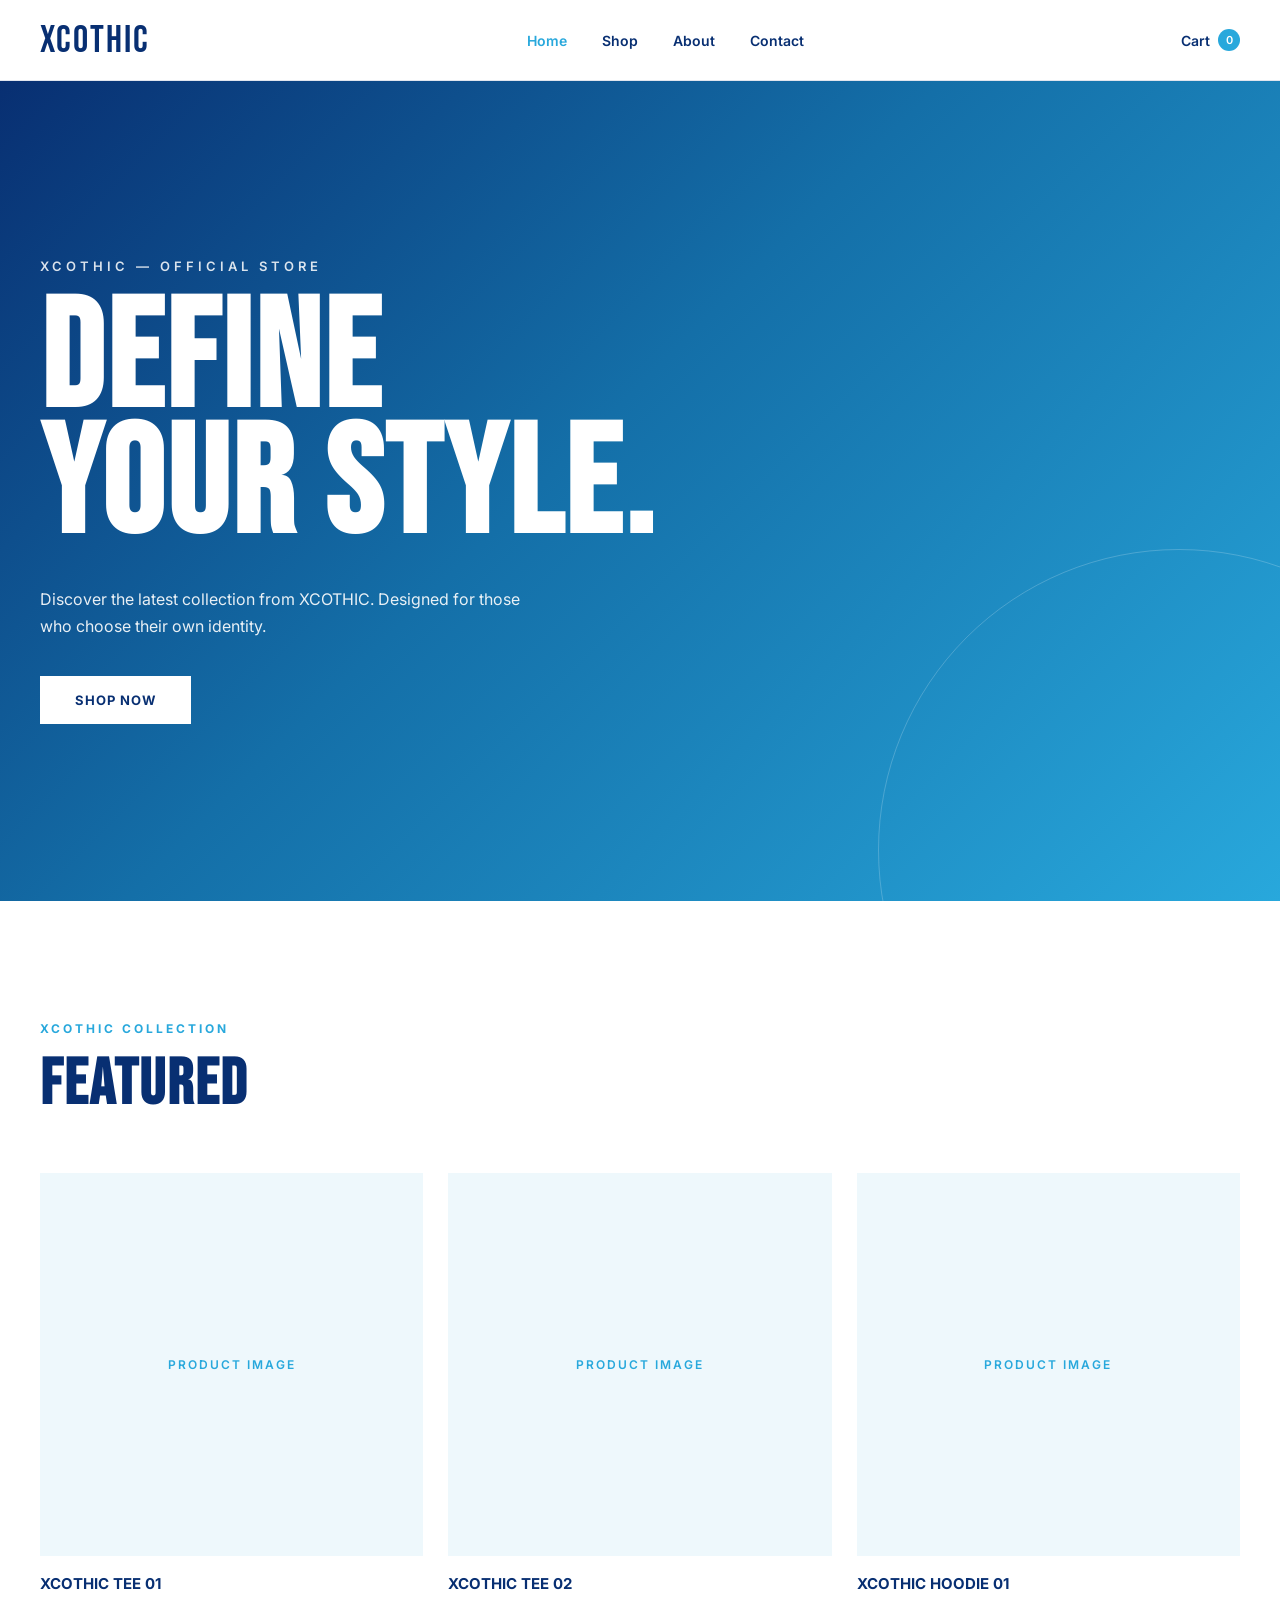
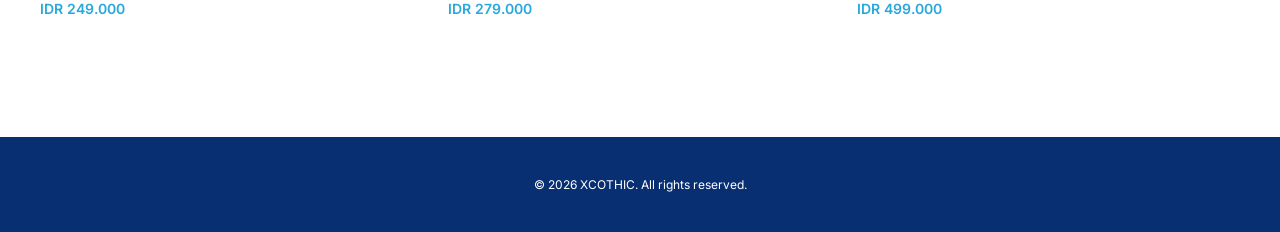
==== index.html @ a4dd4540 "[ADD] first of all" ====
<!DOCTYPE html>
<html lang="en">
<head>
    <meta charset="UTF-8">
    <meta name="viewport" content="width=device-width, initial-scale=1.0">

    <title>XCOTHIC — Official Store</title>

    <!-- Google Font -->
    <link rel="preconnect" href="https://fonts.googleapis.com">
    <link rel="preconnect" href="https://fonts.gstatic.com" crossorigin>

    <link href="https://fonts.googleapis.com/css2?family=Bebas+Neue&family=Inter:wght@400;500;600;700&display=swap" rel="stylesheet">

    <!-- CSS -->
    <link rel="stylesheet" href="css/style.css">
</head>

<body>

    <!-- ==================== NAVBAR ==================== -->
    <header class="navbar">

        <div class="navbar-container">

            <!-- Logo -->
            <a href="index.html" class="logo">
                XCOTHIC
            </a>

            <!-- Navigation -->
            <nav class="nav-menu">
                <a href="index.html" class="active">Home</a>
                <a href="shop.html">Shop</a>
                <a href="#">About</a>
                <a href="#">Contact</a>
            </nav>

            <!-- Cart -->
            <a href="cart.html" class="cart">
                Cart
                <span class="cart-count">0</span>
            </a>

        </div>

    </header>


    <!-- ==================== HERO ==================== -->
    <main>

        <section class="hero">

            <div class="hero-content">

                <p class="hero-small">
                    XCOTHIC — OFFICIAL STORE
                </p>

                <h1>
                    DEFINE<br>
                    YOUR STYLE.
                </h1>

                <p class="hero-description">
                    Discover the latest collection from XCOTHIC.
                    Designed for those who choose their own identity.
                </p>

                <a href="shop.html" class="hero-button">
                    SHOP NOW
                </a>

            </div>

        </section>


        <!-- ==================== FEATURED ==================== -->
        <section class="featured">

            <div class="section-header">

                <p class="section-label">
                    XCOTHIC COLLECTION
                </p>

                <h2>
                    FEATURED
                </h2>

            </div>


            <div class="product-grid">

                <!-- Product 1 -->
                <article class="product-card">

                    <div class="product-image">
                        <span>PRODUCT IMAGE</span>
                    </div>

                    <div class="product-info">

                        <h3>
                            XCOTHIC TEE 01
                        </h3>

                        <p>
                            IDR 249.000
                        </p>

                    </div>

                </article>


                <!-- Product 2 -->
                <article class="product-card">

                    <div class="product-image">
                        <span>PRODUCT IMAGE</span>
                    </div>

                    <div class="product-info">

                        <h3>
                            XCOTHIC TEE 02
                        </h3>

                        <p>
                            IDR 279.000
                        </p>

                    </div>

                </article>


                <!-- Product 3 -->
                <article class="product-card">

                    <div class="product-image">
                        <span>PRODUCT IMAGE</span>
                    </div>

                    <div class="product-info">

                        <h3>
                            XCOTHIC HOODIE 01
                        </h3>

                        <p>
                            IDR 499.000
                        </p>

                    </div>

                </article>

            </div>

        </section>

    </main>


    <!-- ==================== FOOTER ==================== -->
    <footer class="footer">

        <p>
            © 2026 XCOTHIC. All rights reserved.
        </p>

    </footer>


</body>
</html>
---- css/style.css ----
/* =========================
   RESET
========================= */

* {
    margin: 0;
    padding: 0;
    box-sizing: border-box;
}

html {
    scroll-behavior: smooth;
}

body {
    font-family: "Inter", sans-serif;
    background: #ffffff;
    color: #082f72;
}

a {
    text-decoration: none;
    color: inherit;
}


/* =========================
   NAVBAR
========================= */

.navbar {
    width: 100%;
    background: #ffffff;
    border-bottom: 1px solid rgba(8, 47, 114, 0.12);
    position: sticky;
    top: 0;
    z-index: 1000;
}

.navbar-container {
    max-width: 1400px;
    height: 80px;

    margin: 0 auto;
    padding: 0 40px;

    display: flex;
    align-items: center;
    justify-content: space-between;
}


/* Logo */

.logo {
    font-family: "Bebas Neue", sans-serif;
    font-size: 38px;
    letter-spacing: 2px;
    color: #082f72;
}


/* Navigation */

.nav-menu {
    display: flex;
    align-items: center;
    gap: 35px;
}

.nav-menu a {
    font-size: 14px;
    font-weight: 600;
    color: #082f72;

    transition: 0.3s ease;
}

.nav-menu a:hover,
.nav-menu a.active {
    color: #28a8dc;
}


/* Cart */

.cart {
    display: flex;
    align-items: center;
    gap: 8px;

    font-size: 14px;
    font-weight: 600;
}

.cart-count {
    width: 22px;
    height: 22px;

    display: flex;
    align-items: center;
    justify-content: center;

    border-radius: 50%;

    background: #28a8dc;
    color: #ffffff;

    font-size: 11px;
}


/* =========================
   HERO
========================= */

.hero {
    min-height: calc(100vh - 80px);

    display: flex;
    align-items: center;

    background:
        linear-gradient(
            135deg,
            #082f72 0%,
            #146fa8 45%,
            #28a8dc 100%
        );

    color: #ffffff;

    position: relative;
    overflow: hidden;
}


/* Decorative circle */

.hero::after {
    content: "";

    position: absolute;

    width: 600px;
    height: 600px;

    right: -200px;
    bottom: -250px;

    border: 1px solid rgba(255, 255, 255, 0.2);

    border-radius: 50%;
}


/* Hero content */

.hero-content {
    max-width: 1400px;
    width: 100%;

    margin: 0 auto;
    padding: 80px 40px;

    position: relative;
    z-index: 2;
}


.hero-small {
    font-size: 13px;
    font-weight: 600;

    letter-spacing: 4px;

    margin-bottom: 25px;

    opacity: 0.85;
}


.hero h1 {
    font-family: "Bebas Neue", sans-serif;

    font-size: clamp(80px, 12vw, 180px);

    line-height: 0.82;

    letter-spacing: 3px;

    margin-bottom: 35px;
}


.hero-description {
    max-width: 500px;

    font-size: 16px;
    line-height: 1.7;

    opacity: 0.9;

    margin-bottom: 35px;
}


/* Hero button */

.hero-button {
    display: inline-flex;

    padding: 16px 35px;

    background: #ffffff;
    color: #082f72;

    font-size: 13px;
    font-weight: 700;

    letter-spacing: 1px;

    transition: 0.3s ease;
}

.hero-button:hover {
    background: #082f72;
    color: #ffffff;

    transform: translateY(-3px);
}


/* =========================
   FEATURED
========================= */

.featured {
    max-width: 1400px;

    margin: 0 auto;

    padding: 120px 40px;
}


.section-header {
    margin-bottom: 50px;
}


.section-label {
    font-size: 12px;
    font-weight: 700;

    letter-spacing: 3px;

    color: #28a8dc;

    margin-bottom: 10px;
}


.section-header h2 {
    font-family: "Bebas Neue", sans-serif;

    font-size: 64px;

    letter-spacing: 2px;

    color: #082f72;
}


/* =========================
   PRODUCT GRID
========================= */

.product-grid {
    display: grid;

    grid-template-columns: repeat(3, 1fr);

    gap: 25px;
}


/* Product card */

.product-card {
    cursor: pointer;
}


/* Product image */

.product-image {
    width: 100%;
    aspect-ratio: 1 / 1;

    background: #eef8fc;

    display: flex;
    align-items: center;
    justify-content: center;

    color: #28a8dc;

    font-size: 12px;
    font-weight: 600;

    letter-spacing: 2px;

    transition: 0.3s ease;
}

.product-card:hover .product-image {
    background: #dff3fa;
}


/* Product info */

.product-info {
    padding-top: 18px;
}

.product-info h3 {
    font-size: 15px;

    font-weight: 700;

    color: #082f72;

    margin-bottom: 7px;
}

.product-info p {
    font-size: 14px;

    color: #28a8dc;

    font-weight: 600;
}


/* =========================
   FOOTER
========================= */

.footer {
    padding: 40px;

    text-align: center;

    background: #082f72;

    color: #ffffff;

    font-size: 12px;
}


/* =========================
   RESPONSIVE
========================= */

@media (max-width: 768px) {

    .navbar-container {
        height: 70px;

        padding: 0 20px;
    }

    .logo {
        font-size: 32px;
    }

    .nav-menu {
        display: none;
    }

    .hero {
        min-height: calc(100vh - 70px);
    }

    .hero-content {
        padding: 60px 25px;
    }

    .hero h1 {
        font-size: 90px;
    }

    .featured {
        padding: 80px 20px;
    }

    .product-grid {
        grid-template-columns: 1fr;
    }

    .section-header h2 {
        font-size: 52px;
    }

}
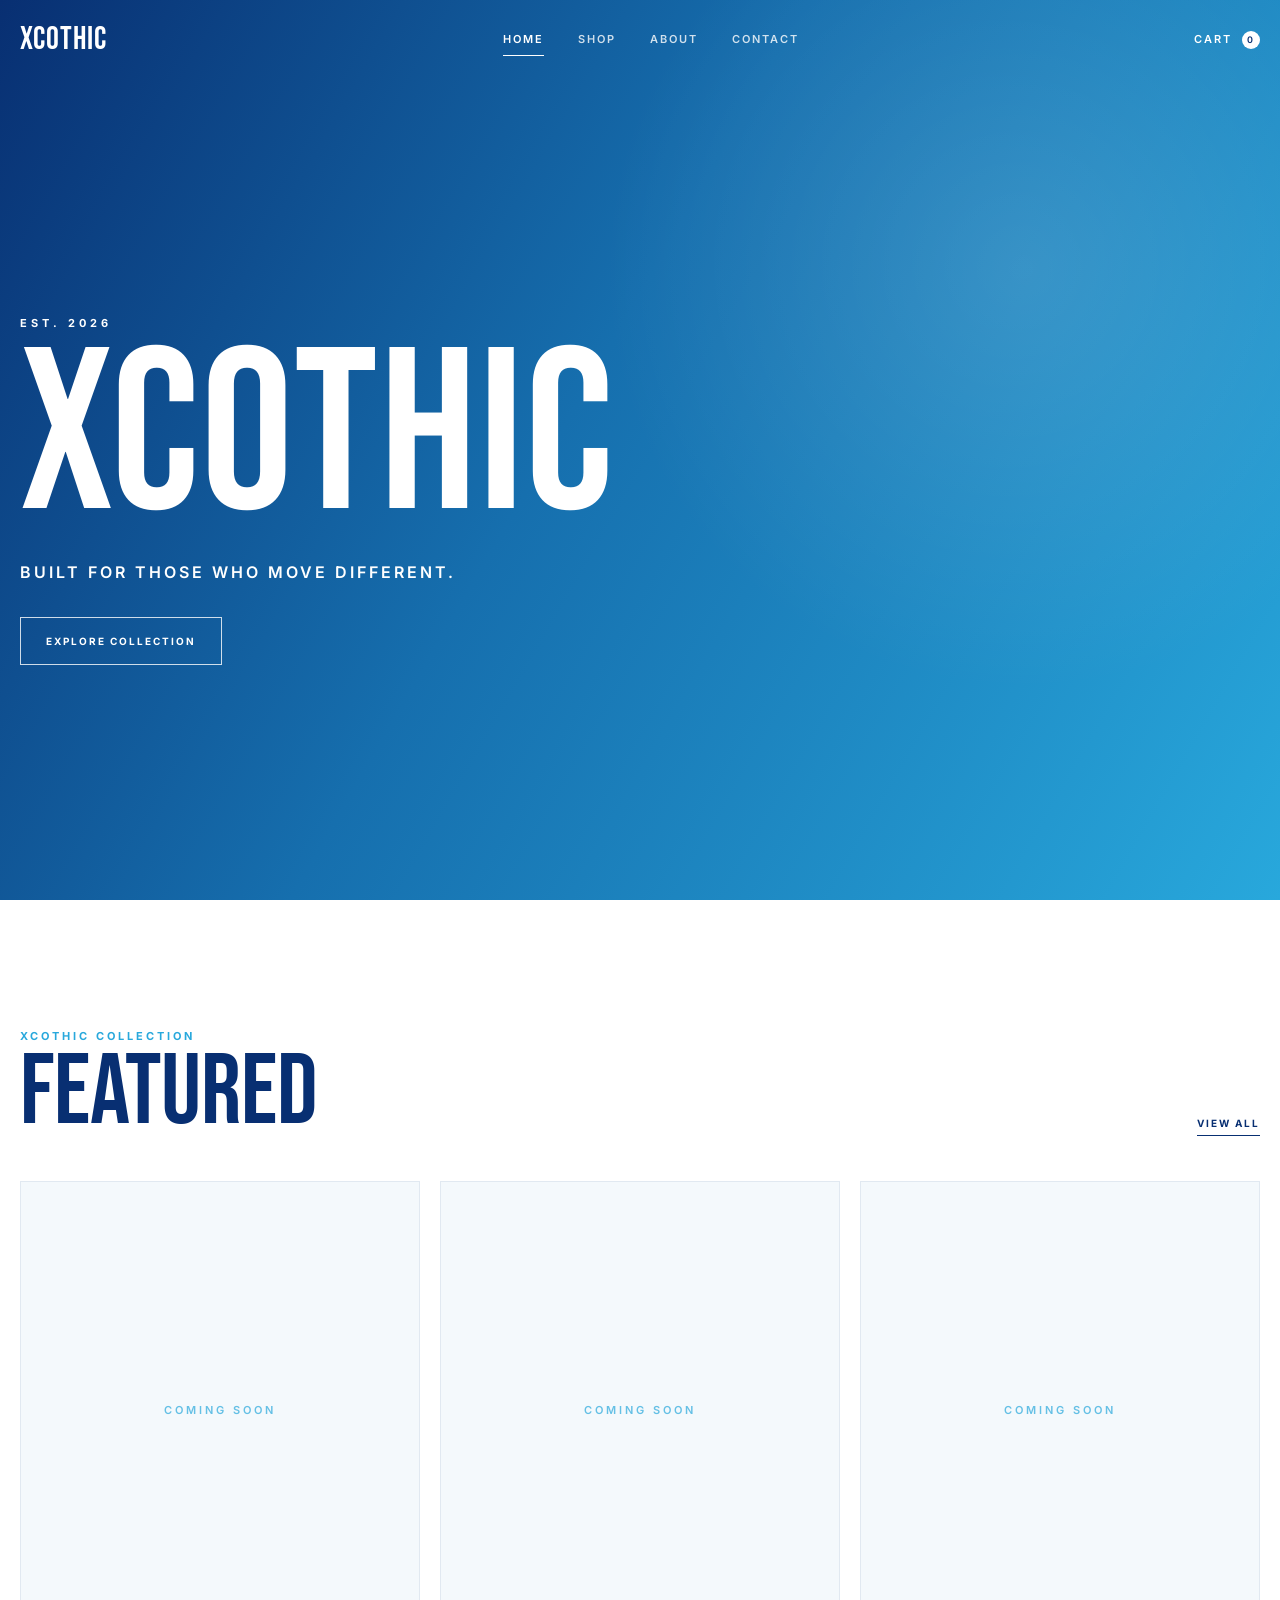
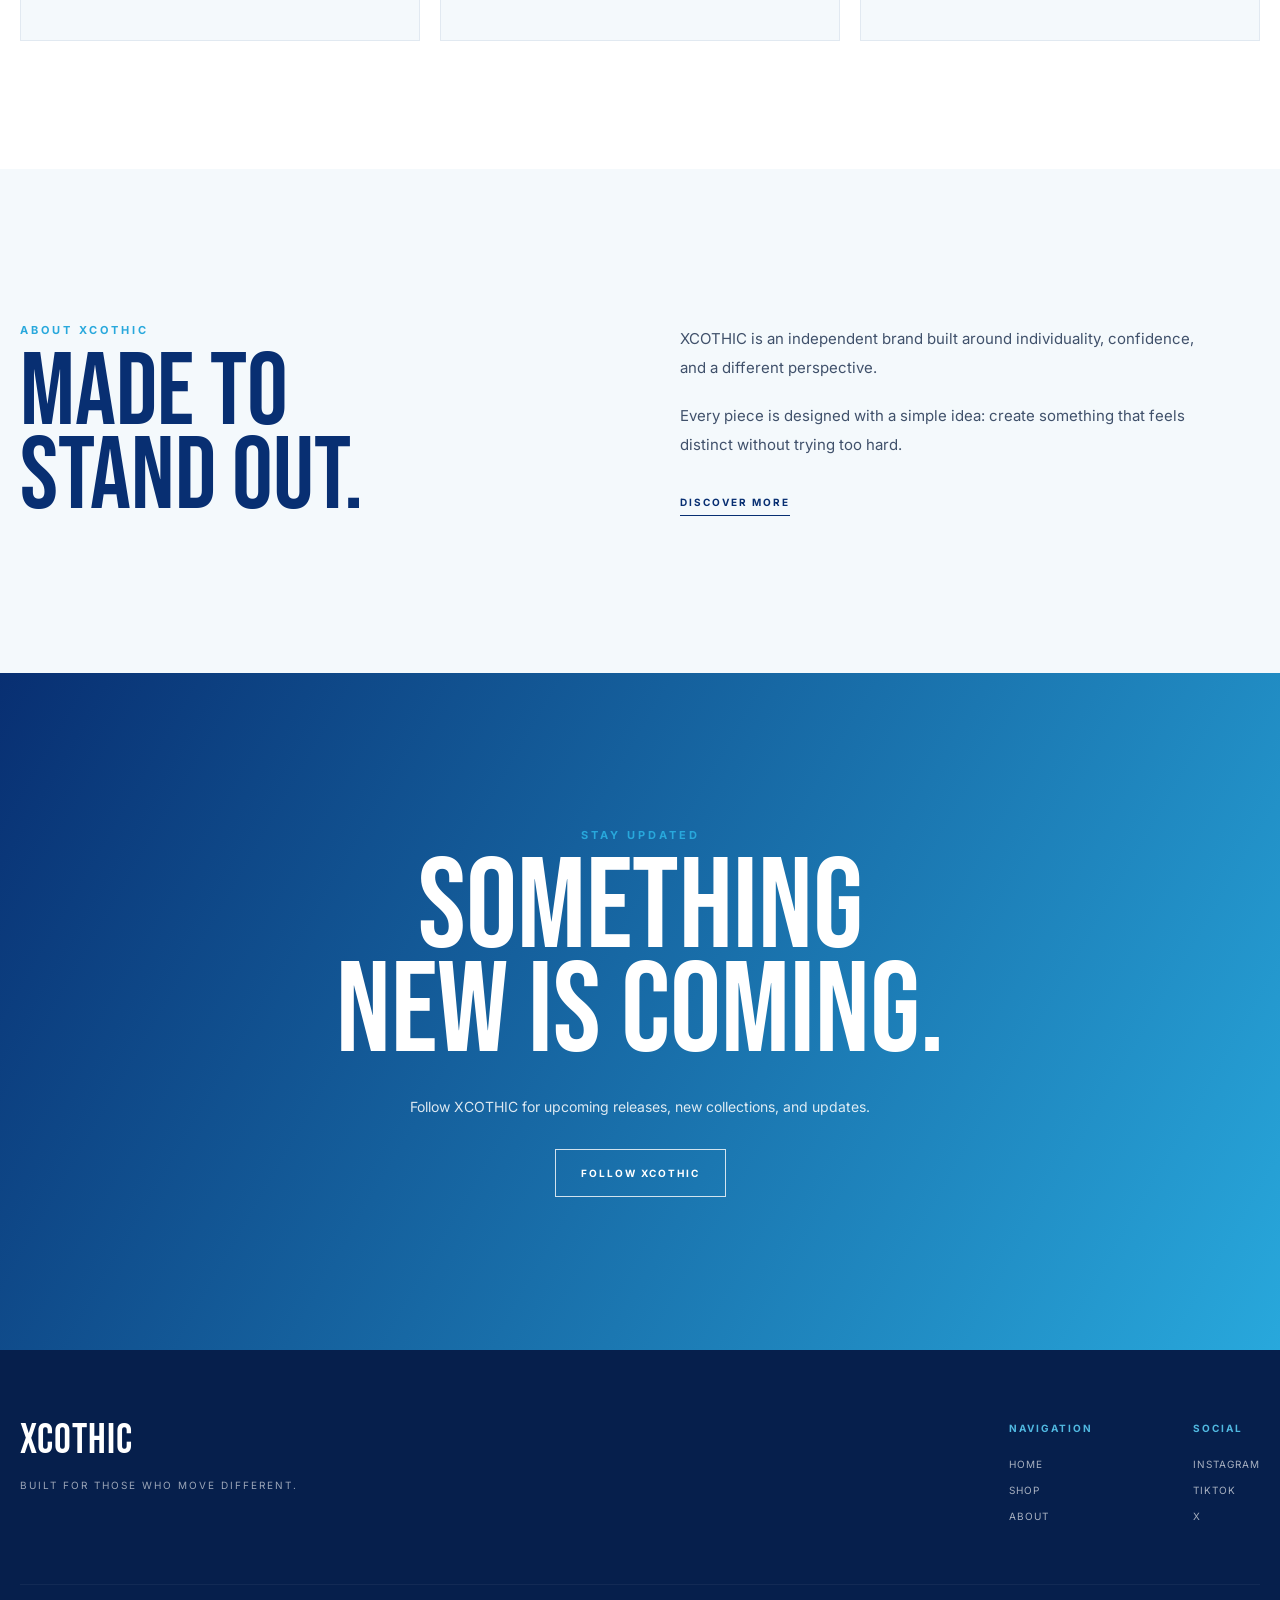
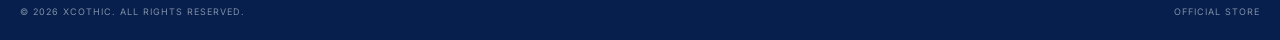
==== commit 644bb1c4: "[EDIT] memperbaiki sedikit" ====
--- a/index.html
+++ b/index.html
@@ -2,15 +2,27 @@
 <html lang="en">
 <head>
     <meta charset="UTF-8">
-    <meta name="viewport" content="width=device-width, initial-scale=1.0">
+
+    <meta
+        name="viewport"
+        content="width=device-width, initial-scale=1.0"
+    >
+
+    <meta
+        name="description"
+        content="XCOTHIC — Official Store"
+    >
 
     <title>XCOTHIC — Official Store</title>
 
-    <!-- Google Font -->
+    <!-- Google Fonts -->
     <link rel="preconnect" href="https://fonts.googleapis.com">
     <link rel="preconnect" href="https://fonts.gstatic.com" crossorigin>
 
-    <link href="https://fonts.googleapis.com/css2?family=Bebas+Neue&family=Inter:wght@400;500;600;700&display=swap" rel="stylesheet">
+    <link
+        href="https://fonts.googleapis.com/css2?family=Bebas+Neue&family=Inter:wght@400;500;600;700&display=swap"
+        rel="stylesheet"
+    >
 
     <!-- CSS -->
     <link rel="stylesheet" href="css/style.css">
@@ -18,58 +30,89 @@
 
 <body>
 
-    <!-- ==================== NAVBAR ==================== -->
+    <!-- =========================
+         NAVBAR
+    ========================== -->
+
     <header class="navbar">
 
-        <div class="navbar-container">
-
-            <!-- Logo -->
+        <div class="nav-container">
+
             <a href="index.html" class="logo">
                 XCOTHIC
             </a>
 
-            <!-- Navigation -->
-            <nav class="nav-menu">
-                <a href="index.html" class="active">Home</a>
-                <a href="shop.html">Shop</a>
-                <a href="#">About</a>
-                <a href="#">Contact</a>
+            <nav class="nav-menu" id="navMenu">
+
+                <a href="index.html" class="nav-link active">
+                    HOME
+                </a>
+
+                <a href="shop.html" class="nav-link">
+                    SHOP
+                </a>
+
+                <a href="#about" class="nav-link">
+                    ABOUT
+                </a>
+
+                <a href="#contact" class="nav-link">
+                    CONTACT
+                </a>
+
             </nav>
 
-            <!-- Cart -->
-            <a href="cart.html" class="cart">
-                Cart
-                <span class="cart-count">0</span>
-            </a>
+            <div class="nav-actions">
+
+                <a href="#" class="cart">
+                    CART
+                    <span class="cart-count">0</span>
+                </a>
+
+                <button
+                    class="menu-toggle"
+                    id="menuToggle"
+                    aria-label="Open navigation menu"
+                    aria-expanded="false"
+                >
+                    <span></span>
+                    <span></span>
+                    <span></span>
+                </button>
+
+            </div>
 
         </div>
 
     </header>
 
 
-    <!-- ==================== HERO ==================== -->
     <main>
 
+        <!-- =========================
+             HERO
+        ========================== -->
+
         <section class="hero">
 
+            <div class="hero-overlay"></div>
+
             <div class="hero-content">
 
-                <p class="hero-small">
-                    XCOTHIC — OFFICIAL STORE
+                <p class="hero-label">
+                    EST. 2026
                 </p>
 
                 <h1>
-                    DEFINE<br>
-                    YOUR STYLE.
+                    XCOTHIC
                 </h1>
 
                 <p class="hero-description">
-                    Discover the latest collection from XCOTHIC.
-                    Designed for those who choose their own identity.
-                </p>
-
-                <a href="shop.html" class="hero-button">
-                    SHOP NOW
+                    BUILT FOR THOSE WHO MOVE DIFFERENT.
+                </p>
+
+                <a href="#featured" class="hero-button">
+                    EXPLORE COLLECTION
                 </a>
 
             </div>
@@ -77,105 +120,250 @@
         </section>
 
 
-        <!-- ==================== FEATURED ==================== -->
-        <section class="featured">
-
-            <div class="section-header">
+        <!-- =========================
+             FEATURED PRODUCTS
+        ========================== -->
+
+        <section class="featured" id="featured">
+
+            <div class="section-container">
+
+                <div class="section-header">
+
+                    <div>
+                        <p class="section-label">
+                            XCOTHIC COLLECTION
+                        </p>
+
+                        <h2>
+                            FEATURED
+                        </h2>
+                    </div>
+
+                    <a href="shop.html" class="view-all">
+                        VIEW ALL
+                    </a>
+
+                </div>
+
+
+                <div class="product-grid">
+
+                    <!-- Product placeholder -->
+
+                    <article class="product-card product-empty">
+
+                        <div class="product-image">
+                            <span>
+                                COMING SOON
+                            </span>
+                        </div>
+
+                    </article>
+
+
+                    <article class="product-card product-empty">
+
+                        <div class="product-image">
+                            <span>
+                                COMING SOON
+                            </span>
+                        </div>
+
+                    </article>
+
+
+                    <article class="product-card product-empty">
+
+                        <div class="product-image">
+                            <span>
+                                COMING SOON
+                            </span>
+                        </div>
+
+                    </article>
+
+                </div>
+
+            </div>
+
+        </section>
+
+
+        <!-- =========================
+             ABOUT
+        ========================== -->
+
+        <section class="about" id="about">
+
+            <div class="section-container">
+
+                <div class="about-grid">
+
+                    <div class="about-heading">
+
+                        <p class="section-label">
+                            ABOUT XCOTHIC
+                        </p>
+
+                        <h2>
+                            MADE TO<br>
+                            STAND OUT.
+                        </h2>
+
+                    </div>
+
+
+                    <div class="about-content">
+
+                        <p>
+                            XCOTHIC is an independent brand built around
+                            individuality, confidence, and a different
+                            perspective.
+                        </p>
+
+                        <p>
+                            Every piece is designed with a simple idea:
+                            create something that feels distinct without
+                            trying too hard.
+                        </p>
+
+                        <a href="#contact" class="text-link">
+                            DISCOVER MORE
+                        </a>
+
+                    </div>
+
+                </div>
+
+            </div>
+
+        </section>
+
+
+        <!-- =========================
+             CTA
+        ========================== -->
+
+        <section class="cta">
+
+            <div class="cta-content">
 
                 <p class="section-label">
-                    XCOTHIC COLLECTION
+                    STAY UPDATED
                 </p>
 
                 <h2>
-                    FEATURED
+                    SOMETHING<br>
+                    NEW IS COMING.
                 </h2>
 
-            </div>
-
-
-            <div class="product-grid">
-
-                <!-- Product 1 -->
-                <article class="product-card">
-
-                    <div class="product-image">
-                        <span>PRODUCT IMAGE</span>
-                    </div>
-
-                    <div class="product-info">
+                <p>
+                    Follow XCOTHIC for upcoming releases,
+                    new collections, and updates.
+                </p>
+
+                <a href="#contact" class="cta-button">
+                    FOLLOW XCOTHIC
+                </a>
+
+            </div>
+
+        </section>
+
+    </main>
+
+
+    <!-- =========================
+         FOOTER
+    ========================== -->
+
+    <footer class="footer" id="contact">
+
+        <div class="section-container">
+
+            <div class="footer-top">
+
+                <div class="footer-brand">
+
+                    <a href="index.html" class="logo">
+                        XCOTHIC
+                    </a>
+
+                    <p>
+                        BUILT FOR THOSE WHO MOVE DIFFERENT.
+                    </p>
+
+                </div>
+
+
+                <div class="footer-links">
+
+                    <div class="footer-column">
 
                         <h3>
-                            XCOTHIC TEE 01
+                            NAVIGATION
                         </h3>
 
-                        <p>
-                            IDR 249.000
-                        </p>
-
-                    </div>
-
-                </article>
-
-
-                <!-- Product 2 -->
-                <article class="product-card">
-
-                    <div class="product-image">
-                        <span>PRODUCT IMAGE</span>
-                    </div>
-
-                    <div class="product-info">
+                        <a href="index.html">
+                            HOME
+                        </a>
+
+                        <a href="shop.html">
+                            SHOP
+                        </a>
+
+                        <a href="#about">
+                            ABOUT
+                        </a>
+
+                    </div>
+
+
+                    <div class="footer-column">
 
                         <h3>
-                            XCOTHIC TEE 02
+                            SOCIAL
                         </h3>
 
-                        <p>
-                            IDR 279.000
-                        </p>
-
-                    </div>
-
-                </article>
-
-
-                <!-- Product 3 -->
-                <article class="product-card">
-
-                    <div class="product-image">
-                        <span>PRODUCT IMAGE</span>
-                    </div>
-
-                    <div class="product-info">
-
-                        <h3>
-                            XCOTHIC HOODIE 01
-                        </h3>
-
-                        <p>
-                            IDR 499.000
-                        </p>
-
-                    </div>
-
-                </article>
-
-            </div>
-
-        </section>
-
-    </main>
-
-
-    <!-- ==================== FOOTER ==================== -->
-    <footer class="footer">
-
-        <p>
-            © 2026 XCOTHIC. All rights reserved.
-        </p>
+                        <a href="#">
+                            INSTAGRAM
+                        </a>
+
+                        <a href="#">
+                            TIKTOK
+                        </a>
+
+                        <a href="#">
+                            X
+                        </a>
+
+                    </div>
+
+                </div>
+
+            </div>
+
+
+            <div class="footer-bottom">
+
+                <p>
+                    © 2026 XCOTHIC. ALL RIGHTS RESERVED.
+                </p>
+
+                <p>
+                    OFFICIAL STORE
+                </p>
+
+            </div>
+
+        </div>
 
     </footer>
 
+
+    <!-- JavaScript -->
+    <script src="js/script.js"></script>
 
 </body>
 </html>
--- a/css/style.css
+++ b/css/style.css
@@ -1,6 +1,6 @@
-/* =========================
+/* ========================================
    RESET
-========================= */
+======================================== */
 
 * {
     margin: 0;
@@ -14,395 +14,833 @@
 
 body {
     font-family: "Inter", sans-serif;
+    color: #082f72;
     background: #ffffff;
-    color: #082f72;
+    line-height: 1.6;
+    overflow-x: hidden;
 }
 
 a {
+    color: inherit;
     text-decoration: none;
-    color: inherit;
-}
-
-
-/* =========================
+}
+
+button {
+    font-family: inherit;
+}
+
+
+/* ========================================
+   VARIABLES
+======================================== */
+
+:root {
+    --deep-blue: #082f72;
+    --blue: #28a8dc;
+    --light-blue: #50b8e0;
+    --soft-blue: #f4f9fc;
+    --white: #ffffff;
+    --black: #0b0b0b;
+
+    --container: 1280px;
+}
+
+
+/* ========================================
+   GLOBAL
+======================================== */
+
+.section-container {
+    width: min(100% - 40px, var(--container));
+    margin-inline: auto;
+}
+
+.section-label {
+    font-size: 11px;
+    font-weight: 700;
+    letter-spacing: 3px;
+    color: var(--blue);
+}
+
+h1,
+h2,
+.logo {
+    font-family: "Bebas Neue", sans-serif;
+    font-weight: 400;
+}
+
+
+/* ========================================
    NAVBAR
-========================= */
+======================================== */
 
 .navbar {
+    position: absolute;
+    top: 0;
+    left: 0;
+
     width: 100%;
-    background: #ffffff;
-    border-bottom: 1px solid rgba(8, 47, 114, 0.12);
-    position: sticky;
-    top: 0;
-    z-index: 1000;
-}
-
-.navbar-container {
-    max-width: 1400px;
-    height: 80px;
-
-    margin: 0 auto;
-    padding: 0 40px;
+    z-index: 100;
+
+    color: var(--white);
+}
+
+.nav-container {
+    width: min(100% - 40px, var(--container));
+    min-height: 80px;
+
+    margin-inline: auto;
 
     display: flex;
     align-items: center;
     justify-content: space-between;
 }
 
-
-/* Logo */
-
 .logo {
-    font-family: "Bebas Neue", sans-serif;
-    font-size: 38px;
+    font-size: 32px;
+    line-height: 1;
+    letter-spacing: 1px;
+}
+
+.nav-menu {
+    display: flex;
+    align-items: center;
+    gap: 34px;
+}
+
+.nav-link {
+    position: relative;
+
+    font-size: 11px;
+    font-weight: 600;
     letter-spacing: 2px;
-    color: #082f72;
-}
-
-
-/* Navigation */
-
-.nav-menu {
+
+    opacity: 0.8;
+    transition: opacity 0.25s ease;
+}
+
+.nav-link:hover,
+.nav-link.active {
+    opacity: 1;
+}
+
+.nav-link::after {
+    content: "";
+
+    position: absolute;
+    left: 0;
+    bottom: -7px;
+
+    width: 0;
+    height: 1px;
+
+    background: var(--white);
+
+    transition: width 0.25s ease;
+}
+
+.nav-link:hover::after,
+.nav-link.active::after {
+    width: 100%;
+}
+
+.nav-actions {
     display: flex;
     align-items: center;
-    gap: 35px;
-}
-
-.nav-menu a {
-    font-size: 14px;
+    gap: 22px;
+}
+
+.cart {
+    font-size: 11px;
     font-weight: 600;
-    color: #082f72;
-
-    transition: 0.3s ease;
-}
-
-.nav-menu a:hover,
-.nav-menu a.active {
-    color: #28a8dc;
-}
-
-
-/* Cart */
-
-.cart {
-    display: flex;
+    letter-spacing: 2px;
+}
+
+.cart-count {
+    display: inline-flex;
+
+    justify-content: center;
     align-items: center;
-    gap: 8px;
-
-    font-size: 14px;
+
+    width: 18px;
+    height: 18px;
+
+    margin-left: 5px;
+
+    border-radius: 50%;
+
+    background: var(--white);
+    color: var(--deep-blue);
+
+    font-size: 9px;
+}
+
+.menu-toggle {
+    display: none;
+
+    width: 34px;
+    height: 34px;
+
+    padding: 5px;
+
+    border: 0;
+    background: transparent;
+
+    cursor: pointer;
+}
+
+.menu-toggle span {
+    display: block;
+
+    width: 100%;
+    height: 2px;
+
+    margin: 5px 0;
+
+    background: var(--white);
+
+    transition: 0.25s ease;
+}
+
+
+/* ========================================
+   HERO
+======================================== */
+
+.hero {
+    position: relative;
+
+    min-height: 100svh;
+
+    display: flex;
+    align-items: center;
+
+    background:
+        linear-gradient(
+            120deg,
+            #082f72 0%,
+            #166fae 45%,
+            #28a8dc 100%
+        );
+
+    color: var(--white);
+}
+
+.hero-overlay {
+    position: absolute;
+    inset: 0;
+
+    background:
+        radial-gradient(
+            circle at 80% 30%,
+            rgba(255,255,255,0.12),
+            transparent 35%
+        );
+}
+
+.hero-content {
+    position: relative;
+    z-index: 2;
+
+    width: min(100% - 40px, var(--container));
+
+    margin-inline: auto;
+
+    padding-top: 80px;
+}
+
+.hero-label {
+    margin-bottom: 15px;
+
+    font-size: 11px;
+    font-weight: 700;
+    letter-spacing: 4px;
+}
+
+.hero h1 {
+    font-size: clamp(90px, 18vw, 240px);
+    line-height: 0.8;
+    letter-spacing: 2px;
+}
+
+.hero-description {
+    margin-top: 28px;
+
+    font-size: clamp(12px, 1.5vw, 16px);
     font-weight: 600;
-}
-
-.cart-count {
-    width: 22px;
-    height: 22px;
-
-    display: flex;
+    letter-spacing: 3px;
+}
+
+.hero-button,
+.cta-button {
+    display: inline-flex;
+
     align-items: center;
     justify-content: center;
 
-    border-radius: 50%;
-
-    background: #28a8dc;
-    color: #ffffff;
-
+    margin-top: 32px;
+    padding: 15px 25px;
+
+    border: 1px solid rgba(255,255,255,0.8);
+
+    font-size: 10px;
+    font-weight: 700;
+    letter-spacing: 2px;
+
+    transition:
+        background 0.25s ease,
+        color 0.25s ease;
+}
+
+.hero-button:hover,
+.cta-button:hover {
+    background: var(--white);
+    color: var(--deep-blue);
+}
+
+
+/* ========================================
+   FEATURED
+======================================== */
+
+.featured {
+    padding: clamp(70px, 10vw, 130px) 0;
+    background: var(--white);
+}
+
+.section-header {
+    display: flex;
+    align-items: end;
+    justify-content: space-between;
+
+    margin-bottom: 45px;
+}
+
+.section-header h2 {
+    margin-top: 5px;
+
+    font-size: clamp(55px, 8vw, 100px);
+    line-height: 0.85;
+}
+
+.view-all {
+    position: relative;
+
+    padding-bottom: 5px;
+
+    font-size: 10px;
+    font-weight: 700;
+    letter-spacing: 2px;
+}
+
+.view-all::after {
+    content: "";
+
+    position: absolute;
+    left: 0;
+    bottom: 0;
+
+    width: 100%;
+    height: 1px;
+
+    background: var(--deep-blue);
+}
+
+
+/* ========================================
+   PRODUCT GRID
+======================================== */
+
+.product-grid {
+    display: grid;
+
+    grid-template-columns:
+        repeat(auto-fit, minmax(240px, 1fr));
+
+    gap: 20px;
+}
+
+.product-card {
+    min-width: 0;
+}
+
+.product-image {
+    position: relative;
+
+    aspect-ratio: 1 / 1.15;
+
+    display: flex;
+    align-items: center;
+    justify-content: center;
+
+    overflow: hidden;
+
+    background: var(--soft-blue);
+
+    transition:
+        transform 0.3s ease,
+        background 0.3s ease;
+}
+
+.product-empty {
+    cursor: default;
+}
+
+.product-empty .product-image {
+    border: 1px solid rgba(8, 47, 114, 0.08);
+
+    background: #f4f9fc;
+
+    color: var(--blue);
+
+    cursor: default;
+}
+
+.product-empty .product-image:hover {
+    transform: none;
+    background: #f4f9fc;
+}
+
+.product-empty .product-image span {
     font-size: 11px;
-}
-
-
-/* =========================
-   HERO
-========================= */
-
-.hero {
-    min-height: calc(100vh - 80px);
-
-    display: flex;
-    align-items: center;
+    font-weight: 600;
+
+    letter-spacing: 3px;
+
+    opacity: 0.7;
+}
+
+
+/* ========================================
+   ABOUT
+======================================== */
+
+.about {
+    padding: clamp(80px, 12vw, 160px) 0;
+
+    background: var(--soft-blue);
+}
+
+.about-grid {
+    display: grid;
+
+    grid-template-columns: 1fr 1fr;
+
+    gap: 80px;
+}
+
+.about-heading h2 {
+    margin-top: 12px;
+
+    font-size: clamp(60px, 8vw, 110px);
+    line-height: 0.82;
+}
+
+.about-content {
+    max-width: 520px;
+
+    align-self: center;
+}
+
+.about-content p {
+    margin-bottom: 20px;
+
+    font-size: 15px;
+    line-height: 1.9;
+
+    color: #40516b;
+}
+
+.text-link {
+    display: inline-block;
+
+    margin-top: 15px;
+
+    padding-bottom: 5px;
+
+    border-bottom: 1px solid var(--deep-blue);
+
+    font-size: 10px;
+    font-weight: 700;
+    letter-spacing: 2px;
+}
+
+
+/* ========================================
+   CTA
+======================================== */
+
+.cta {
+    padding: clamp(90px, 12vw, 160px) 20px;
 
     background:
         linear-gradient(
-            135deg,
-            #082f72 0%,
-            #146fa8 45%,
-            #28a8dc 100%
+            120deg,
+            #082f72,
+            #28a8dc
         );
 
-    color: #ffffff;
-
-    position: relative;
-    overflow: hidden;
-}
-
-
-/* Decorative circle */
-
-.hero::after {
-    content: "";
-
-    position: absolute;
-
-    width: 600px;
-    height: 600px;
-
-    right: -200px;
-    bottom: -250px;
-
-    border: 1px solid rgba(255, 255, 255, 0.2);
-
-    border-radius: 50%;
-}
-
-
-/* Hero content */
-
-.hero-content {
-    max-width: 1400px;
-    width: 100%;
-
-    margin: 0 auto;
-    padding: 80px 40px;
-
-    position: relative;
-    z-index: 2;
-}
-
-
-.hero-small {
-    font-size: 13px;
-    font-weight: 600;
-
-    letter-spacing: 4px;
-
-    margin-bottom: 25px;
+    color: var(--white);
+
+    text-align: center;
+}
+
+.cta-content {
+    max-width: 700px;
+    margin-inline: auto;
+}
+
+.cta h2 {
+    margin-top: 12px;
+
+    font-size: clamp(65px, 10vw, 130px);
+    line-height: 0.82;
+}
+
+.cta p:not(.section-label) {
+    max-width: 480px;
+
+    margin: 30px auto 0;
+
+    font-size: 14px;
 
     opacity: 0.85;
 }
 
-
-.hero h1 {
-    font-family: "Bebas Neue", sans-serif;
-
-    font-size: clamp(80px, 12vw, 180px);
-
-    line-height: 0.82;
-
-    letter-spacing: 3px;
-
-    margin-bottom: 35px;
-}
-
-
-.hero-description {
-    max-width: 500px;
-
-    font-size: 16px;
-    line-height: 1.7;
-
-    opacity: 0.9;
-
-    margin-bottom: 35px;
-}
-
-
-/* Hero button */
-
-.hero-button {
-    display: inline-flex;
-
-    padding: 16px 35px;
-
-    background: #ffffff;
-    color: #082f72;
-
-    font-size: 13px;
-    font-weight: 700;
-
+.cta-button {
+    margin-top: 30px;
+}
+
+
+/* ========================================
+   FOOTER
+======================================== */
+
+.footer {
+    background: #061f4c;
+    color: var(--white);
+
+    padding-top: 70px;
+}
+
+.footer-top {
+    display: flex;
+
+    justify-content: space-between;
+
+    gap: 60px;
+
+    padding-bottom: 60px;
+}
+
+.footer-brand {
+    max-width: 300px;
+}
+
+.footer-brand .logo {
+    font-size: 42px;
+}
+
+.footer-brand p {
+    margin-top: 15px;
+
+    font-size: 10px;
+    letter-spacing: 2px;
+
+    opacity: 0.6;
+}
+
+.footer-links {
+    display: flex;
+    gap: 100px;
+}
+
+.footer-column {
+    display: flex;
+    flex-direction: column;
+
+    gap: 10px;
+}
+
+.footer-column h3 {
+    margin-bottom: 10px;
+
+    font-size: 10px;
+    letter-spacing: 2px;
+
+    color: var(--light-blue);
+}
+
+.footer-column a {
+    font-size: 10px;
     letter-spacing: 1px;
 
-    transition: 0.3s ease;
-}
-
-.hero-button:hover {
-    background: #082f72;
-    color: #ffffff;
-
-    transform: translateY(-3px);
-}
-
-
-/* =========================
-   FEATURED
-========================= */
-
-.featured {
-    max-width: 1400px;
-
-    margin: 0 auto;
-
-    padding: 120px 40px;
-}
-
-
-.section-header {
-    margin-bottom: 50px;
-}
-
-
-.section-label {
-    font-size: 12px;
-    font-weight: 700;
-
-    letter-spacing: 3px;
-
-    color: #28a8dc;
-
-    margin-bottom: 10px;
-}
-
-
-.section-header h2 {
-    font-family: "Bebas Neue", sans-serif;
-
-    font-size: 64px;
-
-    letter-spacing: 2px;
-
-    color: #082f72;
-}
-
-
-/* =========================
-   PRODUCT GRID
-========================= */
-
-.product-grid {
-    display: grid;
-
-    grid-template-columns: repeat(3, 1fr);
-
-    gap: 25px;
-}
-
-
-/* Product card */
-
-.product-card {
-    cursor: pointer;
-}
-
-
-/* Product image */
-
-.product-image {
-    width: 100%;
-    aspect-ratio: 1 / 1;
-
-    background: #eef8fc;
-
-    display: flex;
-    align-items: center;
-    justify-content: center;
-
-    color: #28a8dc;
-
-    font-size: 12px;
-    font-weight: 600;
-
-    letter-spacing: 2px;
-
-    transition: 0.3s ease;
-}
-
-.product-card:hover .product-image {
-    background: #dff3fa;
-}
-
-
-/* Product info */
-
-.product-info {
-    padding-top: 18px;
-}
-
-.product-info h3 {
-    font-size: 15px;
-
-    font-weight: 700;
-
-    color: #082f72;
-
-    margin-bottom: 7px;
-}
-
-.product-info p {
-    font-size: 14px;
-
-    color: #28a8dc;
-
-    font-weight: 600;
-}
-
-
-/* =========================
-   FOOTER
-========================= */
-
-.footer {
-    padding: 40px;
-
-    text-align: center;
-
-    background: #082f72;
-
-    color: #ffffff;
-
-    font-size: 12px;
-}
-
-
-/* =========================
-   RESPONSIVE
-========================= */
-
-@media (max-width: 768px) {
-
-    .navbar-container {
-        height: 70px;
-
-        padding: 0 20px;
-    }
-
-    .logo {
-        font-size: 32px;
-    }
+    opacity: 0.65;
+
+    transition: opacity 0.2s ease;
+}
+
+.footer-column a:hover {
+    opacity: 1;
+}
+
+.footer-bottom {
+    display: flex;
+
+    justify-content: space-between;
+
+    padding: 20px 0;
+
+    border-top: 1px solid rgba(255,255,255,0.1);
+
+    font-size: 9px;
+    letter-spacing: 1px;
+
+    opacity: 0.5;
+}
+
+
+/* ========================================
+   TABLET
+======================================== */
+
+@media (max-width: 900px) {
 
     .nav-menu {
+        gap: 20px;
+    }
+
+    .about-grid {
+        gap: 50px;
+    }
+
+    .footer-links {
+        gap: 60px;
+    }
+
+}
+
+
+/* ========================================
+   MOBILE
+======================================== */
+
+@media (max-width: 700px) {
+
+    .section-container,
+    .nav-container,
+    .hero-content {
+        width: min(100% - 30px, var(--container));
+    }
+
+
+    /* NAV */
+
+    .nav-container {
+        min-height: 70px;
+    }
+
+    .nav-menu {
+        position: fixed;
+
+        top: 70px;
+        left: 0;
+
+        width: 100%;
+
+        padding: 25px 20px;
+
+        display: flex;
+        flex-direction: column;
+        align-items: flex-start;
+
+        gap: 20px;
+
+        background: #061f4c;
+
+        transform: translateY(-150%);
+
+        transition: transform 0.3s ease;
+    }
+
+    .nav-menu.open {
+        transform: translateY(0);
+    }
+
+    .menu-toggle {
+        display: block;
+    }
+
+    .cart {
         display: none;
     }
 
-    .hero {
-        min-height: calc(100vh - 70px);
-    }
+
+    /* HERO */
 
     .hero-content {
-        padding: 60px 25px;
+        padding-top: 70px;
     }
 
     .hero h1 {
-        font-size: 90px;
-    }
-
-    .featured {
-        padding: 80px 20px;
+        font-size: clamp(75px, 23vw, 150px);
+    }
+
+    .hero-description {
+        max-width: 300px;
+
+        line-height: 1.5;
+    }
+
+
+    /* FEATURED */
+
+    .section-header {
+        align-items: end;
+
+        margin-bottom: 30px;
+    }
+
+    .section-header h2 {
+        font-size: 65px;
+    }
+
+    .view-all {
+        font-size: 9px;
     }
 
     .product-grid {
         grid-template-columns: 1fr;
     }
 
+
+    /* ABOUT */
+
+    .about-grid {
+        grid-template-columns: 1fr;
+
+        gap: 45px;
+    }
+
+    .about-heading h2 {
+        font-size: 75px;
+    }
+
+
+    /* FOOTER */
+
+    .footer-top {
+        flex-direction: column;
+
+        gap: 45px;
+    }
+
+    .footer-links {
+        gap: 70px;
+    }
+
+    .footer-bottom {
+        flex-direction: column;
+
+        gap: 8px;
+    }
+
+}
+
+
+/* ========================================
+   SMALL PHONE
+======================================== */
+
+@media (max-width: 480px) {
+
+    .logo {
+        font-size: 28px;
+    }
+
+    .hero h1 {
+        font-size: 22vw;
+    }
+
+    .hero-button {
+        width: 100%;
+    }
+
+    .section-header {
+        align-items: flex-start;
+        flex-direction: column;
+
+        gap: 15px;
+    }
+
     .section-header h2 {
-        font-size: 52px;
+        font-size: 60px;
+    }
+
+    .about-heading h2 {
+        font-size: 65px;
+    }
+
+    .cta h2 {
+        font-size: 65px;
+    }
+
+    .footer-links {
+        width: 100%;
+
+        justify-content: space-between;
+
+        gap: 20px;
+    }
+
+}
+
+
+/* ========================================
+   VERY SMALL PHONE
+======================================== */
+
+@media (max-width: 360px) {
+
+    .hero h1 {
+        font-size: 21vw;
+    }
+
+    .about-heading h2,
+    .cta h2 {
+        font-size: 58px;
+    }
+
+}
+
+
+/* ========================================
+   LANDSCAPE PHONE
+======================================== */
+
+@media (max-height: 500px) and (orientation: landscape) {
+
+    .hero {
+        min-height: 600px;
+    }
+
+}
+
+
+/* ========================================
+   REDUCED MOTION
+======================================== */
+
+@media (prefers-reduced-motion: reduce) {
+
+    html {
+        scroll-behavior: auto;
+    }
+
+    *,
+    *::before,
+    *::after {
+        transition: none !important;
     }
 
 }
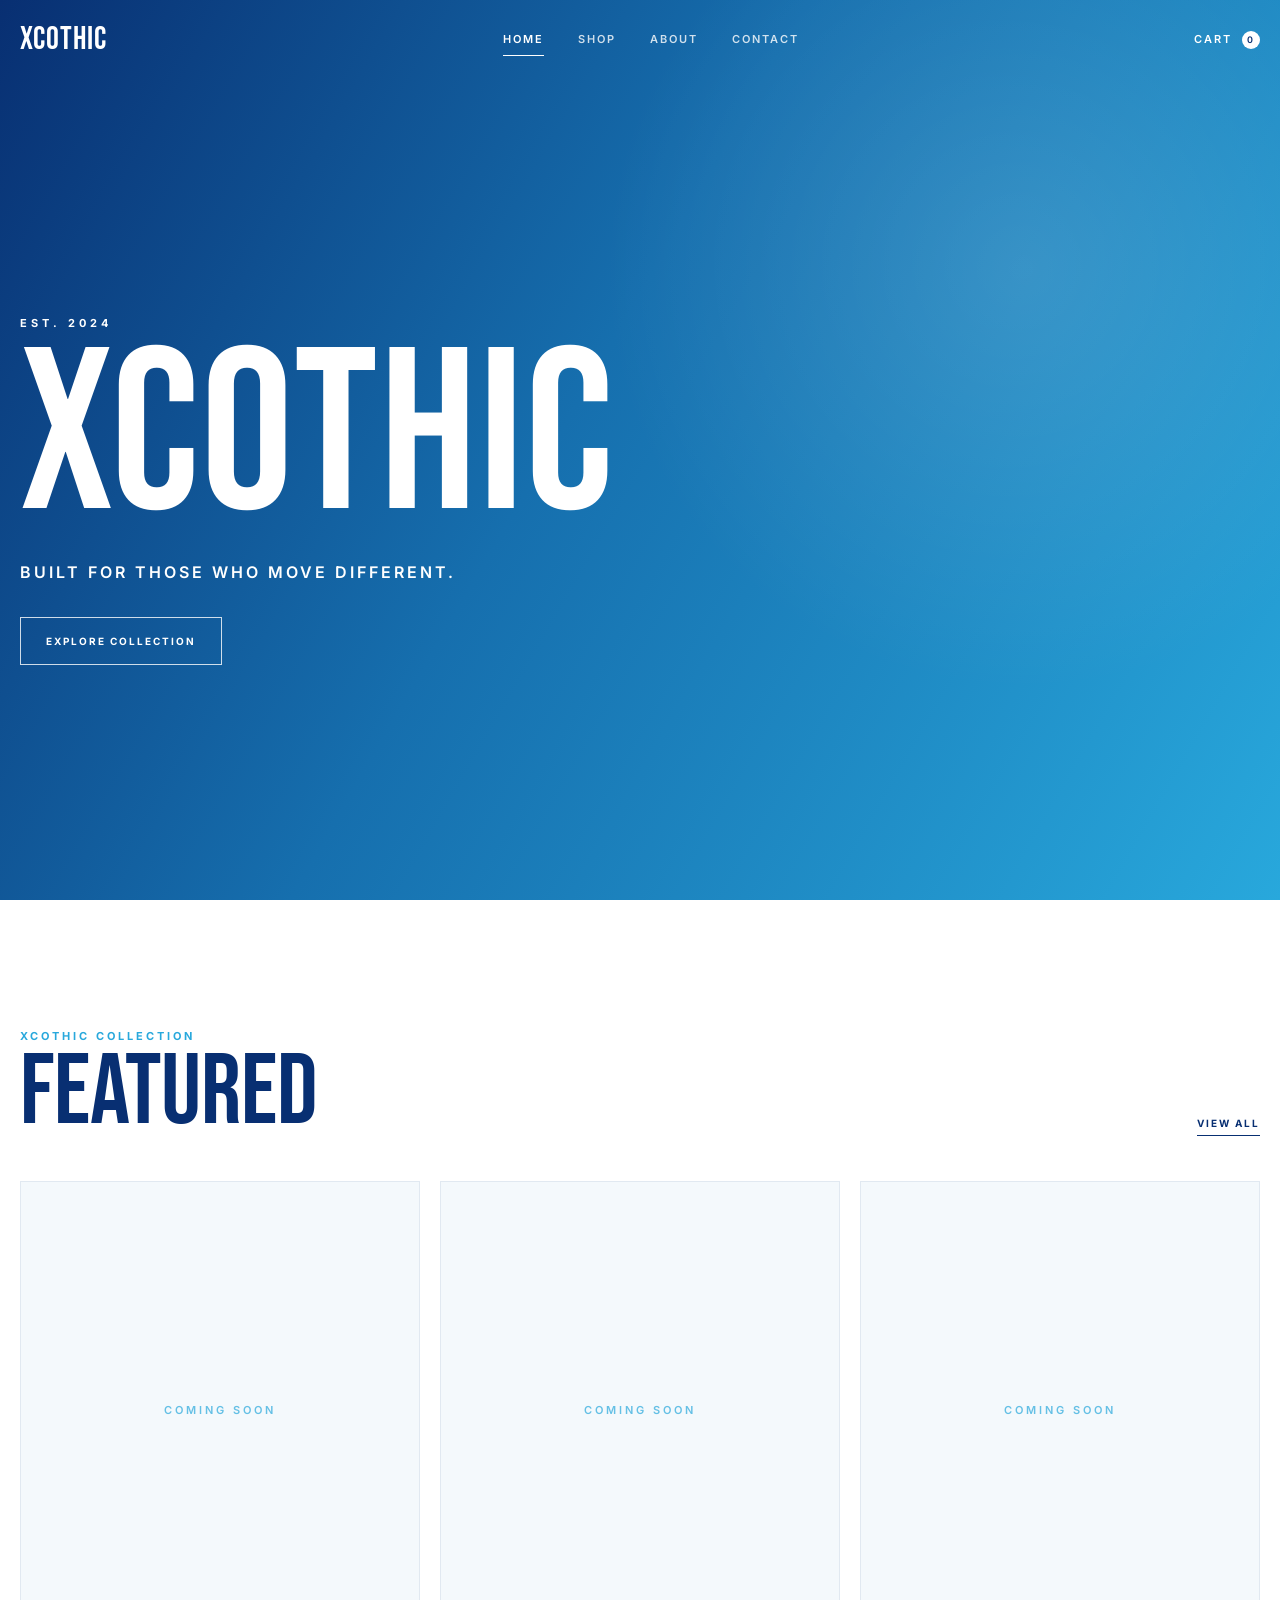
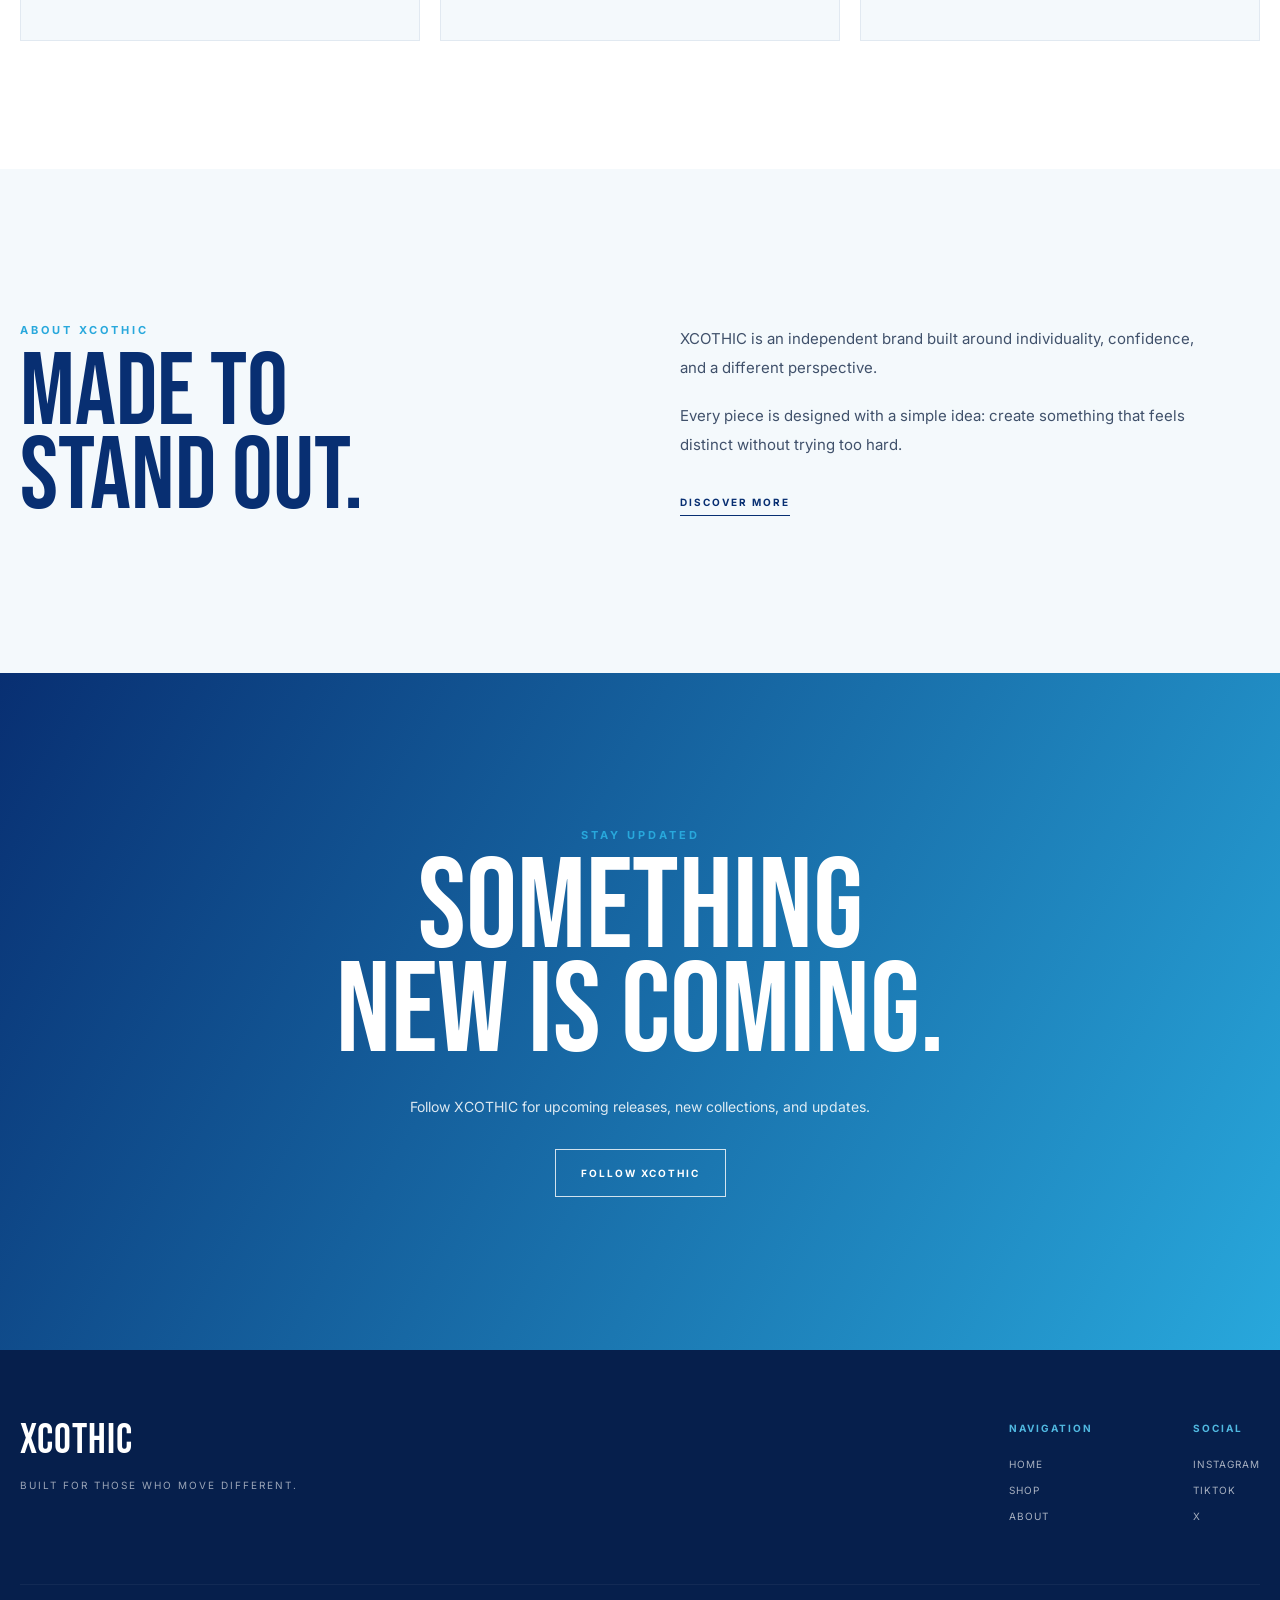
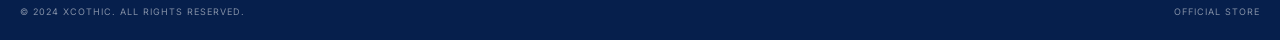
==== commit ca0ee97a: "[EDIT] menambahkan beberapa fitur" ====
--- a/index.html
+++ b/index.html
@@ -100,7 +100,7 @@
             <div class="hero-content">
 
                 <p class="hero-label">
-                    EST. 2026
+                    EST. 2024
                 </p>
 
                 <h1>
@@ -348,7 +348,7 @@
             <div class="footer-bottom">
 
                 <p>
-                    © 2026 XCOTHIC. ALL RIGHTS RESERVED.
+                    © 2024 XCOTHIC. ALL RIGHTS RESERVED.
                 </p>
 
                 <p>
--- a/css/style.css
+++ b/css/style.css
@@ -843,4 +843,162 @@
         transition: none !important;
     }
 
+}
+/* ========================================
+   SHOP PAGE
+======================================== */
+
+.shop-navbar {
+    position: relative;
+
+    background: var(--deep-blue);
+}
+
+
+/* ========================================
+   SHOP HERO
+======================================== */
+
+.shop-hero {
+    padding:
+        clamp(90px, 12vw, 150px)
+        0
+        clamp(60px, 8vw, 100px);
+
+    background: var(--soft-blue);
+
+    color: var(--deep-blue);
+}
+
+.shop-hero h1 {
+    margin-top: 8px;
+
+    font-size: clamp(90px, 15vw, 180px);
+
+    line-height: 0.8;
+}
+
+.shop-intro {
+    max-width: 450px;
+
+    margin-top: 25px;
+
+    font-size: 14px;
+
+    color: #53647c;
+}
+
+
+/* ========================================
+   SHOP PRODUCTS
+======================================== */
+
+.shop-products {
+    padding:
+        clamp(60px, 8vw, 110px)
+        0
+        clamp(80px, 10vw, 140px);
+
+    background: #ffffff;
+}
+
+.shop-toolbar {
+    display: flex;
+
+    align-items: center;
+    justify-content: space-between;
+
+    padding-bottom: 20px;
+
+    border-bottom: 1px solid rgba(8, 47, 114, 0.12);
+
+    font-size: 10px;
+    font-weight: 700;
+
+    letter-spacing: 2px;
+}
+
+.shop-toolbar span {
+    color: #718096;
+}
+
+
+/* ========================================
+   EMPTY SHOP
+======================================== */
+
+.shop-product-grid {
+    min-height: 420px;
+
+    display: flex;
+
+    align-items: center;
+    justify-content: center;
+}
+
+.shop-empty {
+    max-width: 400px;
+
+    padding: 60px 30px;
+
+    text-align: center;
+}
+
+.shop-empty span {
+    display: block;
+
+    font-family: "Bebas Neue", sans-serif;
+
+    font-size: clamp(55px, 8vw, 85px);
+
+    line-height: 0.9;
+
+    color: var(--deep-blue);
+}
+
+.shop-empty p {
+    margin-top: 20px;
+
+    font-size: 12px;
+
+    line-height: 1.8;
+
+    color: #718096;
+}
+
+
+/* ========================================
+   SHOP MOBILE
+======================================== */
+
+@media (max-width: 700px) {
+
+    .shop-hero {
+        padding-top: 90px;
+    }
+
+    .shop-hero h1 {
+        font-size: 95px;
+    }
+
+    .shop-toolbar {
+        font-size: 9px;
+    }
+
+    .shop-product-grid {
+        min-height: 350px;
+    }
+
+}
+
+@media (max-width: 480px) {
+
+    .shop-hero h1 {
+        font-size: 80px;
+    }
+
+    .shop-empty span {
+        font-size: 60px;
+    }
+
 }
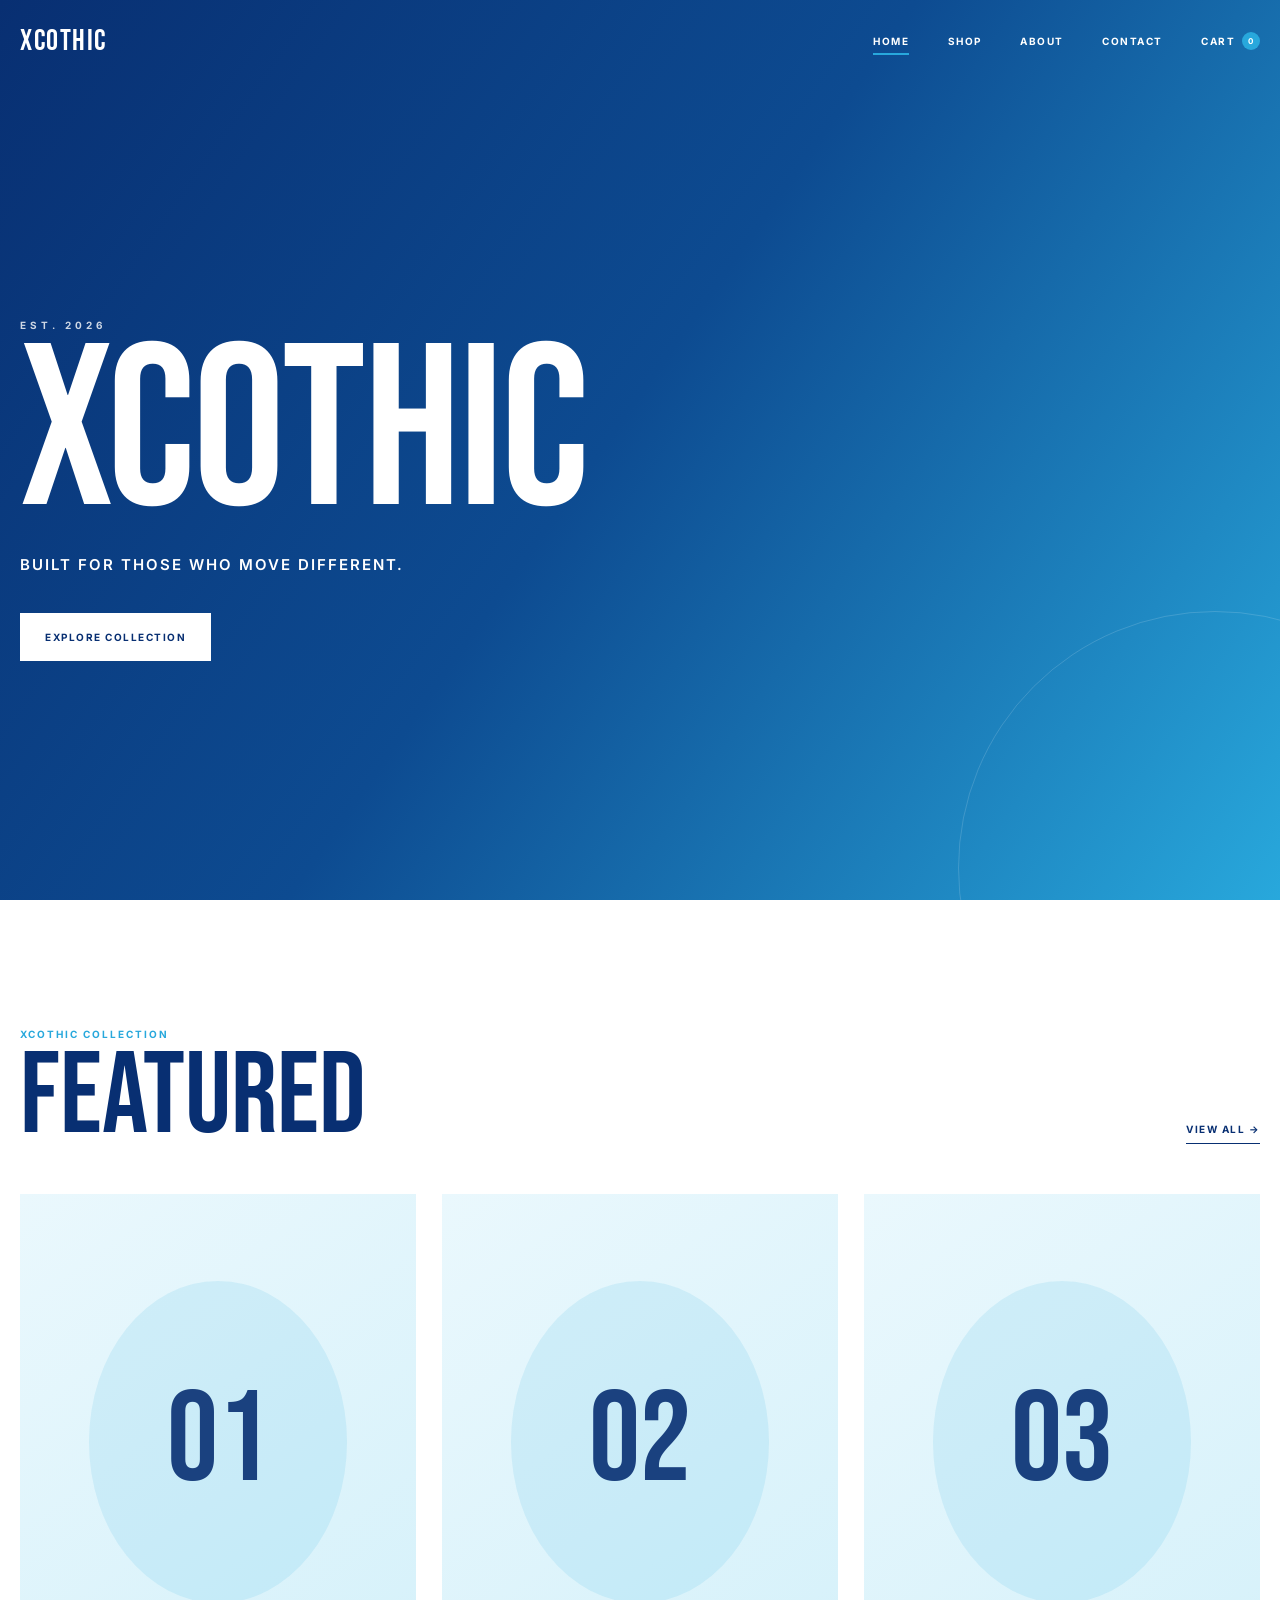
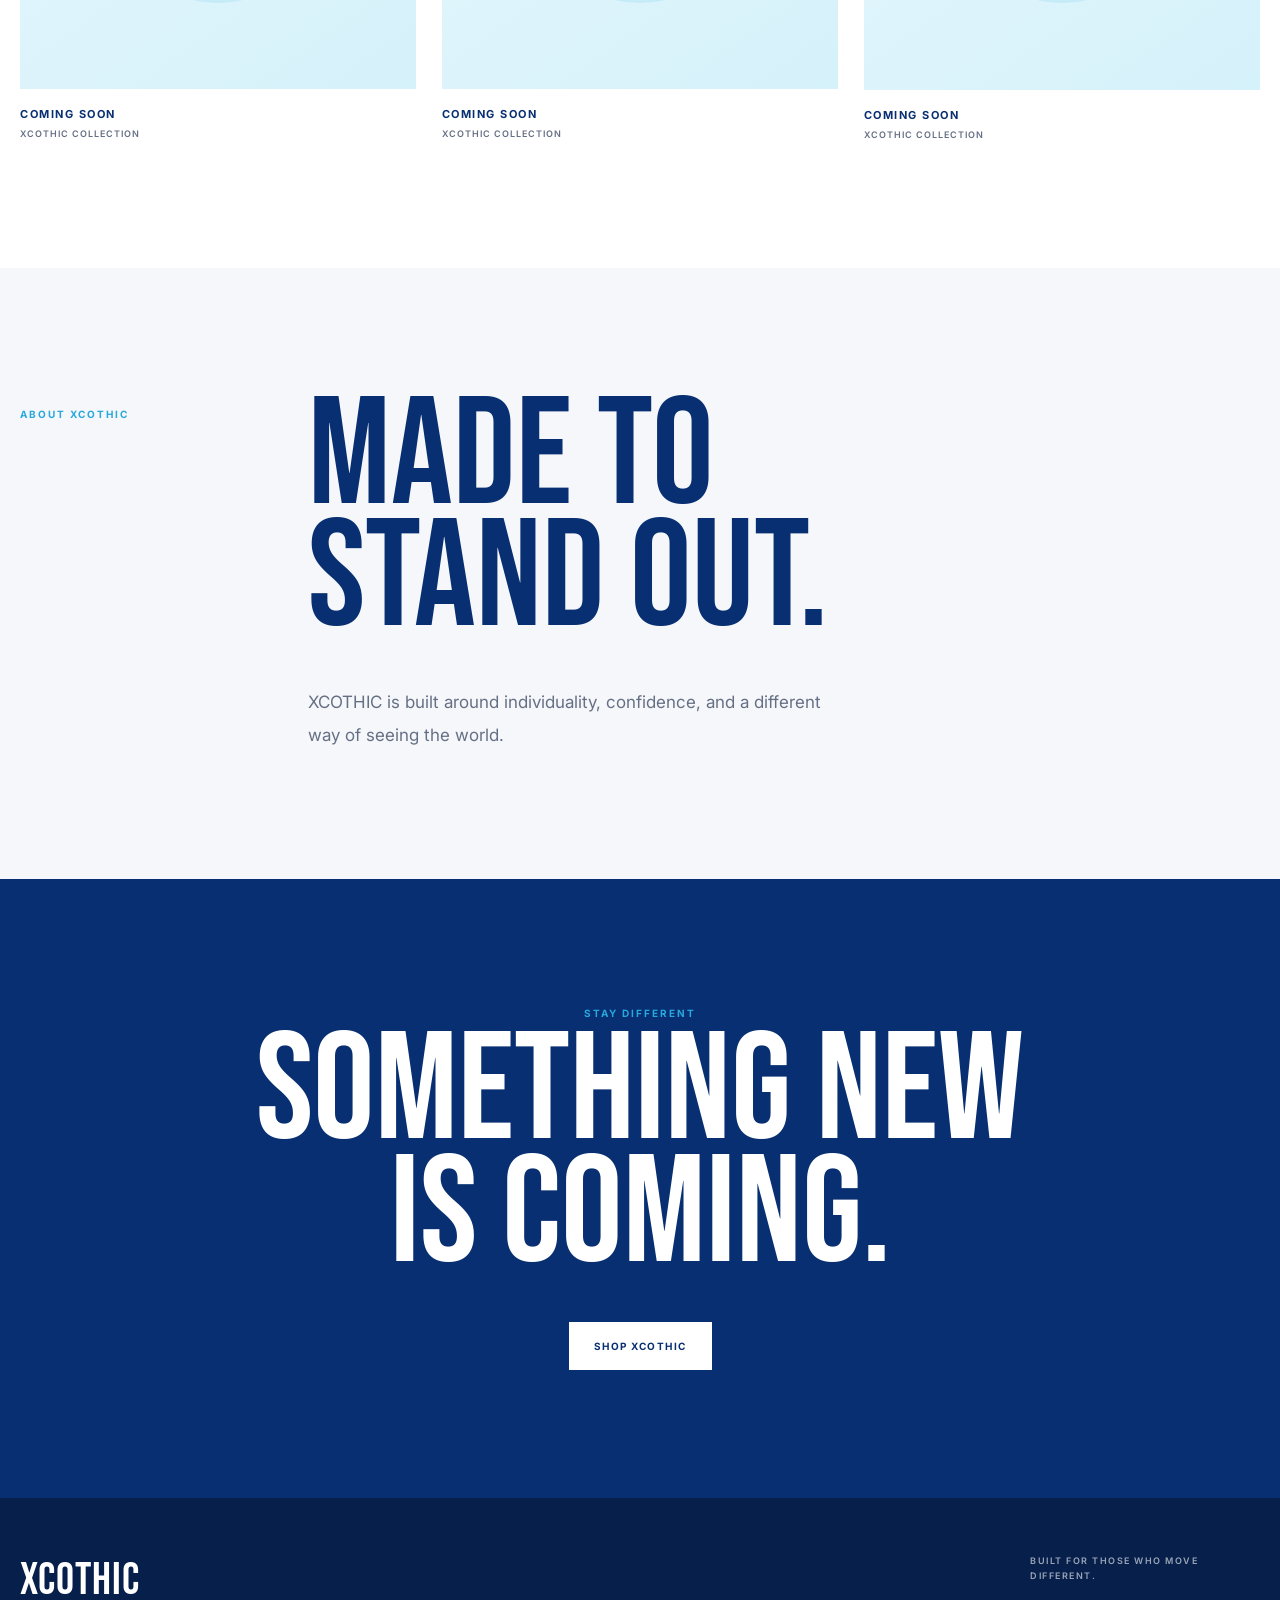
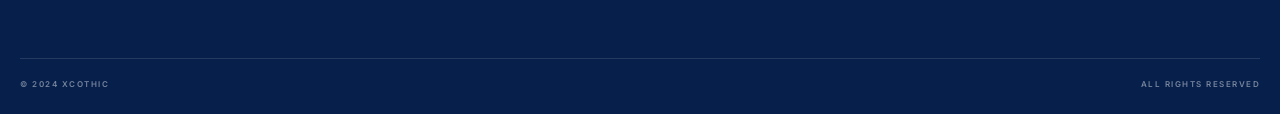
==== commit 59f31eaf: "[EDIT] membenahi beberapa dan menggantinya" ====
--- a/index.html
+++ b/index.html
@@ -1,5 +1,6 @@
 <!DOCTYPE html>
 <html lang="en">
+
 <head>
     <meta charset="UTF-8">
 
@@ -8,16 +9,15 @@
         content="width=device-width, initial-scale=1.0"
     >
 
-    <meta
-        name="description"
-        content="XCOTHIC — Official Store"
+    <title>XCOTHIC — Official Store</title>
+
+    <!-- GOOGLE FONT -->
+    <link rel="preconnect" href="https://fonts.googleapis.com">
+    <link
+        rel="preconnect"
+        href="https://fonts.gstatic.com"
+        crossorigin
     >
-
-    <title>XCOTHIC — Official Store</title>
-
-    <!-- Google Fonts -->
-    <link rel="preconnect" href="https://fonts.googleapis.com">
-    <link rel="preconnect" href="https://fonts.gstatic.com" crossorigin>
 
     <link
         href="https://fonts.googleapis.com/css2?family=Bebas+Neue&family=Inter:wght@400;500;600;700&display=swap"
@@ -25,10 +25,15 @@
     >
 
     <!-- CSS -->
-    <link rel="stylesheet" href="css/style.css">
+    <link
+        rel="stylesheet"
+        href="css/style.css"
+    >
 </head>
 
+
 <body>
+
 
     <!-- =========================
          NAVBAR
@@ -36,82 +41,100 @@
 
     <header class="navbar">
 
-        <div class="nav-container">
-
-            <a href="index.html" class="logo">
+        <div class="container nav-container">
+
+            <a
+                href="index.html"
+                class="logo"
+            >
                 XCOTHIC
             </a>
 
-            <nav class="nav-menu" id="navMenu">
-
-                <a href="index.html" class="nav-link active">
+
+            <nav class="nav-menu">
+
+                <a
+                    href="index.html"
+                    class="nav-link active"
+                >
                     HOME
                 </a>
 
-                <a href="shop.html" class="nav-link">
+                <a
+                    href="shop.html"
+                    class="nav-link"
+                >
                     SHOP
                 </a>
 
-                <a href="#about" class="nav-link">
+                <a
+                    href="#about"
+                    class="nav-link"
+                >
                     ABOUT
                 </a>
 
-                <a href="#contact" class="nav-link">
+                <a
+                    href="#contact"
+                    class="nav-link"
+                >
                     CONTACT
                 </a>
 
+                <a
+                    href="cart.html"
+                    class="nav-cart"
+                >
+                    CART <span>0</span>
+                </a>
+
             </nav>
 
-            <div class="nav-actions">
-
-                <a href="#" class="cart">
-                    CART
-                    <span class="cart-count">0</span>
-                </a>
-
-                <button
-                    class="menu-toggle"
-                    id="menuToggle"
-                    aria-label="Open navigation menu"
-                    aria-expanded="false"
-                >
-                    <span></span>
-                    <span></span>
-                    <span></span>
-                </button>
-
-            </div>
+
+            <button
+                class="menu-toggle"
+                type="button"
+                aria-label="Open menu"
+            >
+                ☰
+            </button>
 
         </div>
 
     </header>
 
 
+
+    <!-- =========================
+         HERO
+    ========================== -->
+
     <main>
 
-        <!-- =========================
-             HERO
-        ========================== -->
-
         <section class="hero">
 
-            <div class="hero-overlay"></div>
-
-            <div class="hero-content">
+            <div class="container hero-container">
 
                 <p class="hero-label">
-                    EST. 2024
-                </p>
-
-                <h1>
+                    EST. 2026
+                </p>
+
+
+                <h1 class="hero-title">
                     XCOTHIC
                 </h1>
 
+
                 <p class="hero-description">
-                    BUILT FOR THOSE WHO MOVE DIFFERENT.
-                </p>
-
-                <a href="#featured" class="hero-button">
+                    BUILT FOR THOSE
+                    WHO MOVE DIFFERENT.
+                </p>
+
+
+                <a
+                    href="shop.html"
+                    class="hero-button"
+                >
                     EXPLORE COLLECTION
                 </a>
 
@@ -120,17 +143,19 @@
         </section>
 
 
+
         <!-- =========================
-             FEATURED PRODUCTS
+             FEATURED
         ========================== -->
 
-        <section class="featured" id="featured">
-
-            <div class="section-container">
-
-                <div class="section-header">
+        <section class="featured">
+
+            <div class="container">
+
+                <div class="section-heading">
 
                     <div>
+
                         <p class="section-label">
                             XCOTHIC COLLECTION
                         </p>
@@ -138,133 +163,176 @@
                         <h2>
                             FEATURED
                         </h2>
+
                     </div>
 
-                    <a href="shop.html" class="view-all">
-                        VIEW ALL
+
+                    <a
+                        href="shop.html"
+                        class="view-all"
+                    >
+                        VIEW ALL →
                     </a>
 
                 </div>
 
 
-                <div class="product-grid">
-
-                    <!-- Product placeholder -->
-
-                    <article class="product-card product-empty">
+                <div class="featured-grid">
+
+
+                    <!-- PRODUCT 01 -->
+
+                    <a
+                        href="product.html"
+                        class="product-card"
+                    >
 
                         <div class="product-image">
                             <span>
+                                01
+                            </span>
+                        </div>
+
+                        <div class="product-info">
+
+                            <h3>
                                 COMING SOON
-                            </span>
-                        </div>
-
-                    </article>
-
-
-                    <article class="product-card product-empty">
+                            </h3>
+
+                            <p>
+                                XCOTHIC COLLECTION
+                            </p>
+
+                        </div>
+
+                    </a>
+
+
+
+                    <!-- PRODUCT 02 -->
+
+                    <a
+                        href="product.html"
+                        class="product-card"
+                    >
 
                         <div class="product-image">
                             <span>
+                                02
+                            </span>
+                        </div>
+
+                        <div class="product-info">
+
+                            <h3>
                                 COMING SOON
-                            </span>
-                        </div>
-
-                    </article>
-
-
-                    <article class="product-card product-empty">
+                            </h3>
+
+                            <p>
+                                XCOTHIC COLLECTION
+                            </p>
+
+                        </div>
+
+                    </a>
+
+
+
+                    <!-- PRODUCT 03 -->
+
+                    <a
+                        href="product.html"
+                        class="product-card"
+                    >
 
                         <div class="product-image">
                             <span>
+                                03
+                            </span>
+                        </div>
+
+                        <div class="product-info">
+
+                            <h3>
                                 COMING SOON
-                            </span>
-                        </div>
-
-                    </article>
+                            </h3>
+
+                            <p>
+                                XCOTHIC COLLECTION
+                            </p>
+
+                        </div>
+
+                    </a>
 
                 </div>
 
             </div>
 
         </section>
+
 
 
         <!-- =========================
              ABOUT
         ========================== -->
 
-        <section class="about" id="about">
-
-            <div class="section-container">
-
-                <div class="about-grid">
-
-                    <div class="about-heading">
-
-                        <p class="section-label">
-                            ABOUT XCOTHIC
-                        </p>
-
-                        <h2>
-                            MADE TO<br>
-                            STAND OUT.
-                        </h2>
-
-                    </div>
-
-
-                    <div class="about-content">
-
-                        <p>
-                            XCOTHIC is an independent brand built around
-                            individuality, confidence, and a different
-                            perspective.
-                        </p>
-
-                        <p>
-                            Every piece is designed with a simple idea:
-                            create something that feels distinct without
-                            trying too hard.
-                        </p>
-
-                        <a href="#contact" class="text-link">
-                            DISCOVER MORE
-                        </a>
-
-                    </div>
-
-                </div>
+        <section
+            class="about"
+            id="about"
+        >
+
+            <div class="container about-container">
+
+                <p class="section-label">
+                    ABOUT XCOTHIC
+                </p>
+
+                <h2>
+                    MADE TO
+                    <br>
+                    STAND OUT.
+                </h2>
+
+                <p class="about-text">
+                    XCOTHIC is built around
+                    individuality, confidence,
+                    and a different way of seeing
+                    the world.
+                </p>
 
             </div>
 
         </section>
 
 
+
         <!-- =========================
-             CTA
+             CONTACT / CTA
         ========================== -->
 
-        <section class="cta">
-
-            <div class="cta-content">
+        <section
+            class="cta"
+            id="contact"
+        >
+
+            <div class="container cta-container">
 
                 <p class="section-label">
-                    STAY UPDATED
+                    STAY DIFFERENT
                 </p>
 
                 <h2>
-                    SOMETHING<br>
-                    NEW IS COMING.
+                    SOMETHING NEW
+                    <br>
+                    IS COMING.
                 </h2>
 
-                <p>
-                    Follow XCOTHIC for upcoming releases,
-                    new collections, and updates.
-                </p>
-
-                <a href="#contact" class="cta-button">
-                    FOLLOW XCOTHIC
+                <a
+                    href="shop.html"
+                    class="hero-button"
+                >
+                    SHOP XCOTHIC
                 </a>
 
             </div>
@@ -272,88 +340,40 @@
         </section>
 
     </main>
+
 
 
     <!-- =========================
          FOOTER
     ========================== -->
 
-    <footer class="footer" id="contact">
-
-        <div class="section-container">
-
-            <div class="footer-top">
-
-                <div class="footer-brand">
-
-                    <a href="index.html" class="logo">
-                        XCOTHIC
-                    </a>
-
-                    <p>
-                        BUILT FOR THOSE WHO MOVE DIFFERENT.
-                    </p>
-
-                </div>
-
-
-                <div class="footer-links">
-
-                    <div class="footer-column">
-
-                        <h3>
-                            NAVIGATION
-                        </h3>
-
-                        <a href="index.html">
-                            HOME
-                        </a>
-
-                        <a href="shop.html">
-                            SHOP
-                        </a>
-
-                        <a href="#about">
-                            ABOUT
-                        </a>
-
-                    </div>
-
-
-                    <div class="footer-column">
-
-                        <h3>
-                            SOCIAL
-                        </h3>
-
-                        <a href="#">
-                            INSTAGRAM
-                        </a>
-
-                        <a href="#">
-                            TIKTOK
-                        </a>
-
-                        <a href="#">
-                            X
-                        </a>
-
-                    </div>
-
-                </div>
+    <footer class="footer">
+
+        <div class="container footer-container">
+
+            <div class="footer-brand">
+
+                <span>
+                    XCOTHIC
+                </span>
+
+                <p>
+                    BUILT FOR THOSE
+                    WHO MOVE DIFFERENT.
+                </p>
 
             </div>
 
 
             <div class="footer-bottom">
 
-                <p>
-                    © 2024 XCOTHIC. ALL RIGHTS RESERVED.
-                </p>
-
-                <p>
-                    OFFICIAL STORE
-                </p>
+                <span>
+                    © 2024 XCOTHIC
+                </span>
+
+                <span>
+                    ALL RIGHTS RESERVED
+                </span>
 
             </div>
 
@@ -362,8 +382,11 @@
     </footer>
 
 
-    <!-- JavaScript -->
+
+    <!-- JAVASCRIPT -->
+
     <script src="js/script.js"></script>
 
 </body>
+
 </html>
--- a/css/style.css
+++ b/css/style.css
@@ -1,6 +1,36 @@
-/* ========================================
+/* =====================================================
+   XCOTHIC
+   MAIN STYLE
+===================================================== */
+
+
+/* =====================================================
+   VARIABLES
+===================================================== */
+
+:root {
+    --deep-blue: #082f72;
+    --blue: #28a8dc;
+    --light-blue: #eaf8fd;
+
+    --white: #ffffff;
+    --black: #111111;
+    --gray: #667085;
+    --light-gray: #f5f7fa;
+
+    --border: rgba(8, 47, 114, 0.12);
+
+    --container: 1240px;
+
+    --radius: 2px;
+
+    --transition: 0.25s ease;
+}
+
+
+/* =====================================================
    RESET
-======================================== */
+===================================================== */
 
 * {
     margin: 0;
@@ -8,204 +38,208 @@
     box-sizing: border-box;
 }
 
+
 html {
     scroll-behavior: smooth;
 }
 
+
 body {
+    min-height: 100vh;
+
+    background: var(--white);
+
+    color: var(--black);
+
     font-family: "Inter", sans-serif;
-    color: #082f72;
-    background: #ffffff;
-    line-height: 1.6;
+
     overflow-x: hidden;
-}
+
+    -webkit-font-smoothing: antialiased;
+}
+
+
+img {
+    display: block;
+    max-width: 100%;
+}
+
 
 a {
     color: inherit;
     text-decoration: none;
 }
 
-button {
-    font-family: inherit;
-}
-
-
-/* ========================================
-   VARIABLES
-======================================== */
-
-:root {
-    --deep-blue: #082f72;
-    --blue: #28a8dc;
-    --light-blue: #50b8e0;
-    --soft-blue: #f4f9fc;
-    --white: #ffffff;
-    --black: #0b0b0b;
-
-    --container: 1280px;
-}
-
-
-/* ========================================
-   GLOBAL
-======================================== */
-
-.section-container {
-    width: min(100% - 40px, var(--container));
+
+button,
+input,
+select,
+textarea {
+    font: inherit;
+}
+
+
+/* =====================================================
+   CONTAINER
+===================================================== */
+
+.container {
+    width: min(
+        calc(100% - 40px),
+        var(--container)
+    );
+
     margin-inline: auto;
 }
 
-.section-label {
-    font-size: 11px;
-    font-weight: 700;
-    letter-spacing: 3px;
-    color: var(--blue);
-}
-
-h1,
-h2,
-.logo {
-    font-family: "Bebas Neue", sans-serif;
-    font-weight: 400;
-}
-
-
-/* ========================================
+
+/* =====================================================
    NAVBAR
-======================================== */
+===================================================== */
 
 .navbar {
     position: absolute;
+
     top: 0;
     left: 0;
 
     width: 100%;
+
     z-index: 100;
 
+    background: transparent;
+
     color: var(--white);
 }
 
+
 .nav-container {
-    width: min(100% - 40px, var(--container));
-    min-height: 80px;
-
-    margin-inline: auto;
+    min-height: 82px;
 
     display: flex;
     align-items: center;
     justify-content: space-between;
-}
+
+    gap: 30px;
+}
+
+
+/* LOGO */
 
 .logo {
-    font-size: 32px;
+    flex-shrink: 0;
+
+    font-family: "Bebas Neue", sans-serif;
+
+    font-size: 30px;
+
     line-height: 1;
-    letter-spacing: 1px;
-}
+
+    letter-spacing: 1.5px;
+
+    color: var(--white);
+}
+
+
+/* NAV MENU */
 
 .nav-menu {
     display: flex;
     align-items: center;
-    gap: 34px;
-}
-
-.nav-link {
+
+    gap: clamp(18px, 3vw, 42px);
+}
+
+
+.nav-link,
+.nav-cart {
     position: relative;
 
-    font-size: 11px;
-    font-weight: 600;
-    letter-spacing: 2px;
-
-    opacity: 0.8;
-    transition: opacity 0.25s ease;
-}
+    font-size: 10px;
+
+    font-weight: 700;
+
+    letter-spacing: 1.5px;
+
+    color: var(--white);
+
+    transition: opacity var(--transition);
+}
+
 
 .nav-link:hover,
-.nav-link.active {
-    opacity: 1;
-}
-
-.nav-link::after {
+.nav-cart:hover {
+    opacity: 0.65;
+}
+
+
+.nav-link.active::after {
     content: "";
 
     position: absolute;
+
     left: 0;
-    bottom: -7px;
-
-    width: 0;
-    height: 1px;
-
-    background: var(--white);
-
-    transition: width 0.25s ease;
-}
-
-.nav-link:hover::after,
-.nav-link.active::after {
+    bottom: -8px;
+
     width: 100%;
-}
-
-.nav-actions {
+    height: 2px;
+
+    background: var(--blue);
+}
+
+
+/* CART */
+
+.nav-cart {
     display: flex;
     align-items: center;
-    gap: 22px;
-}
-
-.cart {
-    font-size: 11px;
-    font-weight: 600;
-    letter-spacing: 2px;
-}
-
-.cart-count {
+
+    gap: 7px;
+}
+
+
+.nav-cart span {
+    min-width: 18px;
+    height: 18px;
+
     display: inline-flex;
-
+    align-items: center;
     justify-content: center;
-    align-items: center;
-
-    width: 18px;
-    height: 18px;
-
-    margin-left: 5px;
 
     border-radius: 50%;
 
-    background: var(--white);
-    color: var(--deep-blue);
-
-    font-size: 9px;
-}
+    background: var(--blue);
+
+    color: var(--white);
+
+    font-size: 8px;
+}
+
+
+/* MOBILE MENU BUTTON */
 
 .menu-toggle {
     display: none;
 
-    width: 34px;
-    height: 34px;
-
-    padding: 5px;
-
-    border: 0;
+    width: 42px;
+    height: 42px;
+
+    border: 1px solid
+        rgba(255, 255, 255, 0.3);
+
     background: transparent;
 
+    color: var(--white);
+
     cursor: pointer;
-}
-
-.menu-toggle span {
-    display: block;
-
-    width: 100%;
-    height: 2px;
-
-    margin: 5px 0;
-
-    background: var(--white);
-
-    transition: 0.25s ease;
-}
-
-
-/* ========================================
+
+    font-size: 20px;
+}
+
+
+/* =====================================================
    HERO
-======================================== */
+===================================================== */
 
 .hero {
     position: relative;
@@ -215,159 +249,270 @@
     display: flex;
     align-items: center;
 
+    overflow: hidden;
+
     background:
         linear-gradient(
-            120deg,
-            #082f72 0%,
-            #166fae 45%,
-            #28a8dc 100%
+            125deg,
+            var(--deep-blue) 0%,
+            #0d4b91 48%,
+            var(--blue) 100%
         );
 
     color: var(--white);
 }
 
-.hero-overlay {
+
+/* DECORATIVE SHAPE */
+
+.hero::after {
+    content: "";
+
     position: absolute;
-    inset: 0;
-
-    background:
-        radial-gradient(
-            circle at 80% 30%,
-            rgba(255,255,255,0.12),
-            transparent 35%
-        );
-}
-
-.hero-content {
+
+    width: clamp(280px, 40vw, 650px);
+    height: clamp(280px, 40vw, 650px);
+
+    right: -15%;
+    bottom: -25%;
+
+    border: 1px solid
+        rgba(255, 255, 255, 0.15);
+
+    border-radius: 50%;
+
+    pointer-events: none;
+}
+
+
+.hero-container {
     position: relative;
-    z-index: 2;
-
-    width: min(100% - 40px, var(--container));
-
-    margin-inline: auto;
+
+    z-index: 1;
 
     padding-top: 80px;
 }
 
+
 .hero-label {
-    margin-bottom: 15px;
-
-    font-size: 11px;
+    margin-bottom: 18px;
+
+    font-size: 10px;
+
     font-weight: 700;
+
     letter-spacing: 4px;
-}
-
-.hero h1 {
-    font-size: clamp(90px, 18vw, 240px);
-    line-height: 0.8;
+
+    opacity: 0.8;
+}
+
+
+.hero-title {
+    max-width: 100%;
+
+    font-family: "Bebas Neue", sans-serif;
+
+    font-size: clamp(
+        90px,
+        18vw,
+        240px
+    );
+
+    font-weight: 400;
+
+    line-height: 0.75;
+
+    letter-spacing: -2px;
+
+    word-break: break-word;
+}
+
+
+.hero-description {
+    max-width: 430px;
+
+    margin-top: 30px;
+
+    font-size: clamp(
+        12px,
+        1.4vw,
+        15px
+    );
+
+    font-weight: 600;
+
+    line-height: 1.7;
+
     letter-spacing: 2px;
 }
 
-.hero-description {
-    margin-top: 28px;
-
-    font-size: clamp(12px, 1.5vw, 16px);
-    font-weight: 600;
-    letter-spacing: 3px;
-}
-
-.hero-button,
-.cta-button {
+
+.hero-button {
     display: inline-flex;
-
     align-items: center;
     justify-content: center;
 
-    margin-top: 32px;
-    padding: 15px 25px;
-
-    border: 1px solid rgba(255,255,255,0.8);
+    min-height: 48px;
+
+    margin-top: 35px;
+
+    padding: 0 25px;
+
+    background: var(--white);
+
+    color: var(--deep-blue);
 
     font-size: 10px;
+
     font-weight: 700;
+
+    letter-spacing: 1.5px;
+
+    transition:
+        background var(--transition),
+        color var(--transition),
+        transform var(--transition);
+}
+
+
+.hero-button:hover {
+    background: var(--blue);
+
+    color: var(--white);
+
+    transform: translateY(-2px);
+}
+
+
+.hero-button:active {
+    transform: translateY(0);
+}
+
+
+/* =====================================================
+   SECTION COMMON
+===================================================== */
+
+.featured,
+.about,
+.cta {
+    padding: clamp(75px, 10vw, 140px) 0;
+}
+
+
+.section-heading {
+    display: flex;
+    align-items: flex-end;
+    justify-content: space-between;
+
+    gap: 30px;
+
+    margin-bottom: 50px;
+}
+
+
+.section-label {
+    margin-bottom: 12px;
+
+    font-size: 10px;
+
+    font-weight: 700;
+
     letter-spacing: 2px;
 
+    color: var(--blue);
+}
+
+
+.section-heading h2 {
+    font-family: "Bebas Neue", sans-serif;
+
+    font-size: clamp(
+        60px,
+        9vw,
+        120px
+    );
+
+    font-weight: 400;
+
+    line-height: 0.8;
+
+    color: var(--deep-blue);
+}
+
+
+.view-all {
+    padding-bottom: 8px;
+
+    border-bottom: 1px solid
+        var(--deep-blue);
+
+    font-size: 10px;
+
+    font-weight: 700;
+
+    letter-spacing: 1.5px;
+
+    color: var(--deep-blue);
+
     transition:
-        background 0.25s ease,
-        color 0.25s ease;
-}
-
-.hero-button:hover,
-.cta-button:hover {
+        color var(--transition),
+        border-color var(--transition);
+}
+
+
+.view-all:hover {
+    color: var(--blue);
+
+    border-color: var(--blue);
+}
+
+
+/* =====================================================
+   FEATURED PRODUCTS
+===================================================== */
+
+.featured {
     background: var(--white);
-    color: var(--deep-blue);
-}
-
-
-/* ========================================
-   FEATURED
-======================================== */
-
-.featured {
-    padding: clamp(70px, 10vw, 130px) 0;
-    background: var(--white);
-}
-
-.section-header {
-    display: flex;
-    align-items: end;
-    justify-content: space-between;
-
-    margin-bottom: 45px;
-}
-
-.section-header h2 {
-    margin-top: 5px;
-
-    font-size: clamp(55px, 8vw, 100px);
-    line-height: 0.85;
-}
-
-.view-all {
-    position: relative;
-
-    padding-bottom: 5px;
-
-    font-size: 10px;
-    font-weight: 700;
-    letter-spacing: 2px;
-}
-
-.view-all::after {
-    content: "";
-
-    position: absolute;
-    left: 0;
-    bottom: 0;
-
-    width: 100%;
-    height: 1px;
-
-    background: var(--deep-blue);
-}
-
-
-/* ========================================
-   PRODUCT GRID
-======================================== */
-
-.product-grid {
+}
+
+
+.featured-grid {
     display: grid;
 
     grid-template-columns:
-        repeat(auto-fit, minmax(240px, 1fr));
-
-    gap: 20px;
-}
+        repeat(
+            3,
+            minmax(0, 1fr)
+        );
+
+    gap: clamp(15px, 2vw, 28px);
+}
+
+
+/* PRODUCT CARD */
 
 .product-card {
     min-width: 0;
-}
+
+    display: block;
+
+    transition:
+        transform var(--transition);
+}
+
+
+.product-card:hover {
+    transform: translateY(-5px);
+}
+
+
+/* PRODUCT IMAGE */
 
 .product-image {
     position: relative;
 
-    aspect-ratio: 1 / 1.15;
+    aspect-ratio: 4 / 5;
 
     display: flex;
     align-items: center;
@@ -375,630 +520,610 @@
 
     overflow: hidden;
 
-    background: var(--soft-blue);
-
-    transition:
-        transform 0.3s ease,
-        background 0.3s ease;
-}
-
-.product-empty {
-    cursor: default;
-}
-
-.product-empty .product-image {
-    border: 1px solid rgba(8, 47, 114, 0.08);
-
-    background: #f4f9fc;
-
-    color: var(--blue);
-
-    cursor: default;
-}
-
-.product-empty .product-image:hover {
-    transform: none;
-    background: #f4f9fc;
-}
-
-.product-empty .product-image span {
-    font-size: 11px;
-    font-weight: 600;
-
-    letter-spacing: 3px;
-
-    opacity: 0.7;
-}
-
-
-/* ========================================
-   ABOUT
-======================================== */
-
-.about {
-    padding: clamp(80px, 12vw, 160px) 0;
-
-    background: var(--soft-blue);
-}
-
-.about-grid {
-    display: grid;
-
-    grid-template-columns: 1fr 1fr;
-
-    gap: 80px;
-}
-
-.about-heading h2 {
-    margin-top: 12px;
-
-    font-size: clamp(60px, 8vw, 110px);
-    line-height: 0.82;
-}
-
-.about-content {
-    max-width: 520px;
-
-    align-self: center;
-}
-
-.about-content p {
-    margin-bottom: 20px;
-
-    font-size: 15px;
-    line-height: 1.9;
-
-    color: #40516b;
-}
-
-.text-link {
-    display: inline-block;
-
-    margin-top: 15px;
-
-    padding-bottom: 5px;
-
-    border-bottom: 1px solid var(--deep-blue);
-
-    font-size: 10px;
-    font-weight: 700;
-    letter-spacing: 2px;
-}
-
-
-/* ========================================
-   CTA
-======================================== */
-
-.cta {
-    padding: clamp(90px, 12vw, 160px) 20px;
-
     background:
         linear-gradient(
-            120deg,
-            #082f72,
-            #28a8dc
+            145deg,
+            var(--light-blue),
+            #d5f1fa
         );
+}
+
+
+.product-image::before {
+    content: "";
+
+    position: absolute;
+
+    width: 65%;
+    height: 65%;
+
+    border-radius: 50%;
+
+    background:
+        rgba(40, 168, 220, 0.12);
+}
+
+
+.product-image span {
+    position: relative;
+
+    z-index: 1;
+
+    font-family: "Bebas Neue", sans-serif;
+
+    font-size: clamp(
+        70px,
+        10vw,
+        130px
+    );
+
+    line-height: 1;
+
+    color: var(--deep-blue);
+
+    opacity: 0.9;
+}
+
+
+/* PRODUCT INFO */
+
+.product-info {
+    padding: 18px 0 0;
+}
+
+
+.product-info h3 {
+    font-size: 11px;
+
+    font-weight: 700;
+
+    letter-spacing: 1.5px;
+
+    color: var(--deep-blue);
+}
+
+
+.product-info p {
+    margin-top: 7px;
+
+    font-size: 9px;
+
+    font-weight: 600;
+
+    letter-spacing: 1px;
+
+    color: var(--gray);
+}
+
+
+/* =====================================================
+   ABOUT
+===================================================== */
+
+.about {
+    background: var(--light-gray);
+}
+
+
+.about-container {
+    display: grid;
+
+    grid-template-columns:
+        minmax(150px, 0.4fr)
+        minmax(0, 1.6fr);
+
+    column-gap: 50px;
+
+    row-gap: 30px;
+}
+
+
+.about .section-label {
+    margin-top: 12px;
+}
+
+
+.about h2 {
+    font-family: "Bebas Neue", sans-serif;
+
+    font-size: clamp(
+        75px,
+        12vw,
+        170px
+    );
+
+    font-weight: 400;
+
+    line-height: 0.8;
+
+    color: var(--deep-blue);
+}
+
+
+.about-text {
+    grid-column: 2;
+
+    max-width: 540px;
+
+    margin-top: 15px;
+
+    font-size: clamp(
+        14px,
+        1.5vw,
+        17px
+    );
+
+    line-height: 1.9;
+
+    color: var(--gray);
+}
+
+
+/* =====================================================
+   CTA
+===================================================== */
+
+.cta {
+    background: var(--deep-blue);
 
     color: var(--white);
-
+}
+
+
+.cta-container {
     text-align: center;
 }
 
-.cta-content {
-    max-width: 700px;
-    margin-inline: auto;
-}
+
+.cta .section-label {
+    color: var(--blue);
+}
+
 
 .cta h2 {
-    margin-top: 12px;
-
-    font-size: clamp(65px, 10vw, 130px);
-    line-height: 0.82;
-}
-
-.cta p:not(.section-label) {
-    max-width: 480px;
-
-    margin: 30px auto 0;
-
-    font-size: 14px;
-
-    opacity: 0.85;
-}
-
-.cta-button {
-    margin-top: 30px;
-}
-
-
-/* ========================================
+    font-family: "Bebas Neue", sans-serif;
+
+    font-size: clamp(
+        70px,
+        12vw,
+        170px
+    );
+
+    font-weight: 400;
+
+    line-height: 0.8;
+
+    color: var(--white);
+}
+
+
+.cta .hero-button {
+    margin-top: 45px;
+}
+
+
+/* =====================================================
    FOOTER
-======================================== */
+===================================================== */
 
 .footer {
-    background: #061f4c;
+    background: #061f4b;
+
     color: var(--white);
-
-    padding-top: 70px;
-}
-
-.footer-top {
+}
+
+
+.footer-container {
+    padding: 55px 0 25px;
+}
+
+
+.footer-brand {
     display: flex;
-
+    align-items: flex-start;
     justify-content: space-between;
 
-    gap: 60px;
-
-    padding-bottom: 60px;
-}
-
-.footer-brand {
-    max-width: 300px;
-}
-
-.footer-brand .logo {
-    font-size: 42px;
-}
+    gap: 30px;
+
+    padding-bottom: 50px;
+
+    border-bottom: 1px solid
+        rgba(255, 255, 255, 0.12);
+}
+
+
+.footer-brand > span {
+    font-family: "Bebas Neue", sans-serif;
+
+    font-size: 45px;
+
+    letter-spacing: 1px;
+}
+
 
 .footer-brand p {
-    margin-top: 15px;
-
-    font-size: 10px;
-    letter-spacing: 2px;
-
-    opacity: 0.6;
-}
-
-.footer-links {
-    display: flex;
-    gap: 100px;
-}
-
-.footer-column {
-    display: flex;
-    flex-direction: column;
-
-    gap: 10px;
-}
-
-.footer-column h3 {
-    margin-bottom: 10px;
-
-    font-size: 10px;
-    letter-spacing: 2px;
-
-    color: var(--light-blue);
-}
-
-.footer-column a {
-    font-size: 10px;
-    letter-spacing: 1px;
-
-    opacity: 0.65;
-
-    transition: opacity 0.2s ease;
-}
-
-.footer-column a:hover {
-    opacity: 1;
-}
+    max-width: 230px;
+
+    font-size: 9px;
+
+    font-weight: 600;
+
+    line-height: 1.7;
+
+    letter-spacing: 1.5px;
+
+    color: rgba(255, 255, 255, 0.6);
+}
+
 
 .footer-bottom {
     display: flex;
-
     justify-content: space-between;
 
-    padding: 20px 0;
-
-    border-top: 1px solid rgba(255,255,255,0.1);
-
-    font-size: 9px;
-    letter-spacing: 1px;
-
-    opacity: 0.5;
-}
-
-
-/* ========================================
+    gap: 20px;
+
+    padding-top: 20px;
+
+    font-size: 8px;
+
+    font-weight: 600;
+
+    letter-spacing: 1.5px;
+
+    color: rgba(255, 255, 255, 0.45);
+}
+
+
+/* =====================================================
    TABLET
-======================================== */
+===================================================== */
 
 @media (max-width: 900px) {
 
+    .container {
+        width: min(
+            calc(100% - 32px),
+            var(--container)
+        );
+    }
+
+
     .nav-menu {
-        gap: 20px;
-    }
-
-    .about-grid {
-        gap: 50px;
-    }
-
-    .footer-links {
-        gap: 60px;
-    }
-
-}
-
-
-/* ========================================
+        gap: 22px;
+    }
+
+
+    .featured-grid {
+        grid-template-columns:
+            repeat(2, minmax(0, 1fr));
+    }
+
+
+    .about-container {
+        grid-template-columns: 1fr;
+    }
+
+
+    .about .section-label {
+        margin-top: 0;
+    }
+
+
+    .about h2 {
+        grid-column: 1;
+    }
+
+
+    .about-text {
+        grid-column: 1;
+
+        margin-top: 0;
+    }
+
+}
+
+
+/* =====================================================
    MOBILE
-======================================== */
+===================================================== */
 
 @media (max-width: 700px) {
 
-    .section-container,
-    .nav-container,
-    .hero-content {
-        width: min(100% - 30px, var(--container));
-    }
-
-
-    /* NAV */
-
     .nav-container {
-        min-height: 70px;
-    }
+        min-height: 72px;
+    }
+
+
+    .logo {
+        font-size: 27px;
+    }
+
+
+    /* MOBILE NAV */
+
+    .menu-toggle {
+        display: flex;
+
+        align-items: center;
+        justify-content: center;
+    }
+
 
     .nav-menu {
-        position: fixed;
-
-        top: 70px;
-        left: 0;
-
-        width: 100%;
-
-        padding: 25px 20px;
-
+        display: none;
+
+        position: absolute;
+
+        top: 72px;
+        left: 16px;
+        right: 16px;
+
+        flex-direction: column;
+        align-items: stretch;
+
+        gap: 0;
+
+        padding: 10px;
+
+        background: var(--deep-blue);
+
+        box-shadow:
+            0 15px 40px
+            rgba(0, 0, 0, 0.18);
+    }
+
+
+    .nav-menu.open {
         display: flex;
-        flex-direction: column;
-        align-items: flex-start;
-
-        gap: 20px;
-
-        background: #061f4c;
-
-        transform: translateY(-150%);
-
-        transition: transform 0.3s ease;
-    }
-
-    .nav-menu.open {
-        transform: translateY(0);
-    }
-
-    .menu-toggle {
-        display: block;
-    }
-
-    .cart {
+    }
+
+
+    .nav-link,
+    .nav-cart {
+        display: flex;
+
+        align-items: center;
+
+        min-height: 48px;
+
+        padding: 0 15px;
+
+        border-bottom: 1px solid
+            rgba(255, 255, 255, 0.08);
+    }
+
+
+    .nav-link.active::after {
         display: none;
     }
 
 
+    .nav-cart {
+        border-bottom: none;
+    }
+
+
     /* HERO */
 
-    .hero-content {
-        padding-top: 70px;
-    }
-
-    .hero h1 {
-        font-size: clamp(75px, 23vw, 150px);
-    }
+    .hero {
+        min-height: 100svh;
+    }
+
+
+    .hero-container {
+        padding-top: 100px;
+    }
+
+
+    .hero-title {
+        font-size: clamp(
+            82px,
+            23vw,
+            150px
+        );
+
+        letter-spacing: -1px;
+    }
+
 
     .hero-description {
         max-width: 300px;
 
-        line-height: 1.5;
-    }
-
-
-    /* FEATURED */
-
-    .section-header {
-        align-items: end;
-
-        margin-bottom: 30px;
-    }
-
-    .section-header h2 {
-        font-size: 65px;
-    }
+        margin-top: 25px;
+    }
+
+
+    .hero-button {
+        width: 100%;
+
+        max-width: 300px;
+
+        margin-top: 30px;
+    }
+
+
+    /* SECTIONS */
+
+    .section-heading {
+        align-items: flex-start;
+
+        flex-direction: column;
+
+        margin-bottom: 35px;
+    }
+
+
+    .section-heading h2 {
+        font-size: clamp(
+            65px,
+            18vw,
+            100px
+        );
+    }
+
 
     .view-all {
-        font-size: 9px;
-    }
-
-    .product-grid {
+        padding-bottom: 5px;
+    }
+
+
+    /* PRODUCTS */
+
+    .featured-grid {
         grid-template-columns: 1fr;
+
+        gap: 35px;
+    }
+
+
+    .product-image {
+        aspect-ratio: 1 / 1;
+    }
+
+
+    .product-image span {
+        font-size: 100px;
     }
 
 
     /* ABOUT */
 
-    .about-grid {
-        grid-template-columns: 1fr;
-
-        gap: 45px;
-    }
-
-    .about-heading h2 {
-        font-size: 75px;
+    .about h2 {
+        font-size: clamp(
+            75px,
+            21vw,
+            120px
+        );
+    }
+
+
+    .about-text {
+        font-size: 14px;
+
+        line-height: 1.8;
+    }
+
+
+    /* CTA */
+
+    .cta h2 {
+        font-size: clamp(
+            65px,
+            19vw,
+            110px
+        );
     }
 
 
     /* FOOTER */
 
-    .footer-top {
+    .footer-brand {
         flex-direction: column;
 
-        gap: 45px;
-    }
-
-    .footer-links {
-        gap: 70px;
-    }
+        padding-bottom: 35px;
+    }
+
+
+    .footer-brand p {
+        max-width: 280px;
+    }
+
 
     .footer-bottom {
         flex-direction: column;
 
-        gap: 8px;
-    }
-
-}
-
-
-/* ========================================
-   SMALL PHONE
-======================================== */
-
-@media (max-width: 480px) {
-
-    .logo {
-        font-size: 28px;
-    }
-
-    .hero h1 {
-        font-size: 22vw;
-    }
-
-    .hero-button {
-        width: 100%;
-    }
-
-    .section-header {
-        align-items: flex-start;
-        flex-direction: column;
-
-        gap: 15px;
-    }
-
-    .section-header h2 {
-        font-size: 60px;
-    }
-
-    .about-heading h2 {
+        gap: 10px;
+    }
+
+}
+
+
+/* =====================================================
+   SMALL MOBILE
+===================================================== */
+
+@media (max-width: 400px) {
+
+    .container {
+        width: calc(100% - 28px);
+    }
+
+
+    .hero-title {
+        font-size: 78px;
+    }
+
+
+    .hero-description {
+        font-size: 11px;
+
+        letter-spacing: 1.5px;
+    }
+
+
+    .section-heading h2 {
         font-size: 65px;
     }
+
+
+    .about h2 {
+        font-size: 70px;
+    }
+
 
     .cta h2 {
         font-size: 65px;
     }
 
-    .footer-links {
-        width: 100%;
-
-        justify-content: space-between;
-
-        gap: 20px;
-    }
-
-}
-
-
-/* ========================================
-   VERY SMALL PHONE
-======================================== */
-
-@media (max-width: 360px) {
-
-    .hero h1 {
-        font-size: 21vw;
-    }
-
-    .about-heading h2,
-    .cta h2 {
-        font-size: 58px;
-    }
-
-}
-
-
-/* ========================================
+
+    .footer-brand > span {
+        font-size: 38px;
+    }
+
+}
+
+
+/* =====================================================
    LANDSCAPE PHONE
-======================================== */
-
-@media (max-height: 500px) and (orientation: landscape) {
+===================================================== */
+
+@media (
+    max-height: 500px
+) and (
+    orientation: landscape
+) {
 
     .hero {
-        min-height: 600px;
-    }
-
-}
-
-
-/* ========================================
+        min-height: 650px;
+    }
+
+
+    .hero-container {
+        padding-top: 100px;
+        padding-bottom: 60px;
+    }
+
+}
+
+
+/* =====================================================
    REDUCED MOTION
-======================================== */
-
-@media (prefers-reduced-motion: reduce) {
+===================================================== */
+
+@media (
+    prefers-reduced-motion: reduce
+) {
 
     html {
         scroll-behavior: auto;
     }
+
 
     *,
     *::before,
     *::after {
-        transition: none !important;
-    }
-
-}
-/* ========================================
-   SHOP PAGE
-======================================== */
-
-.shop-navbar {
-    position: relative;
-
-    background: var(--deep-blue);
-}
-
-
-/* ========================================
-   SHOP HERO
-======================================== */
-
-.shop-hero {
-    padding:
-        clamp(90px, 12vw, 150px)
-        0
-        clamp(60px, 8vw, 100px);
-
-    background: var(--soft-blue);
-
-    color: var(--deep-blue);
-}
-
-.shop-hero h1 {
-    margin-top: 8px;
-
-    font-size: clamp(90px, 15vw, 180px);
-
-    line-height: 0.8;
-}
-
-.shop-intro {
-    max-width: 450px;
-
-    margin-top: 25px;
-
-    font-size: 14px;
-
-    color: #53647c;
-}
-
-
-/* ========================================
-   SHOP PRODUCTS
-======================================== */
-
-.shop-products {
-    padding:
-        clamp(60px, 8vw, 110px)
-        0
-        clamp(80px, 10vw, 140px);
-
-    background: #ffffff;
-}
-
-.shop-toolbar {
-    display: flex;
-
-    align-items: center;
-    justify-content: space-between;
-
-    padding-bottom: 20px;
-
-    border-bottom: 1px solid rgba(8, 47, 114, 0.12);
-
-    font-size: 10px;
-    font-weight: 700;
-
-    letter-spacing: 2px;
-}
-
-.shop-toolbar span {
-    color: #718096;
-}
-
-
-/* ========================================
-   EMPTY SHOP
-======================================== */
-
-.shop-product-grid {
-    min-height: 420px;
-
-    display: flex;
-
-    align-items: center;
-    justify-content: center;
-}
-
-.shop-empty {
-    max-width: 400px;
-
-    padding: 60px 30px;
-
-    text-align: center;
-}
-
-.shop-empty span {
-    display: block;
-
-    font-family: "Bebas Neue", sans-serif;
-
-    font-size: clamp(55px, 8vw, 85px);
-
-    line-height: 0.9;
-
-    color: var(--deep-blue);
-}
-
-.shop-empty p {
-    margin-top: 20px;
-
-    font-size: 12px;
-
-    line-height: 1.8;
-
-    color: #718096;
-}
-
-
-/* ========================================
-   SHOP MOBILE
-======================================== */
-
-@media (max-width: 700px) {
-
-    .shop-hero {
-        padding-top: 90px;
-    }
-
-    .shop-hero h1 {
-        font-size: 95px;
-    }
-
-    .shop-toolbar {
-        font-size: 9px;
-    }
-
-    .shop-product-grid {
-        min-height: 350px;
-    }
-
-}
-
-@media (max-width: 480px) {
-
-    .shop-hero h1 {
-        font-size: 80px;
-    }
-
-    .shop-empty span {
-        font-size: 60px;
+        transition-duration: 0.01ms !important;
+        animation-duration: 0.01ms !important;
     }
 
 }
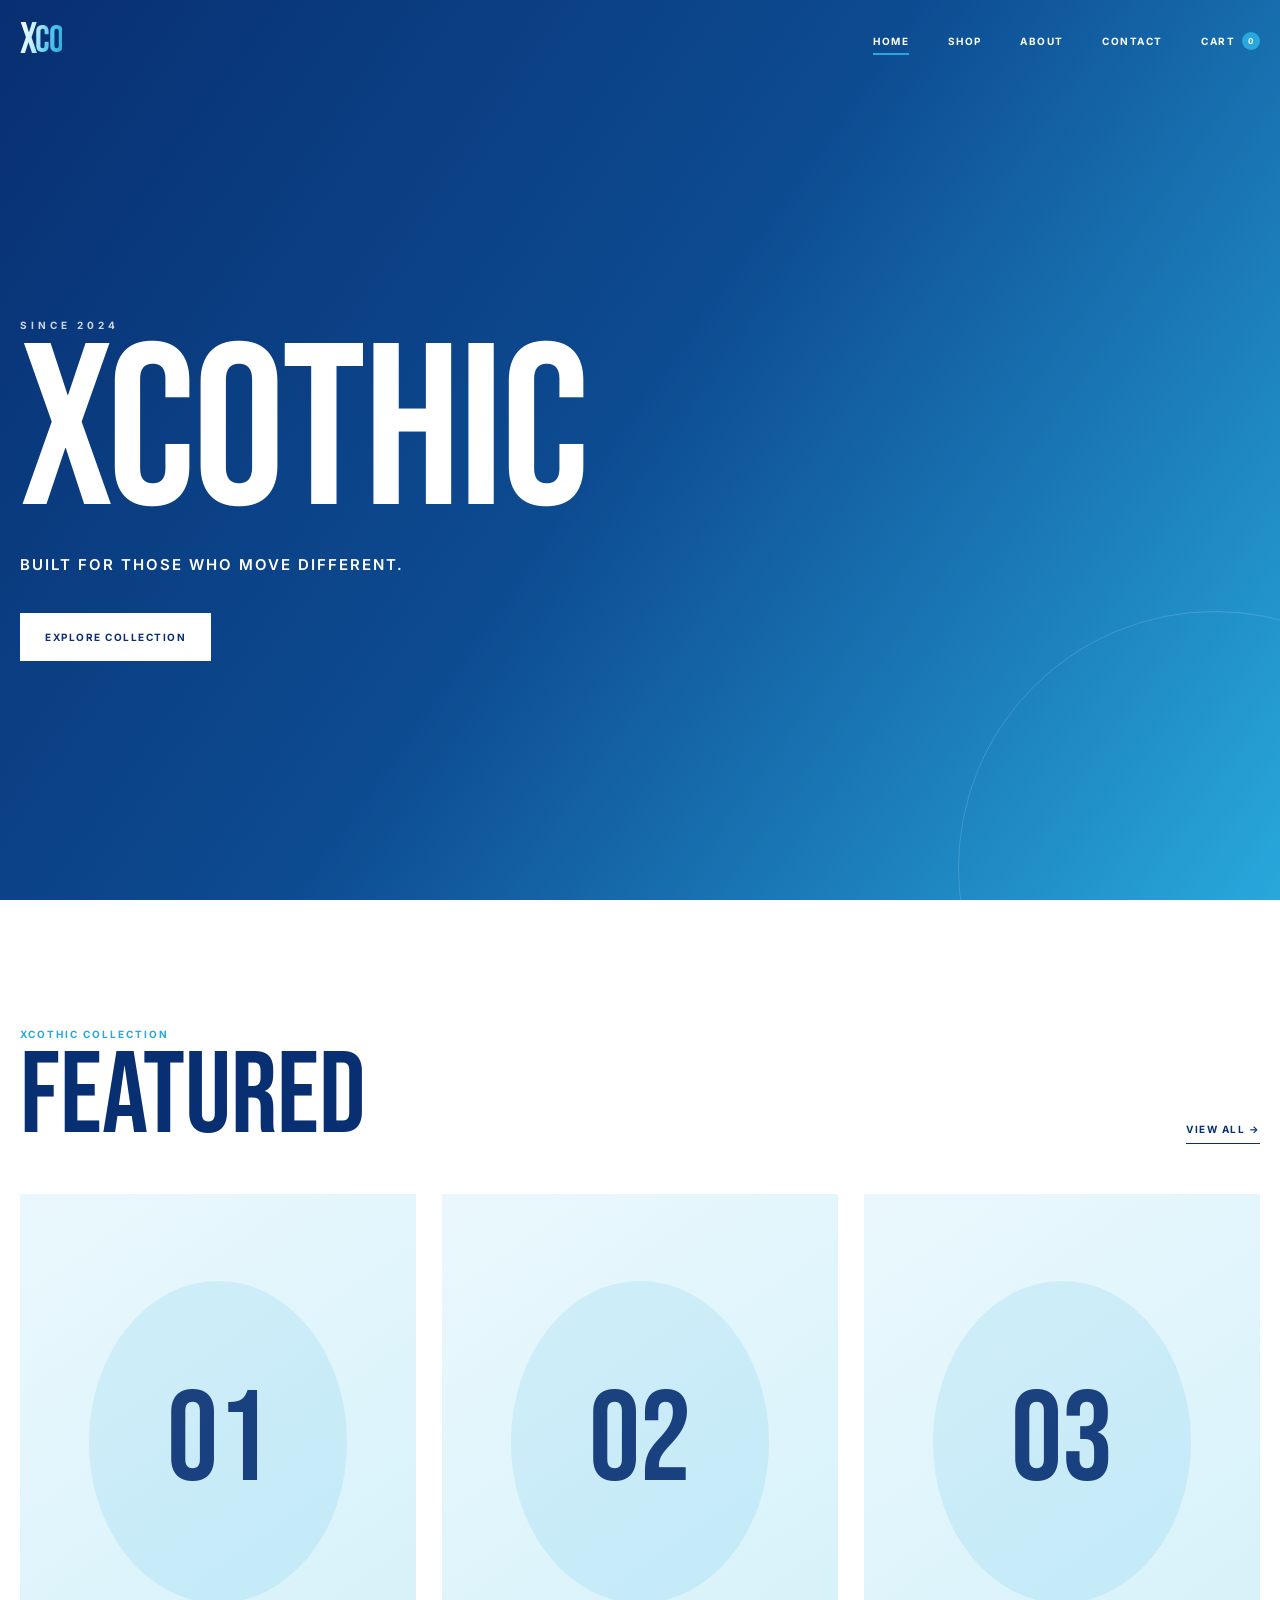
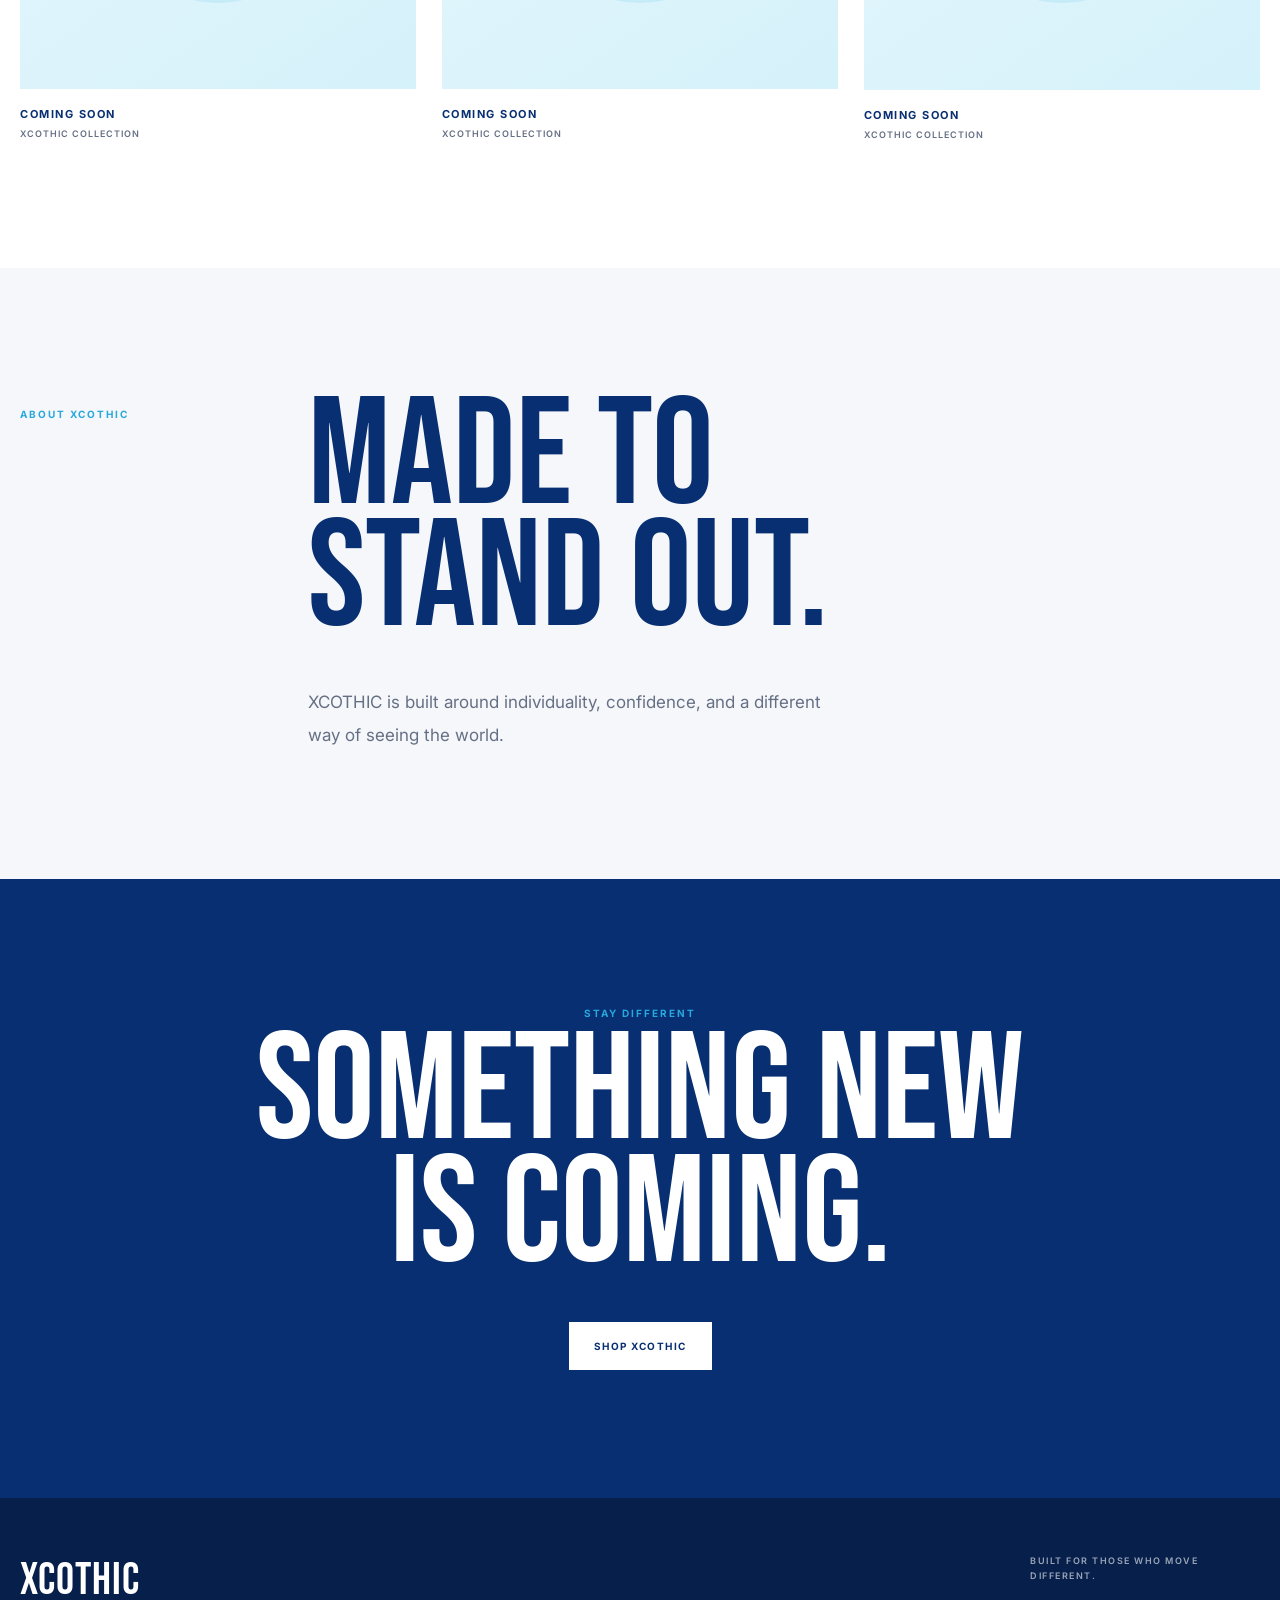
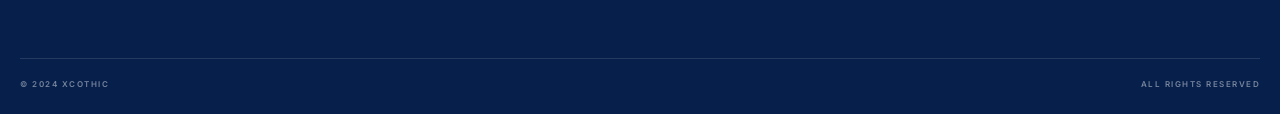
==== commit bdb0e100: "[EDIT] memperbaiki logo dan since serta copyright" ====
--- a/index.html
+++ b/index.html
@@ -11,7 +11,6 @@
 
     <title>XCOTHIC — Official Store</title>
 
-    <!-- GOOGLE FONT -->
     <link rel="preconnect" href="https://fonts.googleapis.com">
     <link
         rel="preconnect"
@@ -24,21 +23,15 @@
         rel="stylesheet"
     >
 
-    <!-- CSS -->
     <link
         rel="stylesheet"
         href="css/style.css"
     >
 </head>
 
-
 <body>
 
-
-    <!-- =========================
-         NAVBAR
-    ========================== -->
-
+    <!-- NAVBAR -->
     <header class="navbar">
 
         <div class="container nav-container">
@@ -46,10 +39,10 @@
             <a
                 href="index.html"
                 class="logo"
+                aria-label="XCOTHIC"
             >
-                XCOTHIC
+                <span class="logo-x">X</span><span class="logo-co">CO</span>
             </a>
-
 
             <nav class="nav-menu">
 
@@ -85,11 +78,11 @@
                     href="cart.html"
                     class="nav-cart"
                 >
-                    CART <span>0</span>
+                    CART
+                    <span>0</span>
                 </a>
 
             </nav>
-
 
             <button
                 class="menu-toggle"
@@ -104,33 +97,26 @@
     </header>
 
 
-
-    <!-- =========================
-         HERO
-    ========================== -->
-
     <main>
 
+        <!-- HERO -->
         <section class="hero">
 
             <div class="container hero-container">
 
                 <p class="hero-label">
-                    EST. 2026
-                </p>
-
+                    SINCE 2024
+                </p>
 
                 <h1 class="hero-title">
                     XCOTHIC
                 </h1>
 
-
                 <p class="hero-description">
                     BUILT FOR THOSE
                     WHO MOVE DIFFERENT.
                 </p>
 
-
                 <a
                     href="shop.html"
                     class="hero-button"
@@ -143,11 +129,7 @@
         </section>
 
 
-
-        <!-- =========================
-             FEATURED
-        ========================== -->
-
+        <!-- FEATURED -->
         <section class="featured">
 
             <div class="container">
@@ -165,7 +147,6 @@
                         </h2>
 
                     </div>
-
 
                     <a
                         href="shop.html"
@@ -179,18 +160,13 @@
 
                 <div class="featured-grid">
 
-
-                    <!-- PRODUCT 01 -->
-
                     <a
                         href="product.html"
                         class="product-card"
                     >
 
                         <div class="product-image">
-                            <span>
-                                01
-                            </span>
+                            <span>01</span>
                         </div>
 
                         <div class="product-info">
@@ -207,9 +183,6 @@
 
                     </a>
 
-
-
-                    <!-- PRODUCT 02 -->
 
                     <a
                         href="product.html"
@@ -217,9 +190,7 @@
                     >
 
                         <div class="product-image">
-                            <span>
-                                02
-                            </span>
+                            <span>02</span>
                         </div>
 
                         <div class="product-info">
@@ -236,9 +207,6 @@
 
                     </a>
 
-
-
-                    <!-- PRODUCT 03 -->
 
                     <a
                         href="product.html"
@@ -246,9 +214,7 @@
                     >
 
                         <div class="product-image">
-                            <span>
-                                03
-                            </span>
+                            <span>03</span>
                         </div>
 
                         <div class="product-info">
@@ -272,11 +238,7 @@
         </section>
 
 
-
-        <!-- =========================
-             ABOUT
-        ========================== -->
-
+        <!-- ABOUT -->
         <section
             class="about"
             id="about"
@@ -289,8 +251,7 @@
                 </p>
 
                 <h2>
-                    MADE TO
-                    <br>
+                    MADE TO<br>
                     STAND OUT.
                 </h2>
 
@@ -306,11 +267,7 @@
         </section>
 
 
-
-        <!-- =========================
-             CONTACT / CTA
-        ========================== -->
-
+        <!-- CTA -->
         <section
             class="cta"
             id="contact"
@@ -323,8 +280,7 @@
                 </p>
 
                 <h2>
-                    SOMETHING NEW
-                    <br>
+                    SOMETHING NEW<br>
                     IS COMING.
                 </h2>
 
@@ -342,11 +298,7 @@
     </main>
 
 
-
-    <!-- =========================
-         FOOTER
-    ========================== -->
-
+    <!-- FOOTER -->
     <footer class="footer">
 
         <div class="container footer-container">
@@ -364,7 +316,6 @@
 
             </div>
 
-
             <div class="footer-bottom">
 
                 <span>
@@ -382,9 +333,6 @@
     </footer>
 
 
-
-    <!-- JAVASCRIPT -->
-
     <script src="js/script.js"></script>
 
 </body>
--- a/css/style.css
+++ b/css/style.css
@@ -1,11 +1,6 @@
 /* =====================================================
    XCOTHIC
    MAIN STYLE
-===================================================== */
-
-
-/* =====================================================
-   VARIABLES
 ===================================================== */
 
 :root {
@@ -15,22 +10,17 @@
 
     --white: #ffffff;
     --black: #111111;
+
     --gray: #667085;
     --light-gray: #f5f7fa;
 
-    --border: rgba(8, 47, 114, 0.12);
-
     --container: 1240px;
 
-    --radius: 2px;
-
     --transition: 0.25s ease;
 }
 
 
-/* =====================================================
-   RESET
-===================================================== */
+/* RESET */
 
 * {
     margin: 0;
@@ -48,7 +38,6 @@
     min-height: 100vh;
 
     background: var(--white);
-
     color: var(--black);
 
     font-family: "Inter", sans-serif;
@@ -79,9 +68,7 @@
 }
 
 
-/* =====================================================
-   CONTAINER
-===================================================== */
+/* CONTAINER */
 
 .container {
     width: min(
@@ -117,37 +104,98 @@
     min-height: 82px;
 
     display: flex;
+
     align-items: center;
+
     justify-content: space-between;
 
     gap: 30px;
 }
 
 
-/* LOGO */
+/* =====================================================
+   XCO LOGO
+===================================================== */
 
 .logo {
+    position: relative;
+
+    display: inline-flex;
+
+    align-items: center;
+
     flex-shrink: 0;
 
     font-family: "Bebas Neue", sans-serif;
 
-    font-size: 30px;
-
-    line-height: 1;
-
-    letter-spacing: 1.5px;
-
-    color: var(--white);
-}
-
-
-/* NAV MENU */
+    font-size: 38px;
+
+    font-weight: 400;
+
+    line-height: 0.9;
+
+    letter-spacing: -1.5px;
+
+    /*
+       LIGHT / CYAN GRADIENT
+       AGAR TERLIHAT JELAS
+       DI ATAS HERO BIRU
+    */
+
+    background: linear-gradient(
+        100deg,
+        #ffffff 0%,
+        #bcefff 35%,
+        #58c9ee 65%,
+        #28a8dc 100%
+    );
+
+    -webkit-background-clip: text;
+    background-clip: text;
+
+    -webkit-text-fill-color: transparent;
+
+    transition:
+        transform var(--transition),
+        filter var(--transition);
+}
+
+
+.logo:hover {
+    transform: translateY(-1px);
+
+    filter: brightness(1.1);
+}
+
+
+.logo-x {
+    font-size: 1.12em;
+
+    letter-spacing: -2px;
+}
+
+
+.logo-co {
+    font-size: 1em;
+
+    letter-spacing: -1.5px;
+}
+
+
+/* =====================================================
+   NAVIGATION
+===================================================== */
 
 .nav-menu {
     display: flex;
+
     align-items: center;
 
-    gap: clamp(18px, 3vw, 42px);
+    gap: clamp(
+        18px,
+        3vw,
+        42px
+    );
 }
 
 
@@ -163,7 +211,8 @@
 
     color: var(--white);
 
-    transition: opacity var(--transition);
+    transition:
+        opacity var(--transition);
 }
 
 
@@ -179,19 +228,20 @@
     position: absolute;
 
     left: 0;
+
     bottom: -8px;
 
     width: 100%;
+
     height: 2px;
 
     background: var(--blue);
 }
 
-
-/* CART */
 
 .nav-cart {
     display: flex;
+
     align-items: center;
 
     gap: 7px;
@@ -200,10 +250,13 @@
 
 .nav-cart span {
     min-width: 18px;
+
     height: 18px;
 
     display: inline-flex;
+
     align-items: center;
+
     justify-content: center;
 
     border-radius: 50%;
@@ -216,12 +269,13 @@
 }
 
 
-/* MOBILE MENU BUTTON */
+/* MOBILE MENU */
 
 .menu-toggle {
     display: none;
 
     width: 42px;
+
     height: 42px;
 
     border: 1px solid
@@ -247,6 +301,7 @@
     min-height: 100svh;
 
     display: flex;
+
     align-items: center;
 
     overflow: hidden;
@@ -263,17 +318,25 @@
 }
 
 
-/* DECORATIVE SHAPE */
-
 .hero::after {
     content: "";
 
     position: absolute;
 
-    width: clamp(280px, 40vw, 650px);
-    height: clamp(280px, 40vw, 650px);
+    width: clamp(
+        280px,
+        40vw,
+        650px
+    );
+
+    height: clamp(
+        280px,
+        40vw,
+        650px
+    );
 
     right: -15%;
+
     bottom: -25%;
 
     border: 1px solid
@@ -347,9 +410,13 @@
 }
 
 
+/* BUTTON */
+
 .hero-button {
     display: inline-flex;
+
     align-items: center;
+
     justify-content: center;
 
     min-height: 48px;
@@ -390,19 +457,25 @@
 
 
 /* =====================================================
-   SECTION COMMON
+   SECTIONS
 ===================================================== */
 
 .featured,
 .about,
 .cta {
-    padding: clamp(75px, 10vw, 140px) 0;
-}
-
+    padding:
+        clamp(75px, 10vw, 140px)
+        0;
+}
+
+
+/* SECTION HEADING */
 
 .section-heading {
     display: flex;
+
     align-items: flex-end;
+
     justify-content: space-between;
 
     gap: 30px;
@@ -441,6 +514,8 @@
 }
 
 
+/* VIEW ALL */
+
 .view-all {
     padding-bottom: 8px;
 
@@ -469,7 +544,7 @@
 
 
 /* =====================================================
-   FEATURED PRODUCTS
+   PRODUCTS
 ===================================================== */
 
 .featured {
@@ -486,11 +561,13 @@
             minmax(0, 1fr)
         );
 
-    gap: clamp(15px, 2vw, 28px);
-}
-
-
-/* PRODUCT CARD */
+    gap: clamp(
+        15px,
+        2vw,
+        28px
+    );
+}
+
 
 .product-card {
     min-width: 0;
@@ -507,15 +584,15 @@
 }
 
 
-/* PRODUCT IMAGE */
-
 .product-image {
     position: relative;
 
     aspect-ratio: 4 / 5;
 
     display: flex;
+
     align-items: center;
+
     justify-content: center;
 
     overflow: hidden;
@@ -535,12 +612,18 @@
     position: absolute;
 
     width: 65%;
+
     height: 65%;
 
     border-radius: 50%;
 
     background:
-        rgba(40, 168, 220, 0.12);
+        rgba(
+            40,
+            168,
+            220,
+            0.12
+        );
 }
 
 
@@ -565,8 +648,6 @@
 }
 
 
-/* PRODUCT INFO */
-
 .product-info {
     padding: 18px 0 0;
 }
@@ -720,15 +801,23 @@
 
 .footer-brand {
     display: flex;
+
     align-items: flex-start;
+
     justify-content: space-between;
 
     gap: 30px;
 
     padding-bottom: 50px;
 
-    border-bottom: 1px solid
-        rgba(255, 255, 255, 0.12);
+    border-bottom:
+        1px solid
+        rgba(
+            255,
+            255,
+            255,
+            0.12
+        );
 }
 
 
@@ -752,12 +841,19 @@
 
     letter-spacing: 1.5px;
 
-    color: rgba(255, 255, 255, 0.6);
+    color:
+        rgba(
+            255,
+            255,
+            255,
+            0.6
+        );
 }
 
 
 .footer-bottom {
     display: flex;
+
     justify-content: space-between;
 
     gap: 20px;
@@ -770,7 +866,13 @@
 
     letter-spacing: 1.5px;
 
-    color: rgba(255, 255, 255, 0.45);
+    color:
+        rgba(
+            255,
+            255,
+            255,
+            0.45
+        );
 }
 
 
@@ -795,7 +897,10 @@
 
     .featured-grid {
         grid-template-columns:
-            repeat(2, minmax(0, 1fr));
+            repeat(
+                2,
+                minmax(0, 1fr)
+            );
     }
 
 
@@ -835,16 +940,15 @@
 
 
     .logo {
-        font-size: 27px;
-    }
-
-
-    /* MOBILE NAV */
+        font-size: 32px;
+    }
+
 
     .menu-toggle {
         display: flex;
 
         align-items: center;
+
         justify-content: center;
     }
 
@@ -855,10 +959,13 @@
         position: absolute;
 
         top: 72px;
+
         left: 16px;
+
         right: 16px;
 
         flex-direction: column;
+
         align-items: stretch;
 
         gap: 0;
@@ -869,7 +976,12 @@
 
         box-shadow:
             0 15px 40px
-            rgba(0, 0, 0, 0.18);
+            rgba(
+                0,
+                0,
+                0,
+                0.18
+            );
     }
 
 
@@ -888,8 +1000,14 @@
 
         padding: 0 15px;
 
-        border-bottom: 1px solid
-            rgba(255, 255, 255, 0.08);
+        border-bottom:
+            1px solid
+            rgba(
+                255,
+                255,
+                255,
+                0.08
+            );
     }
 
 
@@ -902,8 +1020,6 @@
         border-bottom: none;
     }
 
-
-    /* HERO */
 
     .hero {
         min-height: 100svh;
@@ -942,8 +1058,6 @@
     }
 
 
-    /* SECTIONS */
-
     .section-heading {
         align-items: flex-start;
 
@@ -967,8 +1081,6 @@
     }
 
 
-    /* PRODUCTS */
-
     .featured-grid {
         grid-template-columns: 1fr;
 
@@ -985,8 +1097,6 @@
         font-size: 100px;
     }
 
-
-    /* ABOUT */
 
     .about h2 {
         font-size: clamp(
@@ -1004,8 +1114,6 @@
     }
 
 
-    /* CTA */
-
     .cta h2 {
         font-size: clamp(
             65px,
@@ -1015,8 +1123,6 @@
     }
 
 
-    /* FOOTER */
-
     .footer-brand {
         flex-direction: column;
 
@@ -1046,6 +1152,11 @@
 
     .container {
         width: calc(100% - 28px);
+    }
+
+
+    .logo {
+        font-size: 30px;
     }
 
 
@@ -1100,6 +1211,7 @@
 
     .hero-container {
         padding-top: 100px;
+
         padding-bottom: 60px;
     }
 
@@ -1122,8 +1234,11 @@
     *,
     *::before,
     *::after {
-        transition-duration: 0.01ms !important;
-        animation-duration: 0.01ms !important;
+        transition-duration:
+            0.01ms !important;
+
+        animation-duration:
+            0.01ms !important;
     }
 
 }
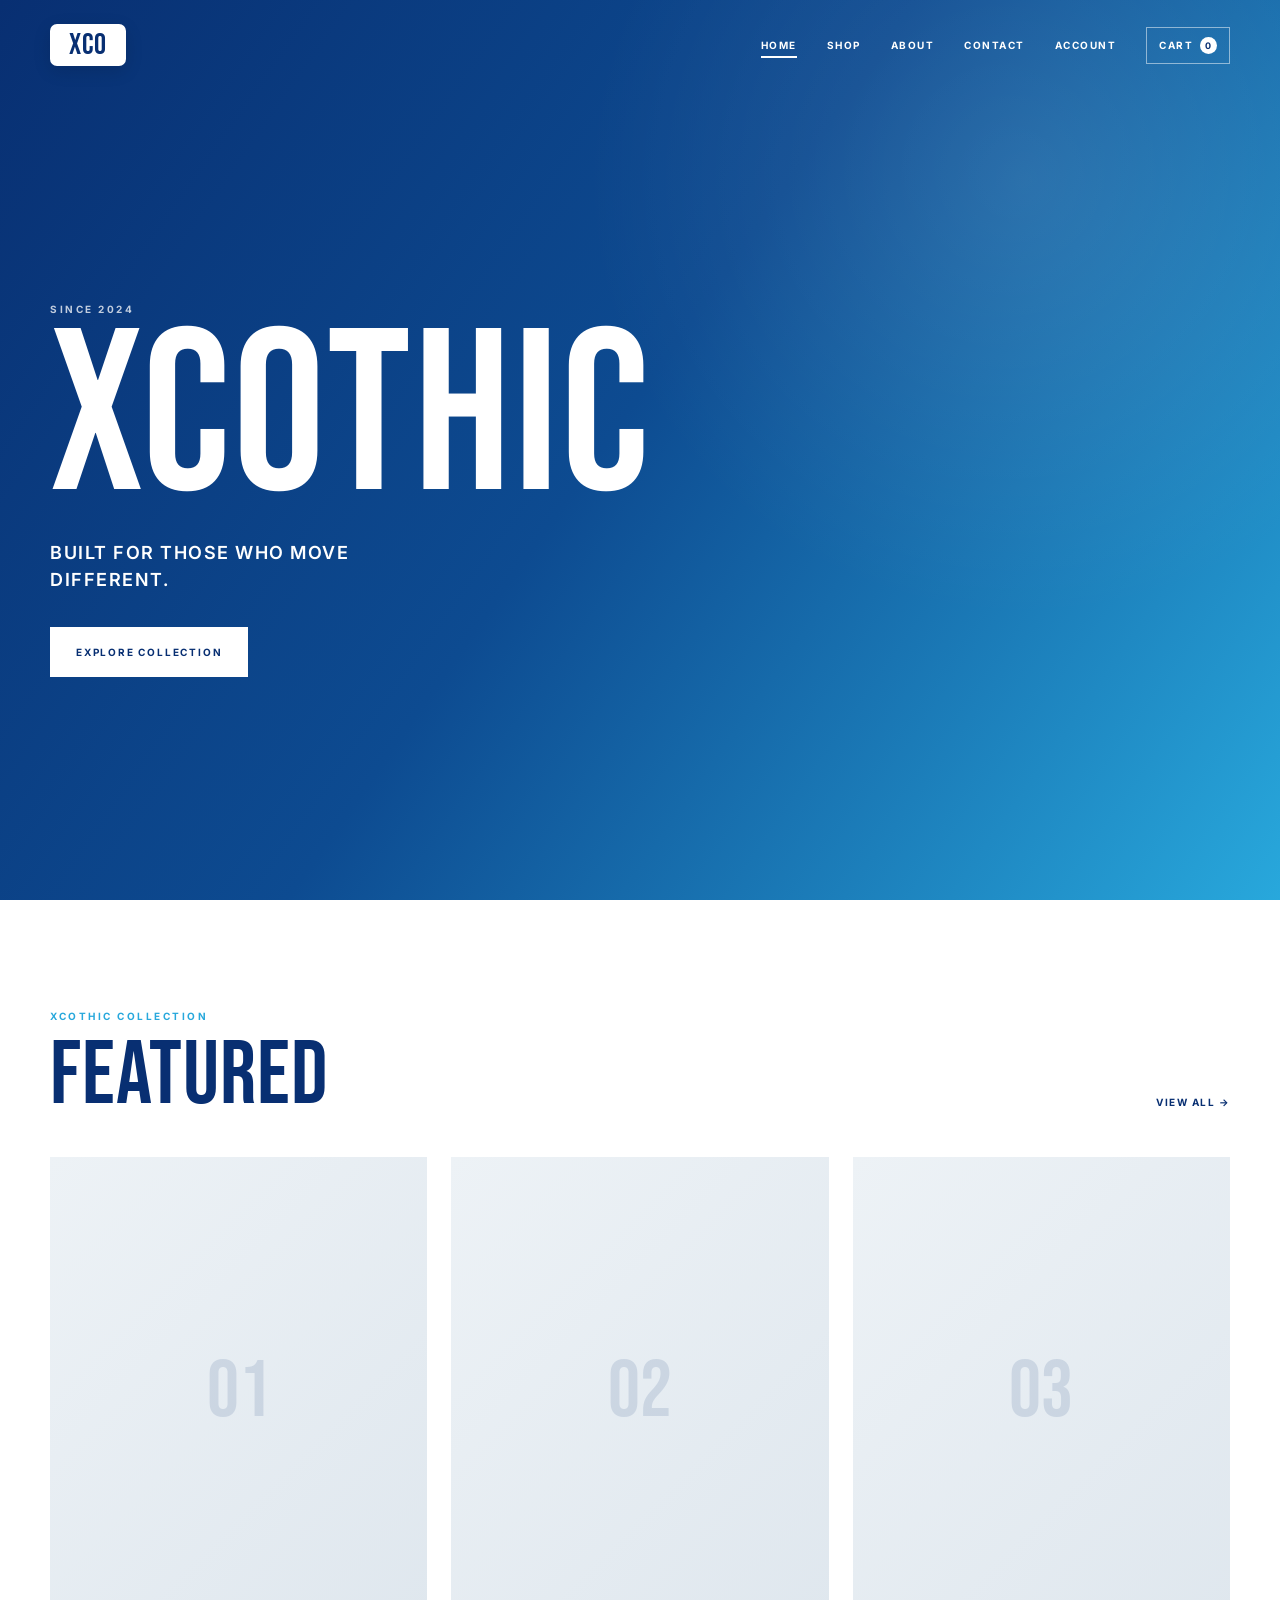
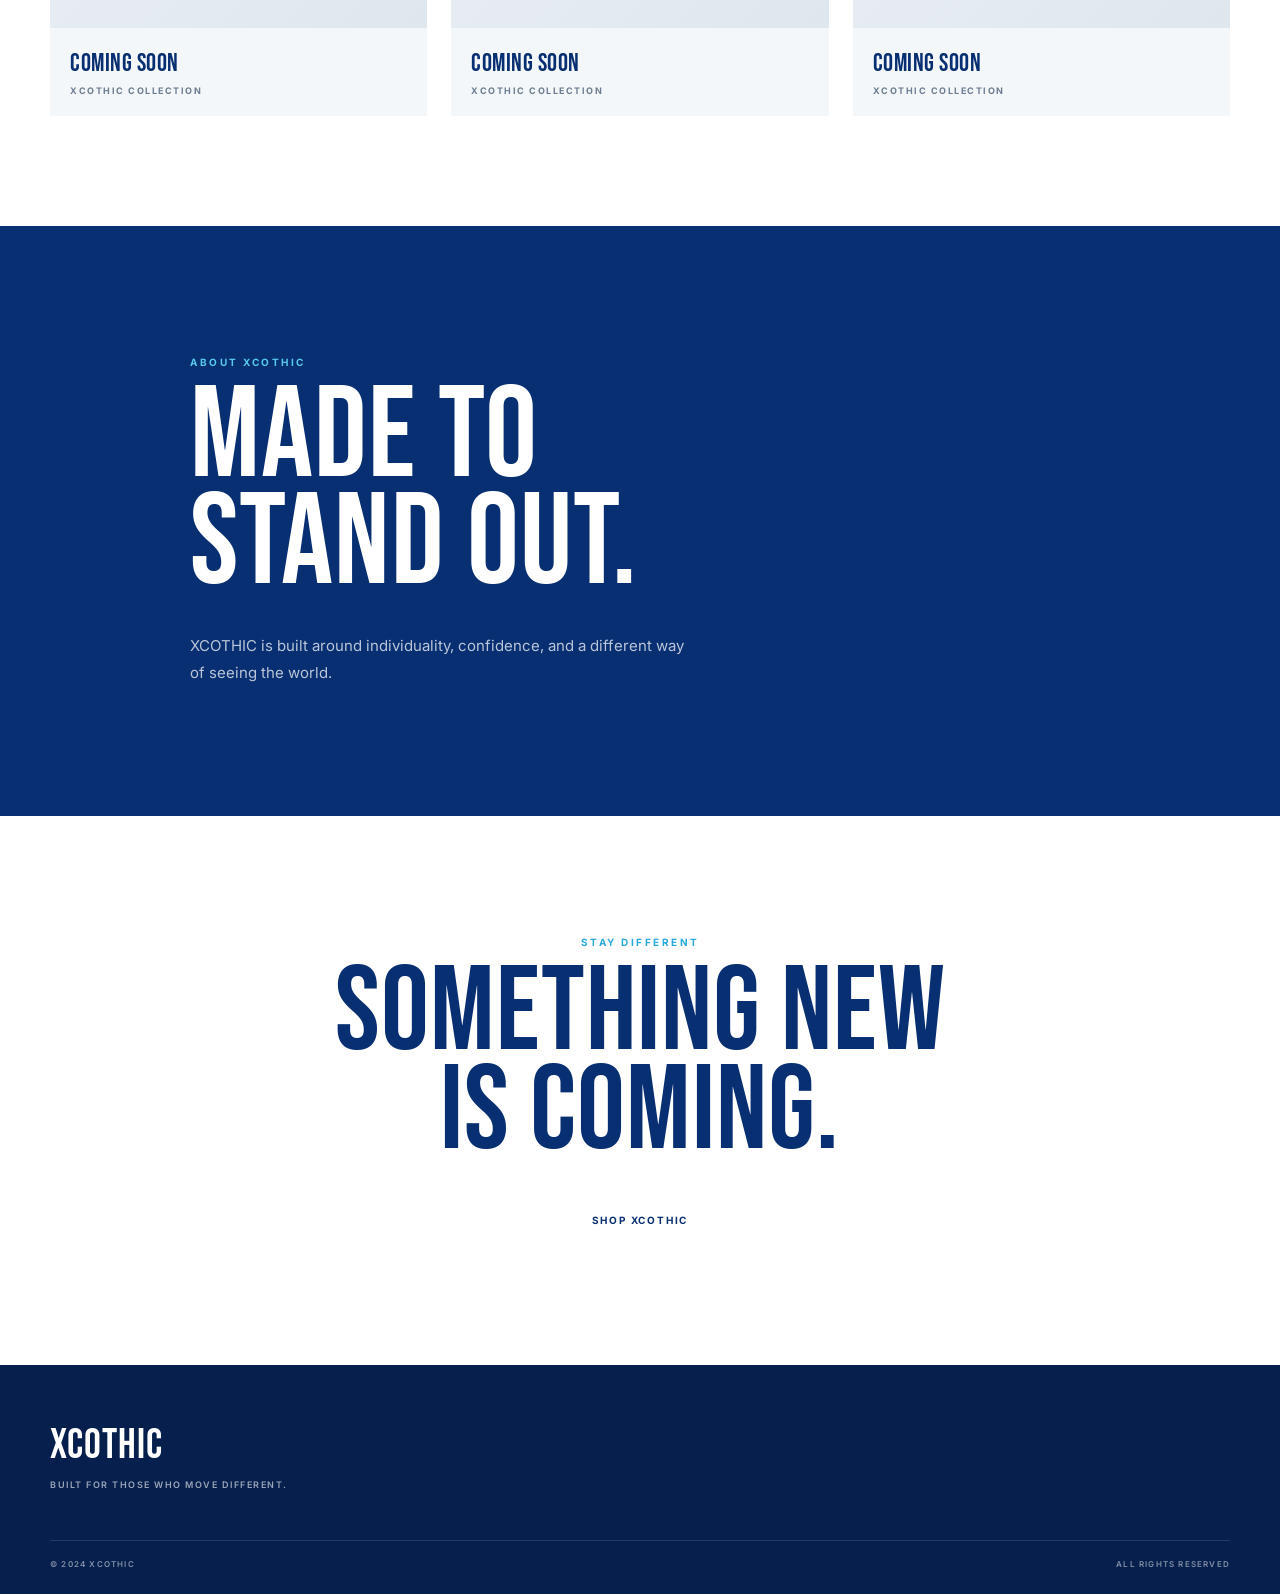
==== commit 01e33614: "[EDIT] mengganti hal yang terlihat ambigu" ====
--- a/index.html
+++ b/index.html
@@ -11,7 +11,9 @@
 
     <title>XCOTHIC — Official Store</title>
 
+    <!-- GOOGLE FONTS -->
     <link rel="preconnect" href="https://fonts.googleapis.com">
+
     <link
         rel="preconnect"
         href="https://fonts.gstatic.com"
@@ -23,28 +25,43 @@
         rel="stylesheet"
     >
 
+    <!-- CSS -->
     <link
         rel="stylesheet"
         href="css/style.css"
     >
 </head>
 
+
 <body>
 
-    <!-- NAVBAR -->
+
+    <!-- ==================================================
+         NAVBAR
+    ================================================== -->
+
     <header class="navbar">
 
         <div class="container nav-container">
+
+
+            <!-- LOGO -->
 
             <a
                 href="index.html"
                 class="logo"
                 aria-label="XCOTHIC"
             >
-                <span class="logo-x">X</span><span class="logo-co">CO</span>
+
+                <span class="logo-main">XCO</span>
+
             </a>
 
+
+            <!-- NAVIGATION -->
+
             <nav class="nav-menu">
+
 
                 <a
                     href="index.html"
@@ -53,6 +70,7 @@
                     HOME
                 </a>
 
+
                 <a
                     href="shop.html"
                     class="nav-link"
@@ -60,6 +78,7 @@
                     SHOP
                 </a>
 
+
                 <a
                     href="#about"
                     class="nav-link"
@@ -67,12 +86,23 @@
                     ABOUT
                 </a>
 
+
                 <a
                     href="#contact"
                     class="nav-link"
                 >
                     CONTACT
                 </a>
+
+
+                <a
+                    href="#"
+                    class="nav-account"
+                    id="openLogin"
+                >
+                    ACCOUNT
+                </a>
+
 
                 <a
                     href="cart.html"
@@ -82,7 +112,11 @@
                     <span>0</span>
                 </a>
 
+
             </nav>
+
+
+            <!-- MOBILE MENU -->
 
             <button
                 class="menu-toggle"
@@ -92,30 +126,42 @@
                 ☰
             </button>
 
+
         </div>
 
     </header>
 
 
+
+    <!-- ==================================================
+         MAIN
+    ================================================== -->
+
     <main>
 
+
         <!-- HERO -->
+
         <section class="hero">
 
             <div class="container hero-container">
+
 
                 <p class="hero-label">
                     SINCE 2024
                 </p>
+
 
                 <h1 class="hero-title">
                     XCOTHIC
                 </h1>
 
+
                 <p class="hero-description">
                     BUILT FOR THOSE
                     WHO MOVE DIFFERENT.
                 </p>
+
 
                 <a
                     href="shop.html"
@@ -124,17 +170,22 @@
                     EXPLORE COLLECTION
                 </a>
 
+
             </div>
 
         </section>
 
 
+
         <!-- FEATURED -->
+
         <section class="featured">
 
             <div class="container">
 
+
                 <div class="section-heading">
+
 
                     <div>
 
@@ -142,11 +193,13 @@
                             XCOTHIC COLLECTION
                         </p>
 
+
                         <h2>
                             FEATURED
                         </h2>
 
                     </div>
+
 
                     <a
                         href="shop.html"
@@ -155,10 +208,15 @@
                         VIEW ALL →
                     </a>
 
+
                 </div>
 
 
+
                 <div class="featured-grid">
+
+
+                    <!-- PRODUCT 01 -->
 
                     <a
                         href="product.html"
@@ -166,8 +224,13 @@
                     >
 
                         <div class="product-image">
-                            <span>01</span>
+
+                            <span>
+                                01
+                            </span>
+
                         </div>
+
 
                         <div class="product-info">
 
@@ -175,6 +238,7 @@
                                 COMING SOON
                             </h3>
 
+
                             <p>
                                 XCOTHIC COLLECTION
                             </p>
@@ -183,6 +247,9 @@
 
                     </a>
 
+
+
+                    <!-- PRODUCT 02 -->
 
                     <a
                         href="product.html"
@@ -190,8 +257,13 @@
                     >
 
                         <div class="product-image">
-                            <span>02</span>
+
+                            <span>
+                                02
+                            </span>
+
                         </div>
+
 
                         <div class="product-info">
 
@@ -199,6 +271,7 @@
                                 COMING SOON
                             </h3>
 
+
                             <p>
                                 XCOTHIC COLLECTION
                             </p>
@@ -207,6 +280,9 @@
 
                     </a>
 
+
+
+                    <!-- PRODUCT 03 -->
 
                     <a
                         href="product.html"
@@ -214,8 +290,13 @@
                     >
 
                         <div class="product-image">
-                            <span>03</span>
+
+                            <span>
+                                03
+                            </span>
+
                         </div>
+
 
                         <div class="product-info">
 
@@ -223,6 +304,7 @@
                                 COMING SOON
                             </h3>
 
+
                             <p>
                                 XCOTHIC COLLECTION
                             </p>
@@ -231,6 +313,7 @@
 
                     </a>
 
+
                 </div>
 
             </div>
@@ -238,7 +321,9 @@
         </section>
 
 
+
         <!-- ABOUT -->
+
         <section
             class="about"
             id="about"
@@ -246,14 +331,17 @@
 
             <div class="container about-container">
 
+
                 <p class="section-label">
                     ABOUT XCOTHIC
                 </p>
+
 
                 <h2>
                     MADE TO<br>
                     STAND OUT.
                 </h2>
+
 
                 <p class="about-text">
                     XCOTHIC is built around
@@ -262,12 +350,15 @@
                     the world.
                 </p>
 
+
             </div>
 
         </section>
 
 
+
         <!-- CTA -->
+
         <section
             class="cta"
             id="contact"
@@ -275,14 +366,17 @@
 
             <div class="container cta-container">
 
+
                 <p class="section-label">
                     STAY DIFFERENT
                 </p>
+
 
                 <h2>
                     SOMETHING NEW<br>
                     IS COMING.
                 </h2>
+
 
                 <a
                     href="shop.html"
@@ -291,17 +385,24 @@
                     SHOP XCOTHIC
                 </a>
 
+
             </div>
 
         </section>
 
+
     </main>
 
 
-    <!-- FOOTER -->
+
+    <!-- ==================================================
+         FOOTER
+    ================================================== -->
+
     <footer class="footer">
 
         <div class="container footer-container">
+
 
             <div class="footer-brand">
 
@@ -309,6 +410,7 @@
                     XCOTHIC
                 </span>
 
+
                 <p>
                     BUILT FOR THOSE
                     WHO MOVE DIFFERENT.
@@ -316,25 +418,289 @@
 
             </div>
 
+
             <div class="footer-bottom">
 
                 <span>
                     © 2024 XCOTHIC
                 </span>
 
+
                 <span>
                     ALL RIGHTS RESERVED
                 </span>
 
             </div>
 
+
         </div>
 
     </footer>
 
 
+
+    <!-- ==================================================
+         ACCOUNT MODAL
+    ================================================== -->
+
+    <div
+        class="modal-overlay"
+        id="accountModal"
+    >
+
+
+        <div class="account-modal">
+
+
+            <!-- CLOSE -->
+
+            <button
+                class="modal-close"
+                id="closeAccountModal"
+                type="button"
+                aria-label="Close"
+            >
+                ×
+            </button>
+
+
+
+            <!-- LOGIN -->
+
+            <div
+                class="auth-form active"
+                id="loginForm"
+            >
+
+
+                <p class="auth-label">
+                    XCOTHIC ACCOUNT
+                </p>
+
+
+                <h2>
+                    WELCOME<br>
+                    BACK.
+                </h2>
+
+
+                <p class="auth-description">
+                    SIGN IN TO YOUR ACCOUNT.
+                </p>
+
+
+                <form id="loginFormElement">
+
+
+                    <div class="input-group">
+
+                        <label for="loginEmail">
+                            EMAIL
+                        </label>
+
+
+                        <input
+                            type="email"
+                            id="loginEmail"
+                            placeholder="YOUR EMAIL"
+                            autocomplete="email"
+                            required
+                        >
+
+                    </div>
+
+
+
+                    <div class="input-group">
+
+                        <label for="loginPassword">
+                            PASSWORD
+                        </label>
+
+
+                        <input
+                            type="password"
+                            id="loginPassword"
+                            placeholder="YOUR PASSWORD"
+                            autocomplete="current-password"
+                            required
+                        >
+
+                    </div>
+
+
+
+                    <button
+                        type="submit"
+                        class="auth-button"
+                    >
+                        SIGN IN
+                    </button>
+
+
+                </form>
+
+
+                <p class="auth-switch">
+
+                    DON'T HAVE AN ACCOUNT?
+
+                    <button
+                        type="button"
+                        id="showRegister"
+                    >
+                        CREATE ACCOUNT
+                    </button>
+
+                </p>
+
+
+            </div>
+
+
+
+            <!-- REGISTER -->
+
+            <div
+                class="auth-form"
+                id="registerForm"
+            >
+
+
+                <p class="auth-label">
+                    XCOTHIC ACCOUNT
+                </p>
+
+
+                <h2>
+                    CREATE<br>
+                    ACCOUNT.
+                </h2>
+
+
+                <p class="auth-description">
+                    JOIN THE XCOTHIC COMMUNITY.
+                </p>
+
+
+                <form id="registerFormElement">
+
+
+                    <div class="input-group">
+
+                        <label for="registerName">
+                            FULL NAME
+                        </label>
+
+
+                        <input
+                            type="text"
+                            id="registerName"
+                            placeholder="YOUR NAME"
+                            autocomplete="name"
+                            required
+                        >
+
+                    </div>
+
+
+
+                    <div class="input-group">
+
+                        <label for="registerEmail">
+                            EMAIL
+                        </label>
+
+
+                        <input
+                            type="email"
+                            id="registerEmail"
+                            placeholder="YOUR EMAIL"
+                            autocomplete="email"
+                            required
+                        >
+
+                    </div>
+
+
+
+                    <div class="input-group">
+
+                        <label for="registerPassword">
+                            PASSWORD
+                        </label>
+
+
+                        <input
+                            type="password"
+                            id="registerPassword"
+                            placeholder="CREATE PASSWORD"
+                            autocomplete="new-password"
+                            required
+                        >
+
+                    </div>
+
+
+
+                    <div class="input-group">
+
+                        <label for="registerConfirmPassword">
+                            CONFIRM PASSWORD
+                        </label>
+
+
+                        <input
+                            type="password"
+                            id="registerConfirmPassword"
+                            placeholder="CONFIRM PASSWORD"
+                            autocomplete="new-password"
+                            required
+                        >
+
+                    </div>
+
+
+
+                    <button
+                        type="submit"
+                        class="auth-button"
+                    >
+                        CREATE ACCOUNT
+                    </button>
+
+
+                </form>
+
+
+                <p class="auth-switch">
+
+                    ALREADY HAVE AN ACCOUNT?
+
+                    <button
+                        type="button"
+                        id="showLogin"
+                    >
+                        SIGN IN
+                    </button>
+
+                </p>
+
+
+            </div>
+
+
+        </div>
+
+    </div>
+
+
+
+    <!-- JAVASCRIPT -->
+
     <script src="js/script.js"></script>
 
+
 </body>
 
 </html>
--- a/css/style.css
+++ b/css/style.css
@@ -1,26 +1,6 @@
-/* =====================================================
-   XCOTHIC
-   MAIN STYLE
-===================================================== */
-
-:root {
-    --deep-blue: #082f72;
-    --blue: #28a8dc;
-    --light-blue: #eaf8fd;
-
-    --white: #ffffff;
-    --black: #111111;
-
-    --gray: #667085;
-    --light-gray: #f5f7fa;
-
-    --container: 1240px;
-
-    --transition: 0.25s ease;
-}
-
-
-/* RESET */
+/* ==================================================
+   XCOTHIC — GLOBAL RESET
+================================================== */
 
 * {
     margin: 0;
@@ -28,25 +8,34 @@
     box-sizing: border-box;
 }
 
-
 html {
     scroll-behavior: smooth;
 }
 
-
 body {
     min-height: 100vh;
 
-    background: var(--white);
-    color: var(--black);
+    background: #ffffff;
+    color: #082f72;
 
     font-family: "Inter", sans-serif;
 
     overflow-x: hidden;
-
-    -webkit-font-smoothing: antialiased;
-}
-
+}
+
+a {
+    color: inherit;
+    text-decoration: none;
+}
+
+button,
+input {
+    font: inherit;
+}
+
+button {
+    cursor: pointer;
+}
 
 img {
     display: block;
@@ -54,35 +43,40 @@
 }
 
 
-a {
-    color: inherit;
-    text-decoration: none;
-}
-
-
-button,
-input,
-select,
-textarea {
-    font: inherit;
-}
-
-
-/* CONTAINER */
+/* ==================================================
+   VARIABLES
+================================================== */
+
+:root {
+    --deep-blue: #082f72;
+    --blue: #28a8dc;
+    --light-blue: #58c9ee;
+
+    --white: #ffffff;
+    --black: #08111f;
+
+    --gray: #6d7d91;
+    --light-gray: #f4f7fa;
+    --border: #dce4eb;
+
+    --transition: 0.25s ease;
+}
+
+
+/* ==================================================
+   CONTAINER
+================================================== */
 
 .container {
-    width: min(
-        calc(100% - 40px),
-        var(--container)
-    );
+    width: min(1180px, calc(100% - 40px));
 
     margin-inline: auto;
 }
 
 
-/* =====================================================
+/* ==================================================
    NAVBAR
-===================================================== */
+================================================== */
 
 .navbar {
     position: absolute;
@@ -94,115 +88,109 @@
 
     z-index: 100;
 
-    background: transparent;
+    padding: 24px 0;
 
     color: var(--white);
 }
 
 
 .nav-container {
-    min-height: 82px;
-
     display: flex;
 
     align-items: center;
-
     justify-content: space-between;
 
     gap: 30px;
 }
 
 
-/* =====================================================
-   XCO LOGO
-===================================================== */
+/* ==================================================
+   LOGO
+================================================== */
 
 .logo {
-    position: relative;
-
     display: inline-flex;
 
     align-items: center;
+    justify-content: center;
 
     flex-shrink: 0;
 
-    font-family: "Bebas Neue", sans-serif;
-
-    font-size: 38px;
-
-    font-weight: 400;
-
-    line-height: 0.9;
-
-    letter-spacing: -1.5px;
-
-    /*
-       LIGHT / CYAN GRADIENT
-       AGAR TERLIHAT JELAS
-       DI ATAS HERO BIRU
-    */
-
-    background: linear-gradient(
-        100deg,
-        #ffffff 0%,
-        #bcefff 35%,
-        #58c9ee 65%,
-        #28a8dc 100%
-    );
-
-    -webkit-background-clip: text;
-    background-clip: text;
-
-    -webkit-text-fill-color: transparent;
+    min-width: 76px;
+    height: 42px;
+
+    padding: 0 12px;
+
+    background: #ffffff;
+
+    border: 2px solid #ffffff;
+
+    border-radius: 7px;
+
+    color: var(--deep-blue);
+
+    text-decoration: none;
+
+    box-shadow:
+        0 5px 18px rgba(0, 0, 0, 0.12);
 
     transition:
         transform var(--transition),
-        filter var(--transition);
+        box-shadow var(--transition);
 }
 
 
 .logo:hover {
-    transform: translateY(-1px);
-
-    filter: brightness(1.1);
-}
-
-
-.logo-x {
-    font-size: 1.12em;
-
-    letter-spacing: -2px;
-}
-
-
-.logo-co {
-    font-size: 1em;
-
-    letter-spacing: -1.5px;
-}
-
-
-/* =====================================================
-   NAVIGATION
-===================================================== */
+    transform: translateY(-2px);
+
+    box-shadow:
+        0 8px 24px rgba(0, 0, 0, 0.18);
+}
+
+
+.logo-main {
+    display: block;
+
+    font-family: "Bebas Neue", sans-serif;
+
+    font-size: 30px;
+
+    font-weight: 400;
+
+    line-height: 1;
+
+    letter-spacing: 1px;
+
+    color: var(--deep-blue);
+}
+
+
+/* ==================================================
+   NAV MENU
+================================================== */
 
 .nav-menu {
     display: flex;
 
     align-items: center;
 
-    gap: clamp(
-        18px,
-        3vw,
-        42px
-    );
+    gap: 30px;
 }
 
 
 .nav-link,
+.nav-account,
 .nav-cart {
     position: relative;
 
+    display: inline-flex;
+
+    align-items: center;
+
+    gap: 7px;
+
+    font-family: "Inter", sans-serif;
+
     font-size: 10px;
 
     font-weight: 700;
@@ -212,13 +200,13 @@
     color: var(--white);
 
     transition:
-        opacity var(--transition);
+        color var(--transition);
 }
 
 
 .nav-link:hover,
-.nav-cart:hover {
-    opacity: 0.65;
+.nav-account:hover {
+    color: var(--light-blue);
 }
 
 
@@ -228,72 +216,93 @@
     position: absolute;
 
     left: 0;
-
-    bottom: -8px;
+    bottom: -7px;
 
     width: 100%;
-
     height: 2px;
 
-    background: var(--blue);
-}
-
+    background: var(--white);
+}
+
+
+/* ==================================================
+   CART
+================================================== */
 
 .nav-cart {
-    display: flex;
+    padding: 9px 12px;
+
+    border: 1px solid rgba(255, 255, 255, 0.5);
+
+    transition:
+        background var(--transition),
+        color var(--transition),
+        border-color var(--transition);
+}
+
+
+.nav-cart span {
+    display: inline-flex;
 
     align-items: center;
-
-    gap: 7px;
-}
-
-
-.nav-cart span {
-    min-width: 18px;
-
-    height: 18px;
-
-    display: inline-flex;
-
-    align-items: center;
-
     justify-content: center;
 
+    min-width: 17px;
+    height: 17px;
+
+    padding: 0 4px;
+
     border-radius: 50%;
 
-    background: var(--blue);
+    background: var(--white);
+
+    color: var(--deep-blue);
+
+    font-size: 9px;
+}
+
+
+.nav-cart:hover {
+    background: var(--white);
+
+    color: var(--deep-blue);
+
+    border-color: var(--white);
+}
+
+
+.nav-cart:hover span {
+    background: var(--deep-blue);
 
     color: var(--white);
-
-    font-size: 8px;
-}
-
-
-/* MOBILE MENU */
+}
+
+
+/* ==================================================
+   MOBILE MENU BUTTON
+================================================== */
 
 .menu-toggle {
     display: none;
 
     width: 42px;
-
     height: 42px;
 
-    border: 1px solid
-        rgba(255, 255, 255, 0.3);
+    border: 1px solid rgba(255, 255, 255, 0.5);
 
     background: transparent;
 
     color: var(--white);
 
-    cursor: pointer;
-
     font-size: 20px;
-}
-
-
-/* =====================================================
+
+    line-height: 1;
+}
+
+
+/* ==================================================
    HERO
-===================================================== */
+================================================== */
 
 .hero {
     position: relative;
@@ -318,31 +327,19 @@
 }
 
 
-.hero::after {
+.hero::before {
     content: "";
 
     position: absolute;
 
-    width: clamp(
-        280px,
-        40vw,
-        650px
-    );
-
-    height: clamp(
-        280px,
-        40vw,
-        650px
-    );
-
-    right: -15%;
-
-    bottom: -25%;
-
-    border: 1px solid
-        rgba(255, 255, 255, 0.15);
-
-    border-radius: 50%;
+    inset: 0;
+
+    background:
+        radial-gradient(
+            circle at 80% 20%,
+            rgba(255, 255, 255, 0.1),
+            transparent 35%
+        );
 
     pointer-events: none;
 }
@@ -357,73 +354,66 @@
 }
 
 
+.hero-label,
+.section-label {
+    margin-bottom: 16px;
+
+    font-size: 10px;
+
+    font-weight: 700;
+
+    letter-spacing: 2.5px;
+}
+
+
 .hero-label {
-    margin-bottom: 18px;
-
-    font-size: 10px;
-
-    font-weight: 700;
-
-    letter-spacing: 4px;
-
-    opacity: 0.8;
+    color: rgba(255, 255, 255, 0.75);
 }
 
 
 .hero-title {
-    max-width: 100%;
+    margin: 0;
 
     font-family: "Bebas Neue", sans-serif;
 
-    font-size: clamp(
-        90px,
-        18vw,
-        240px
-    );
+    font-size: clamp(90px, 18vw, 230px);
 
     font-weight: 400;
 
-    line-height: 0.75;
-
-    letter-spacing: -2px;
-
-    word-break: break-word;
+    line-height: 0.78;
+
+    letter-spacing: 3px;
+
+    color: var(--white);
 }
 
 
 .hero-description {
-    max-width: 430px;
-
-    margin-top: 30px;
-
-    font-size: clamp(
-        12px,
-        1.4vw,
-        15px
-    );
+    max-width: 420px;
+
+    margin-top: 28px;
+
+    font-size: clamp(14px, 2vw, 18px);
 
     font-weight: 600;
 
-    line-height: 1.7;
-
-    letter-spacing: 2px;
-}
-
-
-/* BUTTON */
+    line-height: 1.5;
+
+    letter-spacing: 1.5px;
+}
+
 
 .hero-button {
     display: inline-flex;
 
     align-items: center;
-
     justify-content: center;
 
-    min-height: 48px;
-
-    margin-top: 35px;
-
-    padding: 0 25px;
+    min-height: 50px;
+
+    margin-top: 34px;
+
+    padding: 0 26px;
 
     background: var(--white);
 
@@ -433,7 +423,7 @@
 
     font-weight: 700;
 
-    letter-spacing: 1.5px;
+    letter-spacing: 1.8px;
 
     transition:
         background var(--transition),
@@ -443,7 +433,7 @@
 
 
 .hero-button:hover {
-    background: var(--blue);
+    background: var(--deep-blue);
 
     color: var(--white);
 
@@ -451,48 +441,30 @@
 }
 
 
-.hero-button:active {
-    transform: translateY(0);
-}
-
-
-/* =====================================================
-   SECTIONS
-===================================================== */
-
-.featured,
-.about,
-.cta {
-    padding:
-        clamp(75px, 10vw, 140px)
-        0;
-}
-
-
-/* SECTION HEADING */
+/* ==================================================
+   FEATURED
+================================================== */
+
+.featured {
+    padding: 110px 0;
+
+    background: var(--white);
+}
+
 
 .section-heading {
     display: flex;
 
     align-items: flex-end;
-
     justify-content: space-between;
 
     gap: 30px;
 
-    margin-bottom: 50px;
+    margin-bottom: 42px;
 }
 
 
 .section-label {
-    margin-bottom: 12px;
-
-    font-size: 10px;
-
-    font-weight: 700;
-
-    letter-spacing: 2px;
-
     color: var(--blue);
 }
 
@@ -500,27 +472,20 @@
 .section-heading h2 {
     font-family: "Bebas Neue", sans-serif;
 
-    font-size: clamp(
-        60px,
-        9vw,
-        120px
-    );
+    font-size: clamp(50px, 8vw, 90px);
 
     font-weight: 400;
 
-    line-height: 0.8;
-
-    color: var(--deep-blue);
-}
-
-
-/* VIEW ALL */
+    line-height: 0.85;
+
+    letter-spacing: 1px;
+
+    color: var(--deep-blue);
+}
+
 
 .view-all {
-    padding-bottom: 8px;
-
-    border-bottom: 1px solid
-        var(--deep-blue);
+    padding-bottom: 7px;
 
     font-size: 10px;
 
@@ -531,48 +496,36 @@
     color: var(--deep-blue);
 
     transition:
-        color var(--transition),
-        border-color var(--transition);
+        color var(--transition);
 }
 
 
 .view-all:hover {
     color: var(--blue);
-
-    border-color: var(--blue);
-}
-
-
-/* =====================================================
-   PRODUCTS
-===================================================== */
-
-.featured {
-    background: var(--white);
-}
-
+}
+
+
+/* ==================================================
+   PRODUCT GRID
+================================================== */
 
 .featured-grid {
     display: grid;
 
     grid-template-columns:
         repeat(
-            3,
-            minmax(0, 1fr)
+            auto-fit,
+            minmax(240px, 1fr)
         );
 
-    gap: clamp(
-        15px,
-        2vw,
-        28px
-    );
+    gap: 24px;
 }
 
 
 .product-card {
-    min-width: 0;
-
     display: block;
+
+    background: var(--light-gray);
 
     transition:
         transform var(--transition);
@@ -592,162 +545,116 @@
     display: flex;
 
     align-items: center;
-
     justify-content: center;
 
     overflow: hidden;
 
     background:
         linear-gradient(
-            145deg,
-            var(--light-blue),
-            #d5f1fa
+            135deg,
+            #edf2f6,
+            #dfe7ee
         );
 }
 
 
-.product-image::before {
-    content: "";
-
-    position: absolute;
-
-    width: 65%;
-
-    height: 65%;
-
-    border-radius: 50%;
-
-    background:
-        rgba(
-            40,
-            168,
-            220,
-            0.12
-        );
-}
-
-
 .product-image span {
-    position: relative;
-
-    z-index: 1;
-
     font-family: "Bebas Neue", sans-serif;
 
-    font-size: clamp(
-        70px,
-        10vw,
-        130px
-    );
-
-    line-height: 1;
-
-    color: var(--deep-blue);
-
-    opacity: 0.9;
+    font-size: 80px;
+
+    color: rgba(8, 47, 114, 0.12);
 }
 
 
 .product-info {
-    padding: 18px 0 0;
+    padding: 20px;
 }
 
 
 .product-info h3 {
-    font-size: 11px;
+    margin-bottom: 6px;
+
+    font-family: "Bebas Neue", sans-serif;
+
+    font-size: 25px;
+
+    font-weight: 400;
+
+    letter-spacing: 0.5px;
+
+    color: var(--deep-blue);
+}
+
+
+.product-info p {
+    font-size: 9px;
 
     font-weight: 700;
 
     letter-spacing: 1.5px;
 
-    color: var(--deep-blue);
-}
-
-
-.product-info p {
-    margin-top: 7px;
-
-    font-size: 9px;
-
-    font-weight: 600;
-
-    letter-spacing: 1px;
-
     color: var(--gray);
 }
 
 
-/* =====================================================
+/* ==================================================
    ABOUT
-===================================================== */
+================================================== */
 
 .about {
-    background: var(--light-gray);
+    padding: 130px 0;
+
+    background: var(--deep-blue);
+
+    color: var(--white);
 }
 
 
 .about-container {
-    display: grid;
-
-    grid-template-columns:
-        minmax(150px, 0.4fr)
-        minmax(0, 1.6fr);
-
-    column-gap: 50px;
-
-    row-gap: 30px;
+    max-width: 900px;
 }
 
 
 .about .section-label {
-    margin-top: 12px;
+    color: var(--light-blue);
 }
 
 
 .about h2 {
     font-family: "Bebas Neue", sans-serif;
 
-    font-size: clamp(
-        75px,
-        12vw,
-        170px
-    );
+    font-size: clamp(65px, 11vw, 130px);
 
     font-weight: 400;
 
-    line-height: 0.8;
-
-    color: var(--deep-blue);
+    line-height: 0.82;
+
+    letter-spacing: 1px;
 }
 
 
 .about-text {
-    grid-column: 2;
-
-    max-width: 540px;
-
-    margin-top: 15px;
-
-    font-size: clamp(
-        14px,
-        1.5vw,
-        17px
-    );
-
-    line-height: 1.9;
-
-    color: var(--gray);
-}
-
-
-/* =====================================================
+    max-width: 500px;
+
+    margin-top: 35px;
+
+    font-size: 15px;
+
+    line-height: 1.8;
+
+    color: rgba(255, 255, 255, 0.72);
+}
+
+
+/* ==================================================
    CTA
-===================================================== */
+================================================== */
 
 .cta {
-    background: var(--deep-blue);
-
-    color: var(--white);
+    padding: 120px 0;
+
+    background: var(--white);
 }
 
 
@@ -764,90 +671,50 @@
 .cta h2 {
     font-family: "Bebas Neue", sans-serif;
 
-    font-size: clamp(
-        70px,
-        12vw,
-        170px
-    );
+    font-size: clamp(60px, 10vw, 120px);
 
     font-weight: 400;
 
-    line-height: 0.8;
+    line-height: 0.82;
+
+    letter-spacing: 1px;
+
+    color: var(--deep-blue);
+}
+
+
+/* ==================================================
+   FOOTER
+================================================== */
+
+.footer {
+    padding: 55px 0 25px;
+
+    background: #061f4d;
 
     color: var(--white);
-}
-
-
-.cta .hero-button {
-    margin-top: 45px;
-}
-
-
-/* =====================================================
-   FOOTER
-===================================================== */
-
-.footer {
-    background: #061f4b;
-
-    color: var(--white);
-}
-
-
-.footer-container {
-    padding: 55px 0 25px;
-}
-
-
-.footer-brand {
-    display: flex;
-
-    align-items: flex-start;
-
-    justify-content: space-between;
-
-    gap: 30px;
-
-    padding-bottom: 50px;
-
-    border-bottom:
-        1px solid
-        rgba(
-            255,
-            255,
-            255,
-            0.12
-        );
 }
 
 
 .footer-brand > span {
     font-family: "Bebas Neue", sans-serif;
 
-    font-size: 45px;
+    font-size: 42px;
 
     letter-spacing: 1px;
 }
 
 
 .footer-brand p {
-    max-width: 230px;
+    margin-top: 8px;
 
     font-size: 9px;
 
     font-weight: 600;
 
-    line-height: 1.7;
-
     letter-spacing: 1.5px;
 
-    color:
-        rgba(
-            255,
-            255,
-            255,
-            0.6
-        );
+    color: rgba(255, 255, 255, 0.6);
 }
 
 
@@ -858,89 +725,384 @@
 
     gap: 20px;
 
-    padding-top: 20px;
+    margin-top: 50px;
+
+    padding-top: 18px;
+
+    border-top: 1px solid rgba(255, 255, 255, 0.12);
 
     font-size: 8px;
 
     font-weight: 600;
 
+    letter-spacing: 1.2px;
+
+    color: rgba(255, 255, 255, 0.5);
+}
+
+
+/* ==================================================
+   ACCOUNT MODAL
+================================================== */
+
+.modal-overlay {
+    position: fixed;
+
+    inset: 0;
+
+    z-index: 9999;
+
+    display: flex;
+
+    align-items: center;
+    justify-content: center;
+
+    padding: 20px;
+
+    background:
+        rgba(4, 18, 40, 0.78);
+
+    backdrop-filter: blur(10px);
+
+    -webkit-backdrop-filter: blur(10px);
+
+    opacity: 0;
+
+    visibility: hidden;
+
+    transition:
+        opacity 0.3s ease,
+        visibility 0.3s ease;
+}
+
+
+.modal-overlay.active {
+    opacity: 1;
+
+    visibility: visible;
+}
+
+
+.account-modal {
+    position: relative;
+
+    width: min(100%, 470px);
+
+    max-height: 90vh;
+
+    overflow-y: auto;
+
+    padding: 48px;
+
+    background: var(--white);
+
+    color: var(--deep-blue);
+
+    box-shadow:
+        0 30px 80px rgba(0, 0, 0, 0.35);
+
+    transform:
+        translateY(25px)
+        scale(0.97);
+
+    transition:
+        transform 0.3s ease;
+}
+
+
+.modal-overlay.active .account-modal {
+    transform:
+        translateY(0)
+        scale(1);
+}
+
+
+/* CLOSE */
+
+.modal-close {
+    position: absolute;
+
+    top: 16px;
+    right: 18px;
+
+    width: 38px;
+    height: 38px;
+
+    display: flex;
+
+    align-items: center;
+    justify-content: center;
+
+    border: none;
+
+    background: transparent;
+
+    color: var(--deep-blue);
+
+    font-family: Arial, sans-serif;
+
+    font-size: 31px;
+
+    font-weight: 300;
+
+    line-height: 1;
+
+    cursor: pointer;
+
+    transition:
+        transform var(--transition),
+        opacity var(--transition);
+}
+
+
+.modal-close:hover {
+    transform: rotate(90deg);
+
+    opacity: 0.6;
+}
+
+
+/* AUTH */
+
+.auth-form {
+    display: none;
+}
+
+
+.auth-form.active {
+    display: block;
+}
+
+
+.auth-label {
+    margin-bottom: 12px;
+
+    color: var(--blue);
+
+    font-size: 10px;
+
+    font-weight: 700;
+
+    letter-spacing: 2px;
+}
+
+
+.auth-form h2 {
+    font-family: "Bebas Neue", sans-serif;
+
+    font-size: clamp(50px, 8vw, 72px);
+
+    font-weight: 400;
+
+    line-height: 0.86;
+
+    letter-spacing: 1px;
+
+    color: var(--deep-blue);
+}
+
+
+.auth-description {
+    margin: 20px 0 30px;
+
+    color: var(--gray);
+
+    font-size: 11px;
+
+    font-weight: 600;
+
+    letter-spacing: 1.3px;
+}
+
+
+/* INPUT */
+
+.input-group {
+    margin-bottom: 19px;
+}
+
+
+.input-group label {
+    display: block;
+
+    margin-bottom: 8px;
+
+    color: var(--deep-blue);
+
+    font-size: 9px;
+
+    font-weight: 700;
+
     letter-spacing: 1.5px;
-
-    color:
-        rgba(
-            255,
-            255,
-            255,
-            0.45
-        );
-}
-
-
-/* =====================================================
-   TABLET
-===================================================== */
+}
+
+
+.input-group input {
+    width: 100%;
+
+    height: 50px;
+
+    padding: 0 15px;
+
+    outline: none;
+
+    border: 1px solid var(--border);
+
+    background: #f7f9fb;
+
+    color: var(--deep-blue);
+
+    font-size: 12px;
+
+    transition:
+        border-color var(--transition),
+        background var(--transition),
+        box-shadow var(--transition);
+}
+
+
+.input-group input::placeholder {
+    color: #a2adba;
+}
+
+
+.input-group input:focus {
+    border-color: var(--blue);
+
+    background: var(--white);
+
+    box-shadow:
+        0 0 0 3px rgba(40, 168, 220, 0.12);
+}
+
+
+/* AUTH BUTTON */
+
+.auth-button {
+    width: 100%;
+
+    min-height: 52px;
+
+    margin-top: 7px;
+
+    border: none;
+
+    background: var(--deep-blue);
+
+    color: var(--white);
+
+    font-size: 10px;
+
+    font-weight: 700;
+
+    letter-spacing: 2px;
+
+    transition:
+        background var(--transition),
+        transform var(--transition);
+}
+
+
+.auth-button:hover {
+    background: var(--blue);
+
+    transform: translateY(-1px);
+}
+
+
+/* SWITCH */
+
+.auth-switch {
+    margin-top: 27px;
+
+    text-align: center;
+
+    color: #7c8998;
+
+    font-size: 9px;
+
+    font-weight: 600;
+
+    letter-spacing: 0.8px;
+}
+
+
+.auth-switch button {
+    padding: 0;
+
+    border: none;
+
+    background: transparent;
+
+    color: var(--blue);
+
+    font-size: 9px;
+
+    font-weight: 700;
+
+    letter-spacing: 0.8px;
+}
+
+
+.auth-switch button:hover {
+    text-decoration: underline;
+}
+
+
+/* ==================================================
+   RESPONSIVE — TABLET
+================================================== */
 
 @media (max-width: 900px) {
+
+    .nav-menu {
+        gap: 20px;
+    }
+
+    .hero-title {
+        font-size: clamp(80px, 17vw, 170px);
+    }
+
+}
+
+
+/* ==================================================
+   RESPONSIVE — MOBILE
+================================================== */
+
+@media (max-width: 700px) {
 
     .container {
         width: min(
-            calc(100% - 32px),
-            var(--container)
+            100% - 28px,
+            600px
         );
     }
 
 
+    .navbar {
+        padding: 16px 0;
+    }
+
+
+    .logo {
+        min-width: 68px;
+
+        height: 38px;
+
+        padding: 0 10px;
+
+        border-radius: 6px;
+    }
+
+
+    .logo-main {
+        font-size: 27px;
+    }
+
+
     .nav-menu {
-        gap: 22px;
-    }
-
-
-    .featured-grid {
-        grid-template-columns:
-            repeat(
-                2,
-                minmax(0, 1fr)
-            );
-    }
-
-
-    .about-container {
-        grid-template-columns: 1fr;
-    }
-
-
-    .about .section-label {
-        margin-top: 0;
-    }
-
-
-    .about h2 {
-        grid-column: 1;
-    }
-
-
-    .about-text {
-        grid-column: 1;
-
-        margin-top: 0;
-    }
-
-}
-
-
-/* =====================================================
-   MOBILE
-===================================================== */
-
-@media (max-width: 700px) {
-
-    .nav-container {
-        min-height: 72px;
-    }
-
-
-    .logo {
-        font-size: 32px;
+        display: none;
     }
 
 
@@ -948,190 +1110,59 @@
         display: flex;
 
         align-items: center;
-
         justify-content: center;
     }
 
 
-    .nav-menu {
-        display: none;
-
-        position: absolute;
-
-        top: 72px;
-
-        left: 16px;
-
-        right: 16px;
-
-        flex-direction: column;
-
-        align-items: stretch;
-
-        gap: 0;
-
-        padding: 10px;
-
-        background: var(--deep-blue);
-
-        box-shadow:
-            0 15px 40px
-            rgba(
-                0,
-                0,
-                0,
-                0.18
-            );
-    }
-
-
-    .nav-menu.open {
-        display: flex;
-    }
-
-
-    .nav-link,
-    .nav-cart {
-        display: flex;
-
-        align-items: center;
-
-        min-height: 48px;
-
-        padding: 0 15px;
-
-        border-bottom:
-            1px solid
-            rgba(
-                255,
-                255,
-                255,
-                0.08
-            );
-    }
-
-
-    .nav-link.active::after {
-        display: none;
-    }
-
-
-    .nav-cart {
-        border-bottom: none;
-    }
-
-
-    .hero {
-        min-height: 100svh;
-    }
-
-
     .hero-container {
-        padding-top: 100px;
+        padding-top: 65px;
     }
 
 
     .hero-title {
         font-size: clamp(
-            82px,
-            23vw,
-            150px
+            72px,
+            22vw,
+            125px
         );
 
-        letter-spacing: -1px;
+        letter-spacing: 2px;
     }
 
 
     .hero-description {
-        max-width: 300px;
-
-        margin-top: 25px;
-    }
-
-
-    .hero-button {
-        width: 100%;
-
-        max-width: 300px;
-
-        margin-top: 30px;
+        max-width: 310px;
+
+        font-size: 13px;
+    }
+
+
+    .featured {
+        padding: 80px 0;
     }
 
 
     .section-heading {
-        align-items: flex-start;
-
-        flex-direction: column;
-
-        margin-bottom: 35px;
-    }
-
-
-    .section-heading h2 {
-        font-size: clamp(
-            65px,
-            18vw,
-            100px
-        );
-    }
-
-
-    .view-all {
-        padding-bottom: 5px;
+        align-items: flex-end;
+
+        margin-bottom: 30px;
     }
 
 
     .featured-grid {
         grid-template-columns: 1fr;
 
-        gap: 35px;
-    }
-
-
-    .product-image {
-        aspect-ratio: 1 / 1;
-    }
-
-
-    .product-image span {
-        font-size: 100px;
-    }
-
-
-    .about h2 {
-        font-size: clamp(
-            75px,
-            21vw,
-            120px
-        );
-    }
-
-
-    .about-text {
-        font-size: 14px;
-
-        line-height: 1.8;
-    }
-
-
-    .cta h2 {
-        font-size: clamp(
-            65px,
-            19vw,
-            110px
-        );
-    }
-
-
-    .footer-brand {
-        flex-direction: column;
-
-        padding-bottom: 35px;
-    }
-
-
-    .footer-brand p {
-        max-width: 280px;
+        gap: 18px;
+    }
+
+
+    .about {
+        padding: 90px 0;
+    }
+
+
+    .cta {
+        padding: 90px 0;
     }
 
 
@@ -1139,106 +1170,75 @@
         flex-direction: column;
 
         gap: 10px;
-    }
-
-}
-
-
-/* =====================================================
+
+        margin-top: 35px;
+    }
+
+
+    .account-modal {
+        padding: 40px 25px 30px;
+    }
+
+}
+
+
+/* ==================================================
    SMALL MOBILE
-===================================================== */
+================================================== */
 
 @media (max-width: 400px) {
 
     .container {
-        width: calc(100% - 28px);
+        width: min(
+            100% - 22px,
+            600px
+        );
     }
 
 
     .logo {
-        font-size: 30px;
+        min-width: 64px;
+
+        height: 36px;
+    }
+
+
+    .logo-main {
+        font-size: 25px;
     }
 
 
     .hero-title {
-        font-size: 78px;
-    }
-
-
-    .hero-description {
-        font-size: 11px;
-
-        letter-spacing: 1.5px;
-    }
-
-
-    .section-heading h2 {
-        font-size: 65px;
-    }
-
-
-    .about h2 {
-        font-size: 70px;
-    }
-
-
-    .cta h2 {
-        font-size: 65px;
-    }
-
-
-    .footer-brand > span {
-        font-size: 38px;
-    }
-
-}
-
-
-/* =====================================================
-   LANDSCAPE PHONE
-===================================================== */
-
-@media (
-    max-height: 500px
-) and (
-    orientation: landscape
-) {
-
-    .hero {
-        min-height: 650px;
-    }
-
-
-    .hero-container {
-        padding-top: 100px;
-
-        padding-bottom: 60px;
-    }
-
-}
-
-
-/* =====================================================
+        font-size: 68px;
+    }
+
+
+    .account-modal {
+        padding: 38px 20px 25px;
+    }
+
+
+    .auth-form h2 {
+        font-size: 52px;
+    }
+
+}
+
+
+/* ==================================================
    REDUCED MOTION
-===================================================== */
-
-@media (
-    prefers-reduced-motion: reduce
-) {
+================================================== */
+
+@media (prefers-reduced-motion: reduce) {
 
     html {
         scroll-behavior: auto;
     }
-
 
     *,
     *::before,
     *::after {
-        transition-duration:
-            0.01ms !important;
-
-        animation-duration:
-            0.01ms !important;
+        transition: none !important;
     }
 
 }
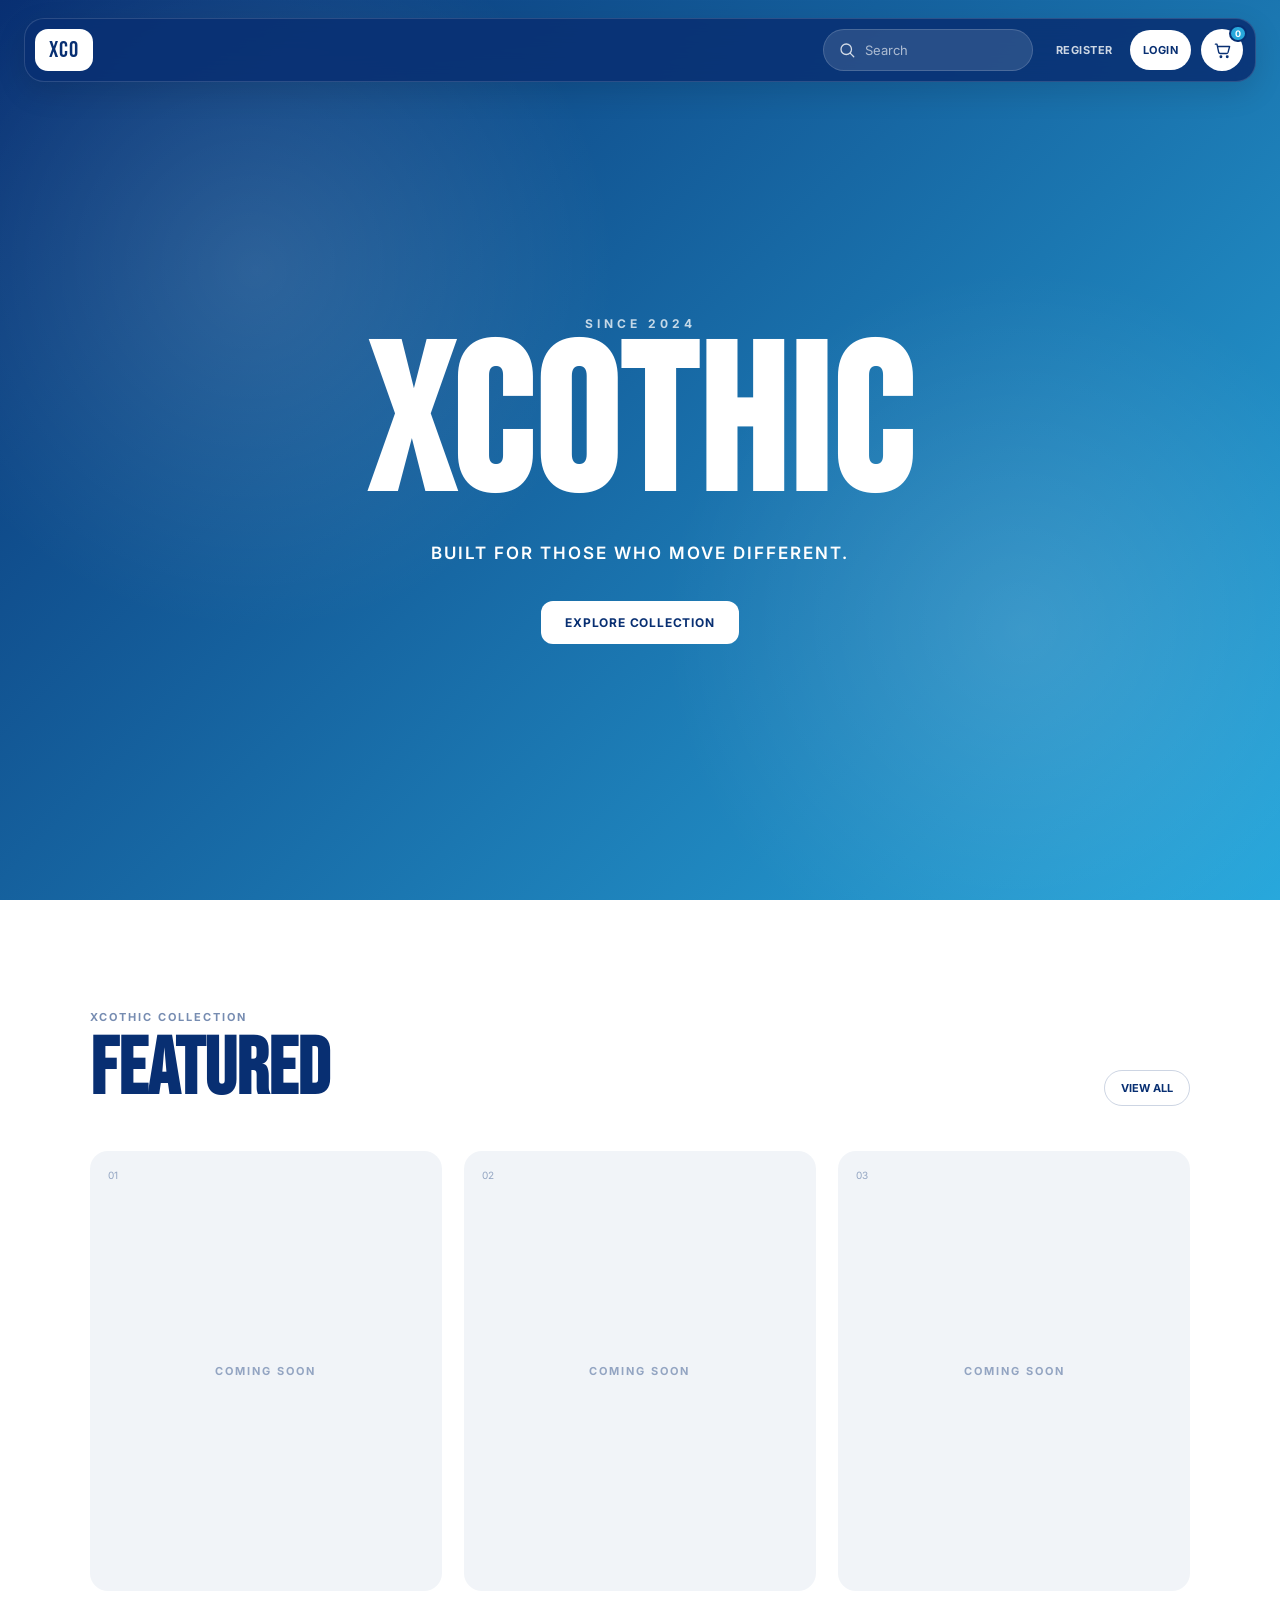
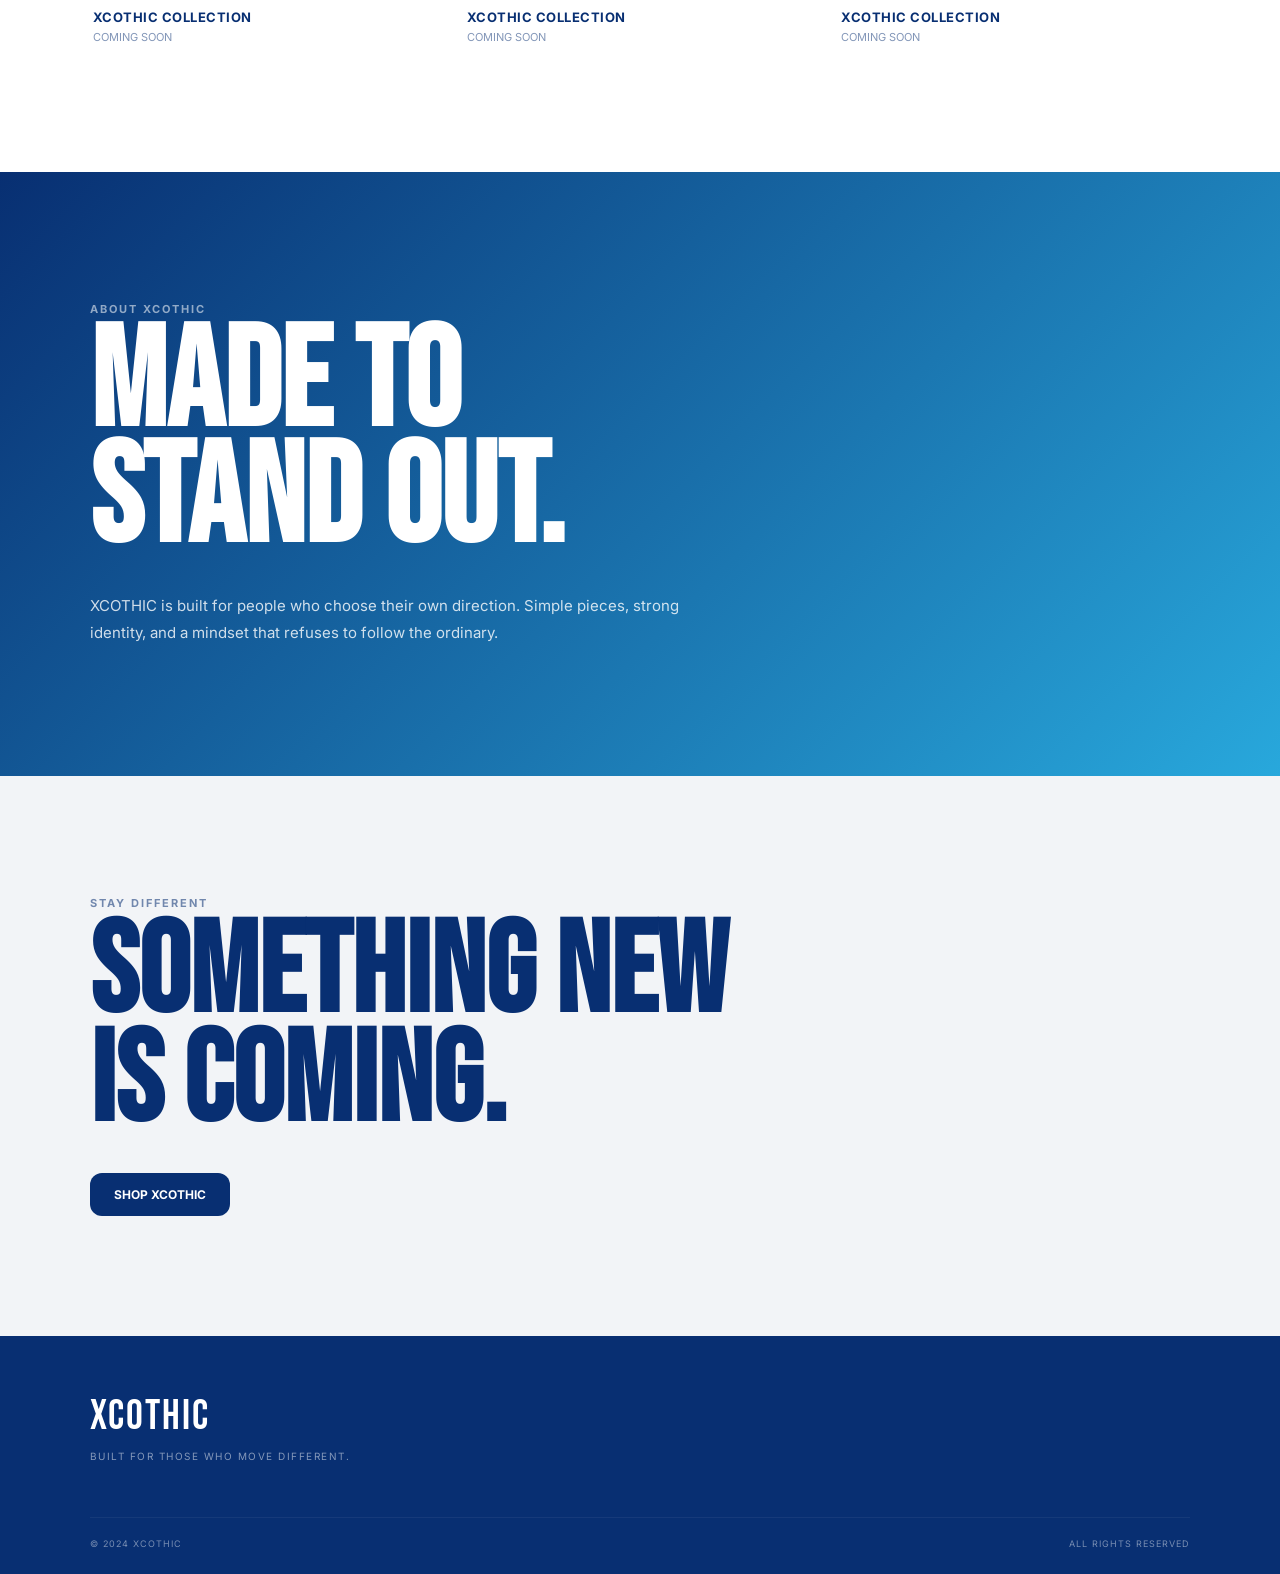
==== commit 83e4fceb: "[EDIT] merubah tampilan navbar dan sistem login" ====
--- a/index.html
+++ b/index.html
@@ -1,40 +1,23 @@
 <!DOCTYPE html>
 <html lang="en">
-
 <head>
     <meta charset="UTF-8">
-
-    <meta
-        name="viewport"
-        content="width=device-width, initial-scale=1.0"
-    >
+    <meta name="viewport" content="width=device-width, initial-scale=1.0">
 
     <title>XCOTHIC — Official Store</title>
 
-    <!-- GOOGLE FONTS -->
     <link rel="preconnect" href="https://fonts.googleapis.com">
-
-    <link
-        rel="preconnect"
-        href="https://fonts.gstatic.com"
-        crossorigin
-    >
+    <link rel="preconnect" href="https://fonts.gstatic.com" crossorigin>
 
     <link
         href="https://fonts.googleapis.com/css2?family=Bebas+Neue&family=Inter:wght@400;500;600;700&display=swap"
         rel="stylesheet"
     >
 
-    <!-- CSS -->
-    <link
-        rel="stylesheet"
-        href="css/style.css"
-    >
+    <link rel="stylesheet" href="css/style.css">
 </head>
 
-
 <body>
-
 
     <!-- ==================================================
          NAVBAR
@@ -42,357 +25,351 @@
 
     <header class="navbar">
 
-        <div class="container nav-container">
-
+        <div class="nav-container">
 
             <!-- LOGO -->
-
-            <a
-                href="index.html"
-                class="logo"
-                aria-label="XCOTHIC"
-            >
-
-                <span class="logo-main">XCO</span>
-
+            <a href="index.html" class="logo" aria-label="XCOTHIC">
+                <span>XCO</span>
             </a>
 
 
-            <!-- NAVIGATION -->
-
-            <nav class="nav-menu">
-
-
-                <a
-                    href="index.html"
-                    class="nav-link active"
-                >
-                    HOME
-                </a>
-
-
-                <a
-                    href="shop.html"
-                    class="nav-link"
-                >
-                    SHOP
-                </a>
-
-
-                <a
-                    href="#about"
-                    class="nav-link"
-                >
-                    ABOUT
-                </a>
-
-
-                <a
-                    href="#contact"
-                    class="nav-link"
-                >
-                    CONTACT
-                </a>
-
-
-                <a
-                    href="#"
-                    class="nav-account"
-                    id="openLogin"
-                >
-                    ACCOUNT
-                </a>
-
-
+            <!-- NAV RIGHT -->
+            <div class="nav-actions">
+
+                <!-- SEARCH -->
+                <div class="nav-search">
+
+                    <svg
+                        viewBox="0 0 24 24"
+                        aria-hidden="true"
+                    >
+                        <circle cx="11" cy="11" r="7"></circle>
+                        <path d="M16.5 16.5L21 21"></path>
+                    </svg>
+
+                    <input
+                        type="text"
+                        id="navSearch"
+                        placeholder="Search"
+                        autocomplete="off"
+                    >
+
+                </div>
+
+
+                <!-- ACCOUNT -->
+                <div class="nav-auth">
+
+                    <!-- BELUM LOGIN -->
+                    <div class="auth-guest" id="authGuest">
+
+                        <button
+                            type="button"
+                            class="auth-register"
+                            id="navRegister"
+                        >
+                            REGISTER
+                        </button>
+
+                        <button
+                            type="button"
+                            class="auth-login"
+                            id="openLogin"
+                        >
+                            LOGIN
+                        </button>
+
+                    </div>
+
+
+                    <!-- SUDAH LOGIN -->
+                    <div
+                        class="auth-user"
+                        id="authUser"
+                    >
+
+                        <button
+                            type="button"
+                            class="user-button"
+                            id="userButton"
+                            aria-label="Account"
+                            title="Account"
+                        >
+
+                            <svg
+                                viewBox="0 0 24 24"
+                                aria-hidden="true"
+                            >
+                                <circle
+                                    cx="12"
+                                    cy="8"
+                                    r="3.5"
+                                ></circle>
+
+                                <path
+                                    d="M5 20c.8-3.5 3.2-5.5 7-5.5s6.2 2 7 5.5"
+                                ></path>
+
+                            </svg>
+
+                        </button>
+
+                    </div>
+
+                </div>
+
+
+                <!-- CART -->
                 <a
                     href="cart.html"
-                    class="nav-cart"
+                    class="cart-button"
+                    aria-label="Shopping cart"
+                    title="Shopping cart"
                 >
-                    CART
-                    <span>0</span>
+
+                    <svg
+                        viewBox="0 0 24 24"
+                        aria-hidden="true"
+                    >
+
+                        <path
+                            d="M3 4h2l2.2 10.2a2 2 0 0 0 2 1.6h7.9a2 2 0 0 0 1.9-1.4L21 7H6"
+                        ></path>
+
+                        <circle
+                            cx="10"
+                            cy="20"
+                            r="1"
+                        ></circle>
+
+                        <circle
+                            cx="18"
+                            cy="20"
+                            r="1"
+                        ></circle>
+
+                    </svg>
+
+                    <span
+                        class="cart-count"
+                        id="cartCount"
+                    >
+                        0
+                    </span>
+
                 </a>
 
-
-            </nav>
-
-
-            <!-- MOBILE MENU -->
-
-            <button
-                class="menu-toggle"
-                type="button"
-                aria-label="Open menu"
-            >
-                ☰
-            </button>
-
+            </div>
 
         </div>
 
     </header>
 
 
-
     <!-- ==================================================
-         MAIN
+         HERO
     ================================================== -->
 
     <main>
 
-
-        <!-- HERO -->
-
         <section class="hero">
 
-            <div class="container hero-container">
-
-
-                <p class="hero-label">
+            <div class="hero-content">
+
+                <span class="hero-small">
                     SINCE 2024
-                </p>
-
-
-                <h1 class="hero-title">
+                </span>
+
+                <h1>
                     XCOTHIC
                 </h1>
 
-
-                <p class="hero-description">
-                    BUILT FOR THOSE
-                    WHO MOVE DIFFERENT.
+                <p>
+                    BUILT FOR THOSE WHO MOVE DIFFERENT.
                 </p>
 
-
                 <a
-                    href="shop.html"
+                    href="#collection"
                     class="hero-button"
                 >
                     EXPLORE COLLECTION
                 </a>
 
-
             </div>
 
         </section>
 
 
-
-        <!-- FEATURED -->
-
-        <section class="featured">
-
-            <div class="container">
-
-
-                <div class="section-heading">
-
-
-                    <div>
-
-                        <p class="section-label">
+        <!-- ==================================================
+             COLLECTION
+        ================================================== -->
+
+        <section
+            class="featured"
+            id="collection"
+        >
+
+            <div class="section-header">
+
+                <div>
+                    <span class="section-label">
+                        XCOTHIC COLLECTION
+                    </span>
+
+                    <h2>
+                        FEATURED
+                    </h2>
+                </div>
+
+                <a
+                    href="#"
+                    class="view-all"
+                >
+                    VIEW ALL
+                </a>
+
+            </div>
+
+
+            <div class="product-grid">
+
+                <article class="product-card">
+
+                    <div class="product-image">
+                        <span>
+                            COMING SOON
+                        </span>
+
+                        <small>
+                            01
+                        </small>
+                    </div>
+
+                    <div class="product-info">
+                        <h3>
                             XCOTHIC COLLECTION
+                        </h3>
+
+                        <p>
+                            COMING SOON
                         </p>
-
-
-                        <h2>
-                            FEATURED
-                        </h2>
-
-                    </div>
-
-
-                    <a
-                        href="shop.html"
-                        class="view-all"
-                    >
-                        VIEW ALL →
-                    </a>
-
-
-                </div>
-
-
-
-                <div class="featured-grid">
-
-
-                    <!-- PRODUCT 01 -->
-
-                    <a
-                        href="product.html"
-                        class="product-card"
-                    >
-
-                        <div class="product-image">
-
-                            <span>
-                                01
-                            </span>
-
-                        </div>
-
-
-                        <div class="product-info">
-
-                            <h3>
-                                COMING SOON
-                            </h3>
-
-
-                            <p>
-                                XCOTHIC COLLECTION
-                            </p>
-
-                        </div>
-
-                    </a>
-
-
-
-                    <!-- PRODUCT 02 -->
-
-                    <a
-                        href="product.html"
-                        class="product-card"
-                    >
-
-                        <div class="product-image">
-
-                            <span>
-                                02
-                            </span>
-
-                        </div>
-
-
-                        <div class="product-info">
-
-                            <h3>
-                                COMING SOON
-                            </h3>
-
-
-                            <p>
-                                XCOTHIC COLLECTION
-                            </p>
-
-                        </div>
-
-                    </a>
-
-
-
-                    <!-- PRODUCT 03 -->
-
-                    <a
-                        href="product.html"
-                        class="product-card"
-                    >
-
-                        <div class="product-image">
-
-                            <span>
-                                03
-                            </span>
-
-                        </div>
-
-
-                        <div class="product-info">
-
-                            <h3>
-                                COMING SOON
-                            </h3>
-
-
-                            <p>
-                                XCOTHIC COLLECTION
-                            </p>
-
-                        </div>
-
-                    </a>
-
-
-                </div>
+                    </div>
+
+                </article>
+
+
+                <article class="product-card">
+
+                    <div class="product-image">
+                        <span>
+                            COMING SOON
+                        </span>
+
+                        <small>
+                            02
+                        </small>
+                    </div>
+
+                    <div class="product-info">
+                        <h3>
+                            XCOTHIC COLLECTION
+                        </h3>
+
+                        <p>
+                            COMING SOON
+                        </p>
+                    </div>
+
+                </article>
+
+
+                <article class="product-card">
+
+                    <div class="product-image">
+                        <span>
+                            COMING SOON
+                        </span>
+
+                        <small>
+                            03
+                        </small>
+                    </div>
+
+                    <div class="product-info">
+                        <h3>
+                            XCOTHIC COLLECTION
+                        </h3>
+
+                        <p>
+                            COMING SOON
+                        </p>
+                    </div>
+
+                </article>
 
             </div>
 
         </section>
 
 
-
-        <!-- ABOUT -->
-
-        <section
-            class="about"
-            id="about"
-        >
-
-            <div class="container about-container">
-
-
-                <p class="section-label">
+        <!-- ==================================================
+             ABOUT
+        ================================================== -->
+
+        <section class="about">
+
+            <div class="about-content">
+
+                <span class="section-label">
                     ABOUT XCOTHIC
-                </p>
-
+                </span>
 
                 <h2>
                     MADE TO<br>
                     STAND OUT.
                 </h2>
 
-
-                <p class="about-text">
-                    XCOTHIC is built around
-                    individuality, confidence,
-                    and a different way of seeing
-                    the world.
+                <p>
+                    XCOTHIC is built for people who choose
+                    their own direction. Simple pieces,
+                    strong identity, and a mindset that
+                    refuses to follow the ordinary.
                 </p>
 
-
             </div>
 
         </section>
 
 
-
-        <!-- CTA -->
-
-        <section
-            class="cta"
-            id="contact"
-        >
-
-            <div class="container cta-container">
-
-
-                <p class="section-label">
+        <!-- ==================================================
+             CTA
+        ================================================== -->
+
+        <section class="cta">
+
+            <div class="cta-content">
+
+                <span class="section-label">
                     STAY DIFFERENT
-                </p>
-
+                </span>
 
                 <h2>
                     SOMETHING NEW<br>
                     IS COMING.
                 </h2>
 
-
                 <a
-                    href="shop.html"
-                    class="hero-button"
+                    href="#collection"
+                    class="cta-button"
                 >
                     SHOP XCOTHIC
                 </a>
 
-
             </div>
 
         </section>
 
-
     </main>
-
 
 
     <!-- ==================================================
@@ -401,23 +378,19 @@
 
     <footer class="footer">
 
-        <div class="container footer-container">
-
+        <div class="footer-inner">
 
             <div class="footer-brand">
 
-                <span>
+                <span class="footer-logo">
                     XCOTHIC
                 </span>
 
-
                 <p>
-                    BUILT FOR THOSE
-                    WHO MOVE DIFFERENT.
+                    BUILT FOR THOSE WHO MOVE DIFFERENT.
                 </p>
 
             </div>
-
 
             <div class="footer-bottom">
 
@@ -425,18 +398,15 @@
                     © 2024 XCOTHIC
                 </span>
 
-
                 <span>
                     ALL RIGHTS RESERVED
                 </span>
 
             </div>
 
-
         </div>
 
     </footer>
-
 
 
     <!-- ==================================================
@@ -444,27 +414,22 @@
     ================================================== -->
 
     <div
-        class="modal-overlay"
+        class="account-modal"
         id="accountModal"
     >
 
-
-        <div class="account-modal">
-
-
-            <!-- CLOSE -->
+        <div class="account-modal-box">
 
             <button
+                type="button"
                 class="modal-close"
                 id="closeAccountModal"
-                type="button"
                 aria-label="Close"
             >
                 ×
             </button>
 
 
-
             <!-- LOGIN -->
 
             <div
@@ -472,25 +437,19 @@
                 id="loginForm"
             >
 
-
-                <p class="auth-label">
+                <span class="auth-label">
                     XCOTHIC ACCOUNT
+                </span>
+
+                <h2>
+                    LOGIN
+                </h2>
+
+                <p>
+                    Sign in to your XCOTHIC account.
                 </p>
 
-
-                <h2>
-                    WELCOME<br>
-                    BACK.
-                </h2>
-
-
-                <p class="auth-description">
-                    SIGN IN TO YOUR ACCOUNT.
-                </p>
-
-
                 <form id="loginFormElement">
-
 
                     <div class="input-group">
 
@@ -498,17 +457,14 @@
                             EMAIL
                         </label>
 
-
                         <input
                             type="email"
                             id="loginEmail"
-                            placeholder="YOUR EMAIL"
-                            autocomplete="email"
+                            placeholder="Enter your email"
                             required
                         >
 
                     </div>
-
 
 
                     <div class="input-group">
@@ -517,46 +473,42 @@
                             PASSWORD
                         </label>
 
-
                         <input
                             type="password"
                             id="loginPassword"
-                            placeholder="YOUR PASSWORD"
-                            autocomplete="current-password"
+                            placeholder="Enter your password"
                             required
                         >
 
                     </div>
-
 
 
                     <button
                         type="submit"
-                        class="auth-button"
-                    >
-                        SIGN IN
+                        class="auth-submit"
+                    >
+                        LOGIN
                     </button>
 
-
                 </form>
 
 
-                <p class="auth-switch">
-
-                    DON'T HAVE AN ACCOUNT?
+                <div class="auth-switch">
+
+                    <span>
+                        Don't have an account?
+                    </span>
 
                     <button
                         type="button"
                         id="showRegister"
                     >
-                        CREATE ACCOUNT
+                        REGISTER
                     </button>
 
-                </p>
-
-
-            </div>
-
+                </div>
+
+            </div>
 
 
             <!-- REGISTER -->
@@ -566,43 +518,34 @@
                 id="registerForm"
             >
 
-
-                <p class="auth-label">
+                <span class="auth-label">
                     XCOTHIC ACCOUNT
+                </span>
+
+                <h2>
+                    REGISTER
+                </h2>
+
+                <p>
+                    Create your XCOTHIC account.
                 </p>
 
-
-                <h2>
-                    CREATE<br>
-                    ACCOUNT.
-                </h2>
-
-
-                <p class="auth-description">
-                    JOIN THE XCOTHIC COMMUNITY.
-                </p>
-
-
                 <form id="registerFormElement">
 
-
                     <div class="input-group">
 
                         <label for="registerName">
-                            FULL NAME
+                            NAME
                         </label>
-
 
                         <input
                             type="text"
                             id="registerName"
-                            placeholder="YOUR NAME"
-                            autocomplete="name"
+                            placeholder="Your name"
                             required
                         >
 
                     </div>
-
 
 
                     <div class="input-group">
@@ -611,17 +554,14 @@
                             EMAIL
                         </label>
 
-
                         <input
                             type="email"
                             id="registerEmail"
-                            placeholder="YOUR EMAIL"
-                            autocomplete="email"
+                            placeholder="Your email"
                             required
                         >
 
                     </div>
-
 
 
                     <div class="input-group">
@@ -630,17 +570,14 @@
                             PASSWORD
                         </label>
 
-
                         <input
                             type="password"
                             id="registerPassword"
-                            placeholder="CREATE PASSWORD"
-                            autocomplete="new-password"
+                            placeholder="Create a password"
                             required
                         >
 
                     </div>
-
 
 
                     <div class="input-group">
@@ -649,58 +586,49 @@
                             CONFIRM PASSWORD
                         </label>
 
-
                         <input
                             type="password"
                             id="registerConfirmPassword"
-                            placeholder="CONFIRM PASSWORD"
-                            autocomplete="new-password"
+                            placeholder="Repeat your password"
                             required
                         >
 
                     </div>
-
 
 
                     <button
                         type="submit"
-                        class="auth-button"
+                        class="auth-submit"
                     >
                         CREATE ACCOUNT
                     </button>
 
-
                 </form>
 
 
-                <p class="auth-switch">
-
-                    ALREADY HAVE AN ACCOUNT?
+                <div class="auth-switch">
+
+                    <span>
+                        Already have an account?
+                    </span>
 
                     <button
                         type="button"
                         id="showLogin"
                     >
-                        SIGN IN
+                        LOGIN
                     </button>
 
-                </p>
-
-
-            </div>
-
+                </div>
+
+            </div>
 
         </div>
 
     </div>
 
 
-
-    <!-- JAVASCRIPT -->
-
     <script src="js/script.js"></script>
 
-
 </body>
-
 </html>
--- a/css/style.css
+++ b/css/style.css
@@ -1,5 +1,5 @@
 /* ==================================================
-   XCOTHIC — GLOBAL RESET
+   RESET
 ================================================== */
 
 * {
@@ -13,64 +13,19 @@
 }
 
 body {
-    min-height: 100vh;
-
+    font-family: "Inter", sans-serif;
     background: #ffffff;
     color: #082f72;
-
-    font-family: "Inter", sans-serif;
-
     overflow-x: hidden;
+}
+
+button,
+input {
+    font-family: inherit;
 }
 
 a {
     color: inherit;
-    text-decoration: none;
-}
-
-button,
-input {
-    font: inherit;
-}
-
-button {
-    cursor: pointer;
-}
-
-img {
-    display: block;
-    max-width: 100%;
-}
-
-
-/* ==================================================
-   VARIABLES
-================================================== */
-
-:root {
-    --deep-blue: #082f72;
-    --blue: #28a8dc;
-    --light-blue: #58c9ee;
-
-    --white: #ffffff;
-    --black: #08111f;
-
-    --gray: #6d7d91;
-    --light-gray: #f4f7fa;
-    --border: #dce4eb;
-
-    --transition: 0.25s ease;
-}
-
-
-/* ==================================================
-   CONTAINER
-================================================== */
-
-.container {
-    width: min(1180px, calc(100% - 40px));
-
-    margin-inline: auto;
 }
 
 
@@ -79,28 +34,41 @@
 ================================================== */
 
 .navbar {
-    position: absolute;
-
+    position: fixed;
     top: 0;
     left: 0;
 
     width: 100%;
 
-    z-index: 100;
-
-    padding: 24px 0;
-
-    color: var(--white);
-}
-
+    padding: 18px 24px;
+
+    z-index: 1000;
+}
 
 .nav-container {
-    display: flex;
-
+    width: 100%;
+    max-width: 1280px;
+    height: 64px;
+
+    margin: 0 auto;
+
+    padding: 0 12px 0 10px;
+
+    display: flex;
     align-items: center;
     justify-content: space-between;
 
-    gap: 30px;
+    background: rgba(8, 47, 114, 0.88);
+
+    border: 1px solid rgba(255, 255, 255, 0.14);
+
+    border-radius: 20px;
+
+    backdrop-filter: blur(18px);
+    -webkit-backdrop-filter: blur(18px);
+
+    box-shadow:
+        0 10px 30px rgba(0, 0, 0, 0.12);
 }
 
 
@@ -109,194 +77,307 @@
 ================================================== */
 
 .logo {
-    display: inline-flex;
-
+    width: 58px;
+    height: 42px;
+
+    display: flex;
     align-items: center;
     justify-content: center;
 
+    background: #ffffff;
+    color: #082f72;
+
+    border-radius: 13px;
+
+    text-decoration: none;
+
+    transition: 0.25s ease;
+}
+
+.logo:hover {
+    transform: translateY(-1px);
+
+    box-shadow:
+        0 6px 18px rgba(0, 0, 0, 0.16);
+}
+
+.logo span {
+    font-family: "Bebas Neue", sans-serif;
+
+    font-size: 23px;
+
+    line-height: 1;
+
+    letter-spacing: 1px;
+}
+
+
+/* ==================================================
+   NAV ACTIONS
+================================================== */
+
+.nav-actions {
+    display: flex;
+    align-items: center;
+
+    gap: 10px;
+}
+
+
+/* ==================================================
+   SEARCH
+================================================== */
+
+.nav-search {
+    width: 210px;
+    height: 42px;
+
+    display: flex;
+    align-items: center;
+
+    gap: 9px;
+
+    padding: 0 14px;
+
+    background: rgba(255, 255, 255, 0.12);
+
+    border: 1px solid rgba(255, 255, 255, 0.16);
+
+    border-radius: 999px;
+
+    transition:
+        width 0.25s ease,
+        background 0.25s ease,
+        border-color 0.25s ease;
+}
+
+.nav-search:focus-within {
+    width: 250px;
+
+    background: rgba(255, 255, 255, 0.17);
+
+    border-color: rgba(255, 255, 255, 0.3);
+}
+
+.nav-search svg {
+    width: 18px;
+    height: 18px;
+
     flex-shrink: 0;
 
-    min-width: 76px;
+    fill: none;
+
+    stroke: rgba(255, 255, 255, 0.8);
+
+    stroke-width: 1.7;
+
+    stroke-linecap: round;
+    stroke-linejoin: round;
+}
+
+.nav-search input {
+    width: 100%;
+
+    border: none;
+    outline: none;
+
+    background: transparent;
+
+    color: #ffffff;
+
+    font-size: 13px;
+}
+
+.nav-search input::placeholder {
+    color: rgba(255, 255, 255, 0.62);
+}
+
+
+/* ==================================================
+   ACCOUNT
+================================================== */
+
+.nav-auth {
+    display: flex;
+    align-items: center;
+}
+
+
+/* GUEST */
+
+.auth-guest {
+    display: flex;
+    align-items: center;
+
+    gap: 4px;
+}
+
+.auth-register,
+.auth-login {
+    height: 40px;
+
+    padding: 0 13px;
+
+    border: none;
+
+    border-radius: 999px;
+
+    font-size: 11px;
+    font-weight: 700;
+
+    letter-spacing: 0.5px;
+
+    cursor: pointer;
+
+    transition: 0.2s ease;
+}
+
+.auth-register {
+    background: transparent;
+
+    color: rgba(255, 255, 255, 0.8);
+}
+
+.auth-register:hover {
+    background: rgba(255, 255, 255, 0.1);
+
+    color: #ffffff;
+}
+
+.auth-login {
+    background: #ffffff;
+
+    color: #082f72;
+}
+
+.auth-login:hover {
+    background: #f2f7ff;
+
+    transform: translateY(-1px);
+}
+
+
+/* LOGGED USER */
+
+.auth-user {
+    display: none;
+}
+
+.auth-user.active {
+    display: flex;
+}
+
+.user-button {
+    width: 42px;
     height: 42px;
 
-    padding: 0 12px;
+    display: flex;
+    align-items: center;
+    justify-content: center;
+
+    border: 1px solid rgba(255, 255, 255, 0.16);
+
+    border-radius: 50%;
+
+    background: rgba(255, 255, 255, 0.1);
+
+    cursor: pointer;
+
+    transition: 0.2s ease;
+}
+
+.user-button:hover {
+    background: rgba(255, 255, 255, 0.18);
+
+    transform: translateY(-1px);
+}
+
+.user-button svg {
+    width: 19px;
+    height: 19px;
+
+    fill: none;
+
+    stroke: #ffffff;
+
+    stroke-width: 1.7;
+
+    stroke-linecap: round;
+    stroke-linejoin: round;
+}
+
+
+/* ==================================================
+   CART
+================================================== */
+
+.cart-button {
+    position: relative;
+
+    width: 42px;
+    height: 42px;
+
+    display: flex;
+    align-items: center;
+    justify-content: center;
 
     background: #ffffff;
 
-    border: 2px solid #ffffff;
-
-    border-radius: 7px;
-
-    color: var(--deep-blue);
+    color: #082f72;
+
+    border-radius: 50%;
 
     text-decoration: none;
 
+    transition: 0.2s ease;
+}
+
+.cart-button:hover {
+    transform: translateY(-1px);
+
     box-shadow:
-        0 5px 18px rgba(0, 0, 0, 0.12);
-
-    transition:
-        transform var(--transition),
-        box-shadow var(--transition);
-}
-
-
-.logo:hover {
-    transform: translateY(-2px);
-
-    box-shadow:
-        0 8px 24px rgba(0, 0, 0, 0.18);
-}
-
-
-.logo-main {
-    display: block;
-
-    font-family: "Bebas Neue", sans-serif;
-
-    font-size: 30px;
-
-    font-weight: 400;
-
-    line-height: 1;
-
-    letter-spacing: 1px;
-
-    color: var(--deep-blue);
-}
-
-
-/* ==================================================
-   NAV MENU
-================================================== */
-
-.nav-menu {
-    display: flex;
-
-    align-items: center;
-
-    gap: 30px;
-}
-
-
-.nav-link,
-.nav-account,
-.nav-cart {
-    position: relative;
-
-    display: inline-flex;
-
-    align-items: center;
-
-    gap: 7px;
-
-    font-family: "Inter", sans-serif;
-
-    font-size: 10px;
-
-    font-weight: 700;
-
-    letter-spacing: 1.5px;
-
-    color: var(--white);
-
-    transition:
-        color var(--transition);
-}
-
-
-.nav-link:hover,
-.nav-account:hover {
-    color: var(--light-blue);
-}
-
-
-.nav-link.active::after {
-    content: "";
-
+        0 6px 18px rgba(0, 0, 0, 0.15);
+}
+
+.cart-button svg {
+    width: 19px;
+    height: 19px;
+
+    fill: none;
+
+    stroke: #082f72;
+
+    stroke-width: 1.7;
+
+    stroke-linecap: round;
+    stroke-linejoin: round;
+}
+
+.cart-count {
     position: absolute;
 
-    left: 0;
-    bottom: -7px;
-
-    width: 100%;
-    height: 2px;
-
-    background: var(--white);
-}
-
-
-/* ==================================================
-   CART
-================================================== */
-
-.nav-cart {
-    padding: 9px 12px;
-
-    border: 1px solid rgba(255, 255, 255, 0.5);
-
-    transition:
-        background var(--transition),
-        color var(--transition),
-        border-color var(--transition);
-}
-
-
-.nav-cart span {
-    display: inline-flex;
-
-    align-items: center;
-    justify-content: center;
+    top: -4px;
+    right: -4px;
 
     min-width: 17px;
     height: 17px;
 
     padding: 0 4px;
 
-    border-radius: 50%;
-
-    background: var(--white);
-
-    color: var(--deep-blue);
+    display: flex;
+    align-items: center;
+    justify-content: center;
+
+    background: #28a8dc;
+
+    color: #ffffff;
+
+    border: 2px solid #082f72;
+
+    border-radius: 999px;
 
     font-size: 9px;
-}
-
-
-.nav-cart:hover {
-    background: var(--white);
-
-    color: var(--deep-blue);
-
-    border-color: var(--white);
-}
-
-
-.nav-cart:hover span {
-    background: var(--deep-blue);
-
-    color: var(--white);
-}
-
-
-/* ==================================================
-   MOBILE MENU BUTTON
-================================================== */
-
-.menu-toggle {
-    display: none;
-
-    width: 42px;
-    height: 42px;
-
-    border: 1px solid rgba(255, 255, 255, 0.5);
-
-    background: transparent;
-
-    color: var(--white);
-
-    font-size: 20px;
-
-    line-height: 1;
+    font-weight: 700;
 }
 
 
@@ -305,139 +386,103 @@
 ================================================== */
 
 .hero {
-    position: relative;
-
     min-height: 100svh;
 
-    display: flex;
-
-    align-items: center;
-
-    overflow: hidden;
-
-    background:
-        linear-gradient(
-            125deg,
-            var(--deep-blue) 0%,
-            #0d4b91 48%,
-            var(--blue) 100%
-        );
-
-    color: var(--white);
-}
-
-
-.hero::before {
-    content: "";
-
-    position: absolute;
-
-    inset: 0;
+    padding:
+        160px 24px
+        100px;
+
+    display: flex;
+    align-items: center;
+    justify-content: center;
+
+    text-align: center;
 
     background:
         radial-gradient(
-            circle at 80% 20%,
-            rgba(255, 255, 255, 0.1),
-            transparent 35%
+            circle at 20% 30%,
+            rgba(255,255,255,0.12),
+            transparent 30%
+        ),
+        radial-gradient(
+            circle at 80% 70%,
+            rgba(255,255,255,0.12),
+            transparent 30%
+        ),
+        linear-gradient(
+            135deg,
+            #082f72,
+            #28a8dc
         );
 
-    pointer-events: none;
-}
-
-
-.hero-container {
-    position: relative;
-
-    z-index: 1;
-
-    padding-top: 80px;
-}
-
-
-.hero-label,
-.section-label {
-    margin-bottom: 16px;
-
-    font-size: 10px;
-
+    color: #ffffff;
+}
+
+.hero-content {
+    max-width: 900px;
+}
+
+.hero-small {
+    display: block;
+
+    margin-bottom: 15px;
+
+    font-size: 12px;
     font-weight: 700;
 
-    letter-spacing: 2.5px;
-}
-
-
-.hero-label {
-    color: rgba(255, 255, 255, 0.75);
-}
-
-
-.hero-title {
-    margin: 0;
-
+    letter-spacing: 4px;
+
+    opacity: 0.75;
+}
+
+.hero h1 {
     font-family: "Bebas Neue", sans-serif;
 
-    font-size: clamp(90px, 18vw, 230px);
-
-    font-weight: 400;
-
-    line-height: 0.78;
-
-    letter-spacing: 3px;
-
-    color: var(--white);
-}
-
-
-.hero-description {
-    max-width: 420px;
-
-    margin-top: 28px;
-
-    font-size: clamp(14px, 2vw, 18px);
+    font-size: clamp(80px, 16vw, 220px);
+
+    line-height: 0.82;
+
+    letter-spacing: 4px;
+}
+
+.hero p {
+    margin-top: 30px;
+
+    font-size: clamp(12px, 2vw, 17px);
 
     font-weight: 600;
 
-    line-height: 1.5;
-
-    letter-spacing: 1.5px;
-}
-
+    letter-spacing: 2px;
+}
 
 .hero-button {
     display: inline-flex;
 
-    align-items: center;
-    justify-content: center;
-
-    min-height: 50px;
-
-    margin-top: 34px;
-
-    padding: 0 26px;
-
-    background: var(--white);
-
-    color: var(--deep-blue);
-
-    font-size: 10px;
-
+    margin-top: 38px;
+
+    padding: 14px 24px;
+
+    background: #ffffff;
+
+    color: #082f72;
+
+    border-radius: 12px;
+
+    text-decoration: none;
+
+    font-size: 12px;
     font-weight: 700;
 
-    letter-spacing: 1.8px;
-
-    transition:
-        background var(--transition),
-        color var(--transition),
-        transform var(--transition);
-}
-
+    letter-spacing: 0.8px;
+
+    transition: 0.25s ease;
+}
 
 .hero-button:hover {
-    background: var(--deep-blue);
-
-    color: var(--white);
-
     transform: translateY(-2px);
+
+    box-shadow:
+        0 10px 25px rgba(0, 0, 0, 0.15);
 }
 
 
@@ -446,62 +491,57 @@
 ================================================== */
 
 .featured {
-    padding: 110px 0;
-
-    background: var(--white);
-}
-
-
-.section-heading {
-    display: flex;
-
+    padding: 110px 7%;
+}
+
+.section-header {
+    display: flex;
     align-items: flex-end;
     justify-content: space-between;
 
-    gap: 30px;
-
-    margin-bottom: 42px;
-}
-
+    margin-bottom: 45px;
+}
 
 .section-label {
-    color: var(--blue);
-}
-
-
-.section-heading h2 {
+    display: block;
+
+    margin-bottom: 10px;
+
+    font-size: 11px;
+    font-weight: 700;
+
+    letter-spacing: 2px;
+
+    opacity: 0.55;
+}
+
+.section-header h2 {
     font-family: "Bebas Neue", sans-serif;
 
-    font-size: clamp(50px, 8vw, 90px);
-
-    font-weight: 400;
-
-    line-height: 0.85;
-
-    letter-spacing: 1px;
-
-    color: var(--deep-blue);
-}
-
+    font-size: clamp(45px, 7vw, 80px);
+
+    line-height: 0.9;
+}
 
 .view-all {
-    padding-bottom: 7px;
-
-    font-size: 10px;
-
+    padding: 10px 16px;
+
+    border: 1px solid rgba(8, 47, 114, 0.2);
+
+    border-radius: 999px;
+
+    text-decoration: none;
+
+    font-size: 11px;
     font-weight: 700;
 
-    letter-spacing: 1.5px;
-
-    color: var(--deep-blue);
-
-    transition:
-        color var(--transition);
-}
-
+    transition: 0.2s ease;
+}
 
 .view-all:hover {
-    color: var(--blue);
+    background: #082f72;
+
+    color: #ffffff;
 }
 
 
@@ -509,7 +549,7 @@
    PRODUCT GRID
 ================================================== */
 
-.featured-grid {
+.product-grid {
     display: grid;
 
     grid-template-columns:
@@ -518,124 +558,103 @@
             minmax(240px, 1fr)
         );
 
-    gap: 24px;
-}
-
+    gap: 22px;
+}
 
 .product-card {
-    display: block;
-
-    background: var(--light-gray);
-
-    transition:
-        transform var(--transition);
-}
-
+    transition: 0.3s ease;
+}
+
+.product-image {
+    position: relative;
+
+    aspect-ratio: 4 / 5;
+
+    display: flex;
+    align-items: center;
+    justify-content: center;
+
+    background: #f1f4f8;
+
+    border-radius: 18px;
+
+    overflow: hidden;
+}
+
+.product-image span {
+    font-size: 11px;
+    font-weight: 700;
+
+    letter-spacing: 2px;
+
+    opacity: 0.4;
+}
+
+.product-image small {
+    position: absolute;
+
+    top: 18px;
+    left: 18px;
+
+    font-size: 10px;
+
+    opacity: 0.4;
+}
+
+.product-info {
+    padding: 18px 3px;
+}
+
+.product-info h3 {
+    font-size: 13px;
+
+    letter-spacing: 0.5px;
+}
+
+.product-info p {
+    margin-top: 5px;
+
+    font-size: 11px;
+
+    opacity: 0.5;
+}
 
 .product-card:hover {
     transform: translateY(-5px);
 }
 
 
-.product-image {
-    position: relative;
-
-    aspect-ratio: 4 / 5;
-
-    display: flex;
-
-    align-items: center;
-    justify-content: center;
-
-    overflow: hidden;
+/* ==================================================
+   ABOUT
+================================================== */
+
+.about {
+    padding: 130px 7%;
 
     background:
         linear-gradient(
             135deg,
-            #edf2f6,
-            #dfe7ee
+            #082f72,
+            #28a8dc
         );
-}
-
-
-.product-image span {
-    font-family: "Bebas Neue", sans-serif;
-
-    font-size: 80px;
-
-    color: rgba(8, 47, 114, 0.12);
-}
-
-
-.product-info {
-    padding: 20px;
-}
-
-
-.product-info h3 {
-    margin-bottom: 6px;
-
-    font-family: "Bebas Neue", sans-serif;
-
-    font-size: 25px;
-
-    font-weight: 400;
-
-    letter-spacing: 0.5px;
-
-    color: var(--deep-blue);
-}
-
-
-.product-info p {
-    font-size: 9px;
-
-    font-weight: 700;
-
-    letter-spacing: 1.5px;
-
-    color: var(--gray);
-}
-
-
-/* ==================================================
-   ABOUT
-================================================== */
-
-.about {
-    padding: 130px 0;
-
-    background: var(--deep-blue);
-
-    color: var(--white);
-}
-
-
-.about-container {
-    max-width: 900px;
-}
-
-
-.about .section-label {
-    color: var(--light-blue);
-}
-
+
+    color: #ffffff;
+}
+
+.about-content {
+    max-width: 850px;
+}
 
 .about h2 {
     font-family: "Bebas Neue", sans-serif;
 
-    font-size: clamp(65px, 11vw, 130px);
-
-    font-weight: 400;
+    font-size: clamp(65px, 11vw, 150px);
 
     line-height: 0.82;
-
-    letter-spacing: 1px;
-}
-
-
-.about-text {
-    max-width: 500px;
+}
+
+.about p {
+    max-width: 600px;
 
     margin-top: 35px;
 
@@ -643,7 +662,7 @@
 
     line-height: 1.8;
 
-    color: rgba(255, 255, 255, 0.72);
+    opacity: 0.8;
 }
 
 
@@ -652,34 +671,44 @@
 ================================================== */
 
 .cta {
-    padding: 120px 0;
-
-    background: var(--white);
-}
-
-
-.cta-container {
-    text-align: center;
-}
-
-
-.cta .section-label {
-    color: var(--blue);
-}
-
+    padding: 120px 7%;
+
+    background: #f2f4f7;
+}
 
 .cta h2 {
     font-family: "Bebas Neue", sans-serif;
 
-    font-size: clamp(60px, 10vw, 120px);
-
-    font-weight: 400;
-
-    line-height: 0.82;
-
-    letter-spacing: 1px;
-
-    color: var(--deep-blue);
+    font-size: clamp(60px, 10vw, 130px);
+
+    line-height: 0.85;
+}
+
+.cta-button {
+    display: inline-flex;
+
+    margin-top: 35px;
+
+    padding: 14px 24px;
+
+    background: #082f72;
+
+    color: #ffffff;
+
+    border-radius: 12px;
+
+    text-decoration: none;
+
+    font-size: 12px;
+    font-weight: 700;
+
+    transition: 0.2s ease;
+}
+
+.cta-button:hover {
+    background: #28a8dc;
+
+    transform: translateY(-2px);
 }
 
 
@@ -688,56 +717,48 @@
 ================================================== */
 
 .footer {
-    padding: 55px 0 25px;
-
-    background: #061f4d;
-
-    color: var(--white);
-}
-
-
-.footer-brand > span {
+    padding: 55px 7% 25px;
+
+    background: #082f72;
+
+    color: #ffffff;
+}
+
+.footer-brand {
+    margin-bottom: 55px;
+}
+
+.footer-logo {
     font-family: "Bebas Neue", sans-serif;
 
     font-size: 42px;
 
-    letter-spacing: 1px;
-}
-
+    letter-spacing: 2px;
+}
 
 .footer-brand p {
     margin-top: 8px;
 
+    font-size: 10px;
+
+    letter-spacing: 1.5px;
+
+    opacity: 0.5;
+}
+
+.footer-bottom {
+    padding-top: 20px;
+
+    display: flex;
+    justify-content: space-between;
+
+    border-top: 1px solid rgba(255,255,255,0.12);
+
     font-size: 9px;
 
-    font-weight: 600;
-
-    letter-spacing: 1.5px;
-
-    color: rgba(255, 255, 255, 0.6);
-}
-
-
-.footer-bottom {
-    display: flex;
-
-    justify-content: space-between;
-
-    gap: 20px;
-
-    margin-top: 50px;
-
-    padding-top: 18px;
-
-    border-top: 1px solid rgba(255, 255, 255, 0.12);
-
-    font-size: 8px;
-
-    font-weight: 600;
-
-    letter-spacing: 1.2px;
-
-    color: rgba(255, 255, 255, 0.5);
+    letter-spacing: 1px;
+
+    opacity: 0.45;
 }
 
 
@@ -745,483 +766,344 @@
    ACCOUNT MODAL
 ================================================== */
 
-.modal-overlay {
+.account-modal {
     position: fixed;
 
     inset: 0;
 
-    z-index: 9999;
-
-    display: flex;
-
+    z-index: 2000;
+
+    display: none;
     align-items: center;
     justify-content: center;
 
     padding: 20px;
 
+    background: rgba(3, 17, 43, 0.65);
+
+    backdrop-filter: blur(10px);
+    -webkit-backdrop-filter: blur(10px);
+}
+
+.account-modal.active {
+    display: flex;
+}
+
+.account-modal-box {
+    position: relative;
+
+    width: 100%;
+    max-width: 440px;
+
+    padding: 42px;
+
     background:
-        rgba(4, 18, 40, 0.78);
-
-    backdrop-filter: blur(10px);
-
-    -webkit-backdrop-filter: blur(10px);
-
-    opacity: 0;
-
-    visibility: hidden;
-
-    transition:
-        opacity 0.3s ease,
-        visibility 0.3s ease;
-}
-
-
-.modal-overlay.active {
-    opacity: 1;
-
-    visibility: visible;
-}
-
-
-.account-modal {
-    position: relative;
-
-    width: min(100%, 470px);
-
-    max-height: 90vh;
-
-    overflow-y: auto;
-
-    padding: 48px;
-
-    background: var(--white);
-
-    color: var(--deep-blue);
+        linear-gradient(
+            145deg,
+            #ffffff,
+            #f2f7fb
+        );
+
+    border-radius: 24px;
 
     box-shadow:
-        0 30px 80px rgba(0, 0, 0, 0.35);
-
-    transform:
-        translateY(25px)
-        scale(0.97);
-
-    transition:
-        transform 0.3s ease;
-}
-
-
-.modal-overlay.active .account-modal {
-    transform:
-        translateY(0)
-        scale(1);
-}
-
-
-/* CLOSE */
+        0 30px 80px rgba(0,0,0,0.25);
+}
 
 .modal-close {
     position: absolute;
 
     top: 16px;
-    right: 18px;
-
-    width: 38px;
-    height: 38px;
-
-    display: flex;
-
-    align-items: center;
-    justify-content: center;
+    right: 16px;
+
+    width: 34px;
+    height: 34px;
 
     border: none;
 
-    background: transparent;
-
-    color: var(--deep-blue);
-
-    font-family: Arial, sans-serif;
-
-    font-size: 31px;
-
-    font-weight: 300;
+    border-radius: 50%;
+
+    background: #eef2f6;
+
+    color: #082f72;
+
+    font-size: 23px;
 
     line-height: 1;
 
     cursor: pointer;
-
-    transition:
-        transform var(--transition),
-        opacity var(--transition);
-}
-
-
-.modal-close:hover {
-    transform: rotate(90deg);
-
-    opacity: 0.6;
-}
-
-
-/* AUTH */
+}
+
+
+/* AUTH FORM */
 
 .auth-form {
     display: none;
 }
 
-
 .auth-form.active {
     display: block;
 }
 
-
 .auth-label {
-    margin-bottom: 12px;
-
-    color: var(--blue);
-
     font-size: 10px;
-
     font-weight: 700;
 
     letter-spacing: 2px;
-}
-
+
+    opacity: 0.5;
+}
 
 .auth-form h2 {
+    margin-top: 8px;
+
     font-family: "Bebas Neue", sans-serif;
 
-    font-size: clamp(50px, 8vw, 72px);
-
-    font-weight: 400;
-
-    line-height: 0.86;
-
-    letter-spacing: 1px;
-
-    color: var(--deep-blue);
-}
-
-
-.auth-description {
-    margin: 20px 0 30px;
-
-    color: var(--gray);
-
-    font-size: 11px;
-
-    font-weight: 600;
-
-    letter-spacing: 1.3px;
-}
-
-
-/* INPUT */
+    font-size: 58px;
+
+    line-height: 0.9;
+}
+
+.auth-form > p {
+    margin-top: 12px;
+
+    font-size: 12px;
+
+    opacity: 0.55;
+}
+
+.auth-form form {
+    margin-top: 30px;
+}
 
 .input-group {
-    margin-bottom: 19px;
-}
-
+    margin-bottom: 16px;
+}
 
 .input-group label {
     display: block;
 
-    margin-bottom: 8px;
-
-    color: var(--deep-blue);
-
-    font-size: 9px;
-
+    margin-bottom: 7px;
+
+    font-size: 10px;
     font-weight: 700;
 
-    letter-spacing: 1.5px;
-}
-
+    letter-spacing: 1px;
+
+    opacity: 0.6;
+}
 
 .input-group input {
     width: 100%;
 
-    height: 50px;
-
-    padding: 0 15px;
+    height: 46px;
+
+    padding: 0 14px;
+
+    border: 1px solid #dce3ea;
+
+    border-radius: 11px;
 
     outline: none;
 
-    border: 1px solid var(--border);
-
-    background: #f7f9fb;
-
-    color: var(--deep-blue);
-
-    font-size: 12px;
-
-    transition:
-        border-color var(--transition),
-        background var(--transition),
-        box-shadow var(--transition);
-}
-
-
-.input-group input::placeholder {
-    color: #a2adba;
-}
-
+    background: #ffffff;
+
+    color: #082f72;
+
+    font-size: 13px;
+
+    transition: 0.2s ease;
+}
 
 .input-group input:focus {
-    border-color: var(--blue);
-
-    background: var(--white);
+    border-color: #28a8dc;
 
     box-shadow:
-        0 0 0 3px rgba(40, 168, 220, 0.12);
-}
-
-
-/* AUTH BUTTON */
-
-.auth-button {
+        0 0 0 3px rgba(40,168,220,0.1);
+}
+
+.auth-submit {
     width: 100%;
 
-    min-height: 52px;
-
-    margin-top: 7px;
+    height: 46px;
+
+    margin-top: 5px;
 
     border: none;
 
-    background: var(--deep-blue);
-
-    color: var(--white);
-
-    font-size: 10px;
-
+    border-radius: 12px;
+
+    background: #082f72;
+
+    color: #ffffff;
+
+    font-size: 11px;
     font-weight: 700;
 
-    letter-spacing: 2px;
-
-    transition:
-        background var(--transition),
-        transform var(--transition);
-}
-
-
-.auth-button:hover {
-    background: var(--blue);
-
-    transform: translateY(-1px);
-}
-
-
-/* SWITCH */
+    letter-spacing: 1px;
+
+    cursor: pointer;
+
+    transition: 0.2s ease;
+}
+
+.auth-submit:hover {
+    background: #28a8dc;
+}
 
 .auth-switch {
-    margin-top: 27px;
-
-    text-align: center;
-
-    color: #7c8998;
-
-    font-size: 9px;
-
-    font-weight: 600;
-
-    letter-spacing: 0.8px;
-}
-
+    margin-top: 22px;
+
+    display: flex;
+    align-items: center;
+    justify-content: center;
+
+    gap: 5px;
+
+    font-size: 11px;
+
+    opacity: 0.6;
+}
 
 .auth-switch button {
-    padding: 0;
-
     border: none;
 
     background: transparent;
 
-    color: var(--blue);
-
-    font-size: 9px;
-
+    color: #082f72;
+
+    font-size: 11px;
     font-weight: 700;
 
-    letter-spacing: 0.8px;
-}
-
-
-.auth-switch button:hover {
-    text-decoration: underline;
-}
-
-
-/* ==================================================
-   RESPONSIVE — TABLET
-================================================== */
-
-@media (max-width: 900px) {
-
-    .nav-menu {
+    cursor: pointer;
+}
+
+
+/* ==================================================
+   RESPONSIVE
+================================================== */
+
+@media (max-width: 700px) {
+
+    .navbar {
+        padding: 12px 14px;
+    }
+
+    .nav-container {
+        height: 58px;
+
+        padding: 0 9px;
+
+        border-radius: 17px;
+    }
+
+    .logo {
+        width: 54px;
+        height: 38px;
+
+        border-radius: 11px;
+    }
+
+    .logo span {
+        font-size: 21px;
+    }
+
+    .nav-actions {
+        gap: 7px;
+    }
+
+    .nav-search {
+        width: 42px;
+
+        padding: 0;
+
+        justify-content: center;
+    }
+
+    .nav-search:focus-within {
+        width: 150px;
+
+        padding: 0 12px;
+
+        justify-content: flex-start;
+    }
+
+    .nav-search input {
+        display: none;
+    }
+
+    .nav-search:focus-within input {
+        display: block;
+    }
+
+    .auth-register {
+        display: none;
+    }
+
+    .auth-login {
+        height: 38px;
+
+        padding: 0 12px;
+
+        font-size: 10px;
+    }
+
+    .user-button,
+    .cart-button {
+        width: 38px;
+        height: 38px;
+    }
+
+    .hero {
+        padding-left: 20px;
+        padding-right: 20px;
+    }
+
+    .featured,
+    .about,
+    .cta {
+        padding-left: 6%;
+        padding-right: 6%;
+    }
+
+    .section-header {
+        align-items: flex-start;
         gap: 20px;
     }
 
-    .hero-title {
-        font-size: clamp(80px, 17vw, 170px);
-    }
-
-}
-
-
-/* ==================================================
-   RESPONSIVE — MOBILE
-================================================== */
-
-@media (max-width: 700px) {
-
-    .container {
-        width: min(
-            100% - 28px,
-            600px
-        );
-    }
-
-
-    .navbar {
-        padding: 16px 0;
-    }
-
-
-    .logo {
-        min-width: 68px;
-
-        height: 38px;
-
-        padding: 0 10px;
-
-        border-radius: 6px;
-    }
-
-
-    .logo-main {
-        font-size: 27px;
-    }
-
-
-    .nav-menu {
-        display: none;
-    }
-
-
-    .menu-toggle {
-        display: flex;
-
-        align-items: center;
-        justify-content: center;
-    }
-
-
-    .hero-container {
-        padding-top: 65px;
-    }
-
-
-    .hero-title {
-        font-size: clamp(
-            72px,
-            22vw,
-            125px
-        );
-
-        letter-spacing: 2px;
-    }
-
-
-    .hero-description {
-        max-width: 310px;
-
-        font-size: 13px;
-    }
-
-
-    .featured {
-        padding: 80px 0;
-    }
-
-
-    .section-heading {
-        align-items: flex-end;
-
-        margin-bottom: 30px;
-    }
-
-
-    .featured-grid {
-        grid-template-columns: 1fr;
-
-        gap: 18px;
-    }
-
-
-    .about {
-        padding: 90px 0;
-    }
-
-
-    .cta {
-        padding: 90px 0;
-    }
-
+    .view-all {
+        flex-shrink: 0;
+    }
+
+    .product-grid {
+        grid-template-columns: 1fr 1fr;
+    }
+
+    .account-modal-box {
+        padding: 35px 24px;
+    }
 
     .footer-bottom {
         flex-direction: column;
 
-        gap: 10px;
-
-        margin-top: 35px;
-    }
-
-
-    .account-modal {
-        padding: 40px 25px 30px;
-    }
-
-}
-
-
-/* ==================================================
-   SMALL MOBILE
-================================================== */
+        gap: 8px;
+    }
+}
+
 
 @media (max-width: 400px) {
 
-    .container {
-        width: min(
-            100% - 22px,
-            600px
-        );
-    }
-
-
-    .logo {
-        min-width: 64px;
-
-        height: 36px;
-    }
-
-
-    .logo-main {
-        font-size: 25px;
-    }
-
-
-    .hero-title {
-        font-size: 68px;
-    }
-
-
-    .account-modal {
-        padding: 38px 20px 25px;
-    }
-
-
-    .auth-form h2 {
-        font-size: 52px;
-    }
-
+    .nav-search:focus-within {
+        width: 125px;
+    }
+
+    .auth-login {
+        padding: 0 10px;
+    }
+
+    .product-grid {
+        grid-template-columns: 1fr;
+    }
 }
 
 
@@ -1230,15 +1112,12 @@
 ================================================== */
 
 @media (prefers-reduced-motion: reduce) {
-
-    html {
-        scroll-behavior: auto;
-    }
 
     *,
     *::before,
     *::after {
+        scroll-behavior: auto !important;
         transition: none !important;
-    }
-
+        animation: none !important;
+    }
 }
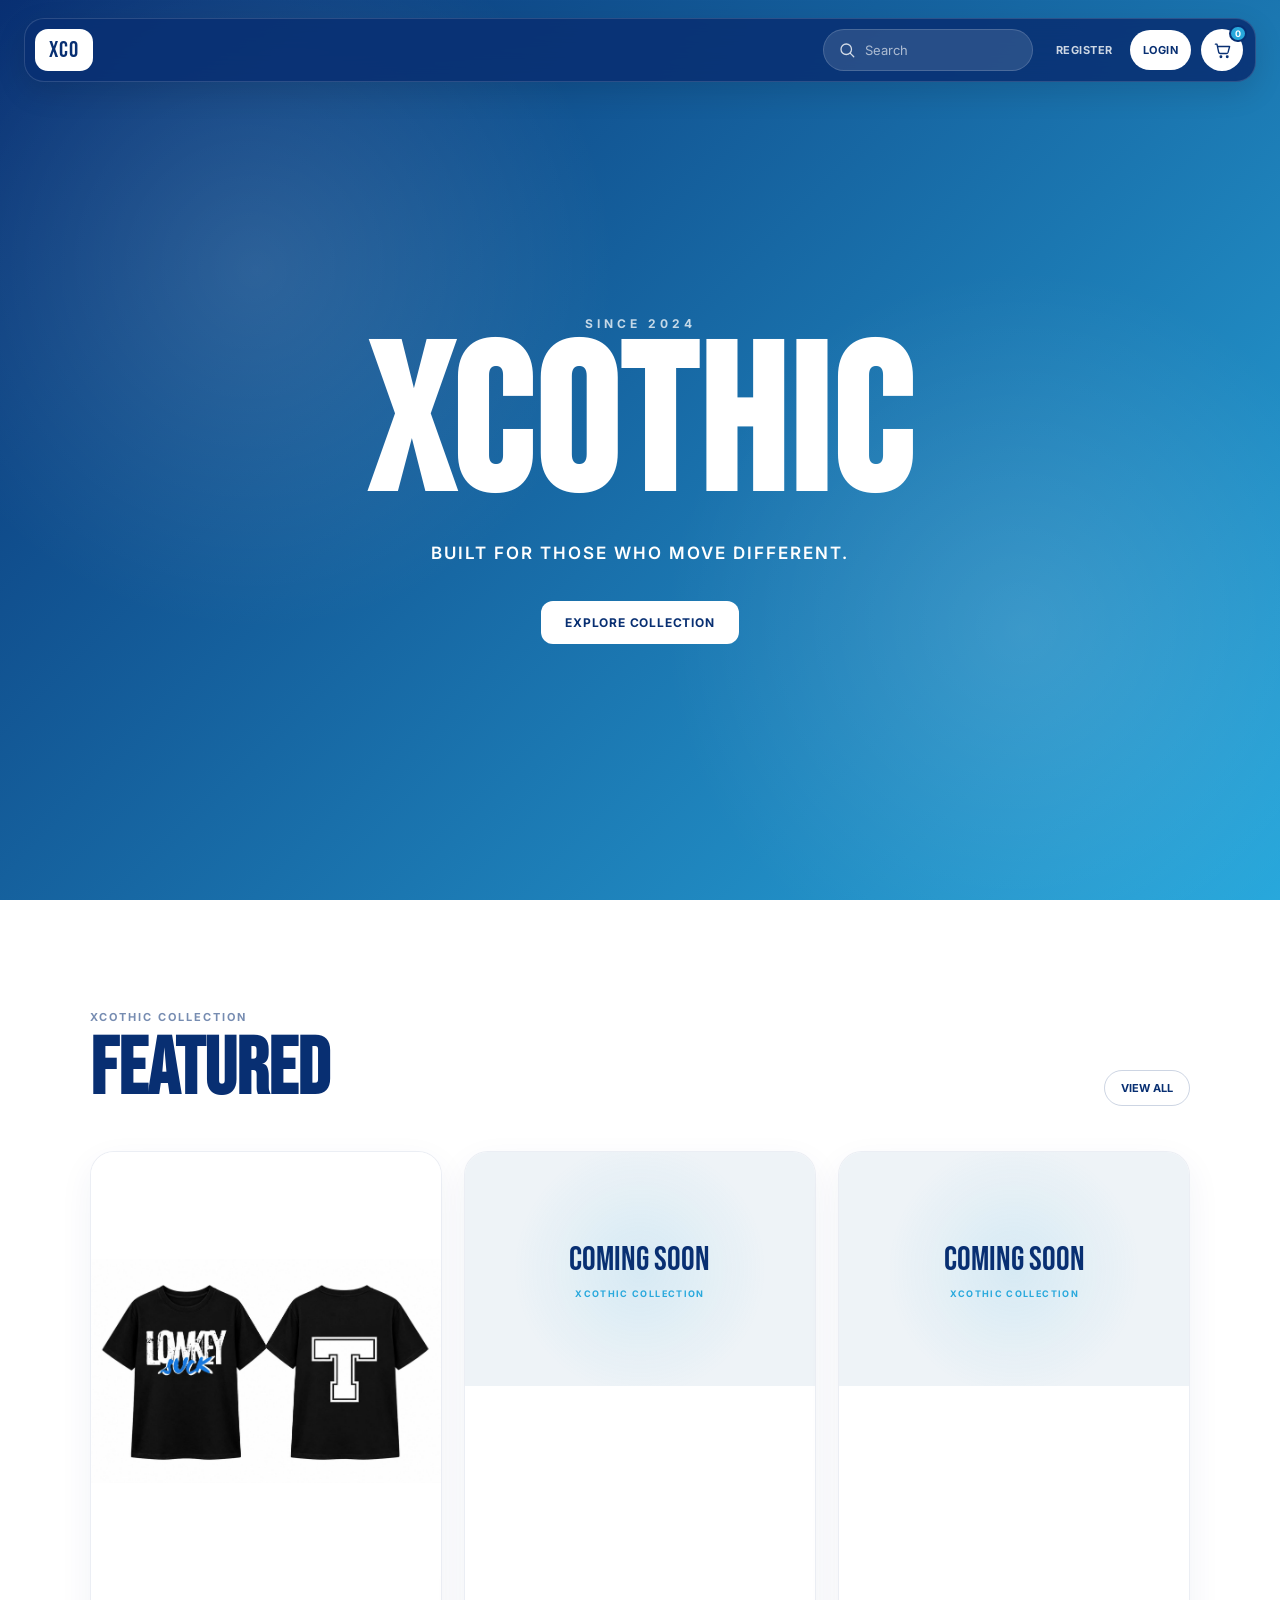
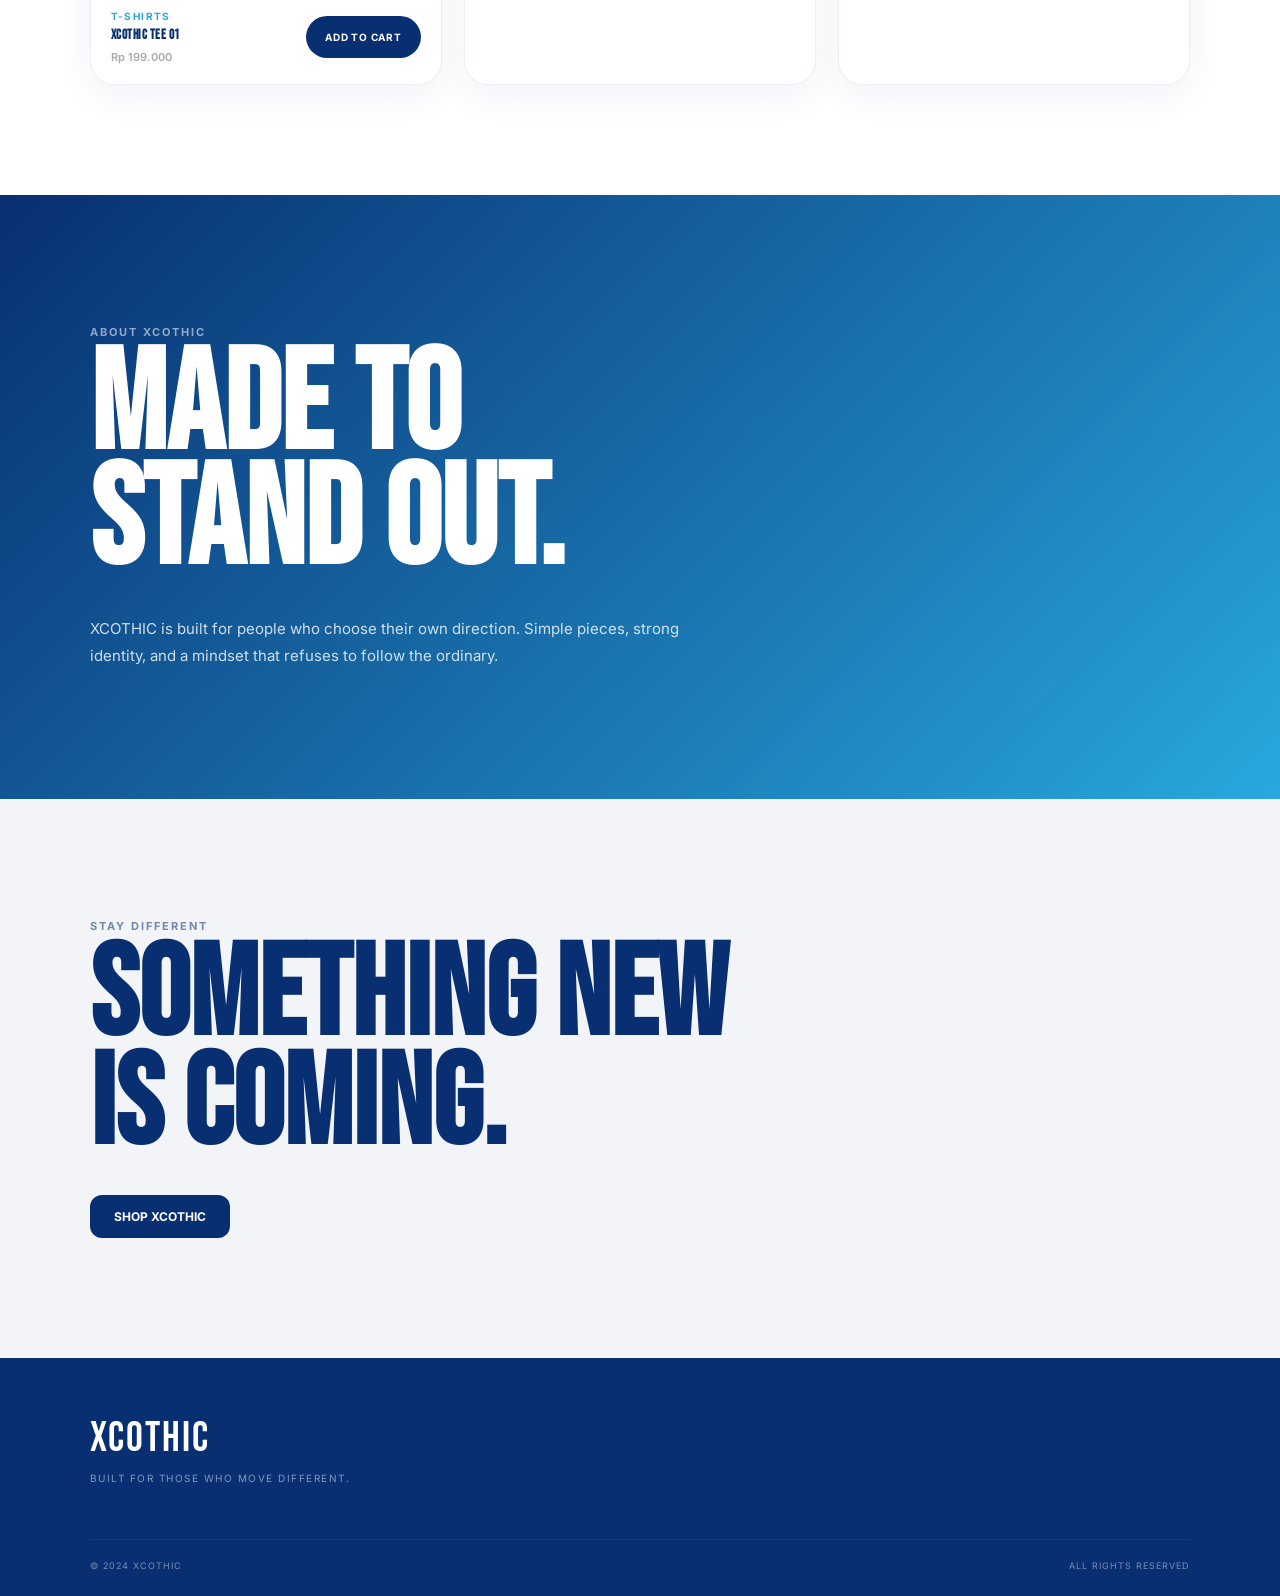
==== commit f0104047: "[EDIT} menambhakan fitur di add cart dan popup registser" ====
--- a/index.html
+++ b/index.html
@@ -1,23 +1,334 @@
 <!DOCTYPE html>
 <html lang="en">
+
 <head>
+
     <meta charset="UTF-8">
-    <meta name="viewport" content="width=device-width, initial-scale=1.0">
+
+    <meta
+        name="viewport"
+        content="width=device-width, initial-scale=1.0"
+    >
 
     <title>XCOTHIC — Official Store</title>
 
-    <link rel="preconnect" href="https://fonts.googleapis.com">
-    <link rel="preconnect" href="https://fonts.gstatic.com" crossorigin>
+
+    <!-- FONT -->
+
+    <link
+        rel="preconnect"
+        href="https://fonts.googleapis.com"
+    >
+
+    <link
+        rel="preconnect"
+        href="https://fonts.gstatic.com"
+        crossorigin
+    >
 
     <link
         href="https://fonts.googleapis.com/css2?family=Bebas+Neue&family=Inter:wght@400;500;600;700&display=swap"
         rel="stylesheet"
     >
 
-    <link rel="stylesheet" href="css/style.css">
+
+    <!-- MAIN CSS -->
+
+    <link
+        rel="stylesheet"
+        href="css/style.css"
+    >
+
+
+    <style>
+
+        /* ==================================================
+           PRODUCT
+        ================================================== */
+
+        .product-card {
+            overflow: hidden;
+
+            background: #ffffff;
+
+            border-radius: 24px;
+
+            border: 1px solid
+                rgba(8, 47, 114, 0.08);
+
+            box-shadow:
+                0 12px 35px
+                rgba(8, 47, 114, 0.06);
+
+            transition:
+                transform 0.3s ease,
+                box-shadow 0.3s ease;
+        }
+
+
+        .product-card:hover {
+
+            transform:
+                translateY(-5px);
+
+            box-shadow:
+                0 20px 45px
+                rgba(8, 47, 114, 0.1);
+
+        }
+
+
+        /* ==================================================
+           PRODUCT IMAGE
+        ================================================== */
+
+        .product-image {
+
+            width: 100%;
+
+            background: #ffffff;
+
+            overflow: hidden;
+
+            line-height: 0;
+        }
+
+
+        .product-image img {
+
+            width: 100%;
+
+            height: auto;
+
+            display: block;
+
+            object-fit: contain;
+
+        }
+
+
+        /* ==================================================
+           PRODUCT INFO
+        ================================================== */
+
+        .product-info {
+
+            display: flex;
+
+            align-items: center;
+
+            justify-content: space-between;
+
+            gap: 20px;
+
+            padding: 20px;
+
+        }
+
+
+        .product-info-content {
+
+            min-width: 0;
+
+        }
+
+
+        .product-category {
+
+            display: block;
+
+            margin-bottom: 7px;
+
+            color: #28a8dc;
+
+            font-size: 10px;
+
+            font-weight: 700;
+
+            letter-spacing: 0.14em;
+
+        }
+
+
+        .product-name {
+
+            margin: 0 0 8px;
+
+            color: #082f72;
+
+            font-family:
+                "Bebas Neue",
+                sans-serif;
+
+            font-size: 28px;
+
+            line-height: 1;
+
+        }
+
+
+        .product-price {
+
+            margin: 0;
+
+            color: #555;
+
+            font-size: 13px;
+
+            font-weight: 600;
+
+        }
+
+
+        /* ==================================================
+           ADD TO CART
+        ================================================== */
+
+        .add-cart-btn {
+
+            flex-shrink: 0;
+
+            min-height: 42px;
+
+            padding: 0 19px;
+
+            border: 0;
+
+            border-radius: 999px;
+
+            background: #082f72;
+
+            color: #ffffff;
+
+            font-family:
+                "Inter",
+                sans-serif;
+
+            font-size: 10px;
+
+            font-weight: 700;
+
+            letter-spacing: 0.08em;
+
+            cursor: pointer;
+
+            transition:
+                background 0.2s ease,
+                transform 0.2s ease;
+
+        }
+
+
+        .add-cart-btn:hover {
+
+            background: #28a8dc;
+
+            transform:
+                translateY(-2px);
+
+        }
+
+
+        .add-cart-btn.added {
+
+            background: #28a8dc;
+
+        }
+
+
+        /* ==================================================
+           COMING SOON
+        ================================================== */
+
+        .coming-soon {
+
+            width: 100%;
+
+            aspect-ratio: 3 / 2;
+
+            display: flex;
+
+            flex-direction: column;
+
+            align-items: center;
+
+            justify-content: center;
+
+            background:
+
+                radial-gradient(
+                    circle at center,
+                    rgba(40, 168, 220, 0.12),
+                    transparent 60%
+                ),
+
+                #eef3f7;
+
+            text-align: center;
+
+        }
+
+
+        .coming-soon span {
+
+            color: #082f72;
+
+            font-family:
+                "Bebas Neue",
+                sans-serif;
+
+            font-size: 34px;
+
+        }
+
+
+        .coming-soon small {
+
+            margin-top: 8px;
+
+            color: #28a8dc;
+
+            font-size: 9px;
+
+            font-weight: 700;
+
+            letter-spacing: 0.15em;
+
+        }
+
+
+        /* ==================================================
+           MOBILE
+        ================================================== */
+
+        @media (max-width: 600px) {
+
+            .product-info {
+
+                flex-direction: column;
+
+                align-items: stretch;
+
+                gap: 15px;
+
+            }
+
+
+            .add-cart-btn {
+
+                width: 100%;
+
+            }
+
+        }
+
+    </style>
+
 </head>
 
+
 <body>
+
 
     <!-- ==================================================
          NAVBAR
@@ -27,25 +338,46 @@
 
         <div class="nav-container">
 
+
             <!-- LOGO -->
-            <a href="index.html" class="logo" aria-label="XCOTHIC">
+
+            <a
+                href="index.html"
+                class="logo"
+                aria-label="XCOTHIC"
+            >
+
                 <span>XCO</span>
+
             </a>
 
 
-            <!-- NAV RIGHT -->
+            <!-- NAV ACTIONS -->
+
             <div class="nav-actions">
 
+
                 <!-- SEARCH -->
+
                 <div class="nav-search">
 
                     <svg
                         viewBox="0 0 24 24"
                         aria-hidden="true"
                     >
-                        <circle cx="11" cy="11" r="7"></circle>
-                        <path d="M16.5 16.5L21 21"></path>
+
+                        <circle
+                            cx="11"
+                            cy="11"
+                            r="7"
+                        ></circle>
+
+                        <path
+                            d="M16.5 16.5L21 21"
+                        ></path>
+
                     </svg>
+
 
                     <input
                         type="text"
@@ -58,10 +390,16 @@
 
 
                 <!-- ACCOUNT -->
+
                 <div class="nav-auth">
 
-                    <!-- BELUM LOGIN -->
-                    <div class="auth-guest" id="authGuest">
+
+                    <!-- GUEST -->
+
+                    <div
+                        class="auth-guest"
+                        id="authGuest"
+                    >
 
                         <button
                             type="button"
@@ -71,6 +409,7 @@
                             REGISTER
                         </button>
 
+
                         <button
                             type="button"
                             class="auth-login"
@@ -82,7 +421,8 @@
                     </div>
 
 
-                    <!-- SUDAH LOGIN -->
+                    <!-- USER -->
+
                     <div
                         class="auth-user"
                         id="authUser"
@@ -100,6 +440,7 @@
                                 viewBox="0 0 24 24"
                                 aria-hidden="true"
                             >
+
                                 <circle
                                     cx="12"
                                     cy="8"
@@ -120,6 +461,7 @@
 
 
                 <!-- CART -->
+
                 <a
                     href="cart.html"
                     class="cart-button"
@@ -150,6 +492,7 @@
 
                     </svg>
 
+
                     <span
                         class="cart-count"
                         id="cartCount"
@@ -159,11 +502,13 @@
 
                 </a>
 
+
             </div>
 
         </div>
 
     </header>
+
 
 
     <!-- ==================================================
@@ -172,21 +517,26 @@
 
     <main>
 
+
         <section class="hero">
 
             <div class="hero-content">
+
 
                 <span class="hero-small">
                     SINCE 2024
                 </span>
 
+
                 <h1>
                     XCOTHIC
                 </h1>
 
+
                 <p>
                     BUILT FOR THOSE WHO MOVE DIFFERENT.
                 </p>
+
 
                 <a
                     href="#collection"
@@ -195,9 +545,11 @@
                     EXPLORE COLLECTION
                 </a>
 
+
             </div>
 
         </section>
+
 
 
         <!-- ==================================================
@@ -209,17 +561,22 @@
             id="collection"
         >
 
+
             <div class="section-header">
 
                 <div>
+
                     <span class="section-label">
                         XCOTHIC COLLECTION
                     </span>
 
+
                     <h2>
                         FEATURED
                     </h2>
+
                 </div>
+
 
                 <a
                     href="#"
@@ -231,85 +588,126 @@
             </div>
 
 
+
             <div class="product-grid">
 
+
+                <!-- ==================================================
+                     PRODUCT 01
+                ================================================== -->
+
+                <article
+                    class="product-card"
+                    id="product-xct-tee-01"
+                >
+
+
+                    <!-- FOTO PRODUK -->
+
+                    <div class="product-image">
+
+                        <img
+                            src="images/LoWKeY.jpeg"
+                            alt="XCOTHIC TEE 01"
+                        >
+
+                    </div>
+
+
+                    <!-- PRODUCT INFO -->
+
+                    <div class="product-info">
+
+
+                        <div class="product-info-content">
+
+                            <span class="product-category">
+                                T-SHIRTS
+                            </span>
+
+
+                            <h3 class="product-name">
+                                XCOTHIC TEE 01
+                            </h3>
+
+
+                            <p class="product-price">
+                                Rp 199.000
+                            </p>
+
+                        </div>
+
+
+                        <button
+                            type="button"
+                            class="add-cart-btn"
+                            id="addProduct01"
+                        >
+                            ADD TO CART
+                        </button>
+
+
+                    </div>
+
+
+                </article>
+
+
+
+                <!-- ==================================================
+                     COMING SOON 02
+                ================================================== -->
+
                 <article class="product-card">
 
-                    <div class="product-image">
+
+                    <div class="coming-soon">
+
                         <span>
                             COMING SOON
                         </span>
 
+
                         <small>
-                            01
+                            XCOTHIC COLLECTION
                         </small>
+
                     </div>
 
-                    <div class="product-info">
-                        <h3>
-                            XCOTHIC COLLECTION
-                        </h3>
-
-                        <p>
-                            COMING SOON
-                        </p>
-                    </div>
 
                 </article>
 
 
+
+                <!-- ==================================================
+                     COMING SOON 03
+                ================================================== -->
+
                 <article class="product-card">
 
-                    <div class="product-image">
+
+                    <div class="coming-soon">
+
                         <span>
                             COMING SOON
                         </span>
 
+
                         <small>
-                            02
+                            XCOTHIC COLLECTION
                         </small>
+
                     </div>
 
-                    <div class="product-info">
-                        <h3>
-                            XCOTHIC COLLECTION
-                        </h3>
-
-                        <p>
-                            COMING SOON
-                        </p>
-                    </div>
 
                 </article>
 
 
-                <article class="product-card">
-
-                    <div class="product-image">
-                        <span>
-                            COMING SOON
-                        </span>
-
-                        <small>
-                            03
-                        </small>
-                    </div>
-
-                    <div class="product-info">
-                        <h3>
-                            XCOTHIC COLLECTION
-                        </h3>
-
-                        <p>
-                            COMING SOON
-                        </p>
-                    </div>
-
-                </article>
-
             </div>
 
+
         </section>
+
 
 
         <!-- ==================================================
@@ -320,14 +718,17 @@
 
             <div class="about-content">
 
+
                 <span class="section-label">
                     ABOUT XCOTHIC
                 </span>
+
 
                 <h2>
                     MADE TO<br>
                     STAND OUT.
                 </h2>
+
 
                 <p>
                     XCOTHIC is built for people who choose
@@ -336,9 +737,11 @@
                     refuses to follow the ordinary.
                 </p>
 
+
             </div>
 
         </section>
+
 
 
         <!-- ==================================================
@@ -349,14 +752,17 @@
 
             <div class="cta-content">
 
+
                 <span class="section-label">
                     STAY DIFFERENT
                 </span>
+
 
                 <h2>
                     SOMETHING NEW<br>
                     IS COMING.
                 </h2>
+
 
                 <a
                     href="#collection"
@@ -365,11 +771,14 @@
                     SHOP XCOTHIC
                 </a>
 
+
             </div>
 
         </section>
 
+
     </main>
+
 
 
     <!-- ==================================================
@@ -378,7 +787,9 @@
 
     <footer class="footer">
 
+
         <div class="footer-inner">
+
 
             <div class="footer-brand">
 
@@ -386,27 +797,32 @@
                     XCOTHIC
                 </span>
 
+
                 <p>
                     BUILT FOR THOSE WHO MOVE DIFFERENT.
                 </p>
 
             </div>
 
+
             <div class="footer-bottom">
 
                 <span>
                     © 2024 XCOTHIC
                 </span>
 
+
                 <span>
                     ALL RIGHTS RESERVED
                 </span>
 
             </div>
 
+
         </div>
 
     </footer>
+
 
 
     <!-- ==================================================
@@ -418,7 +834,9 @@
         id="accountModal"
     >
 
+
         <div class="account-modal-box">
+
 
             <button
                 type="button"
@@ -437,25 +855,31 @@
                 id="loginForm"
             >
 
+
                 <span class="auth-label">
                     XCOTHIC ACCOUNT
                 </span>
 
+
                 <h2>
                     LOGIN
                 </h2>
 
+
                 <p>
                     Sign in to your XCOTHIC account.
                 </p>
 
+
                 <form id="loginFormElement">
+
 
                     <div class="input-group">
 
                         <label for="loginEmail">
                             EMAIL
                         </label>
+
 
                         <input
                             type="email"
@@ -473,6 +897,7 @@
                             PASSWORD
                         </label>
 
+
                         <input
                             type="password"
                             id="loginPassword"
@@ -490,6 +915,7 @@
                         LOGIN
                     </button>
 
+
                 </form>
 
 
@@ -498,6 +924,7 @@
                     <span>
                         Don't have an account?
                     </span>
+
 
                     <button
                         type="button"
@@ -508,7 +935,9 @@
 
                 </div>
 
+
             </div>
+
 
 
             <!-- REGISTER -->
@@ -518,25 +947,31 @@
                 id="registerForm"
             >
 
+
                 <span class="auth-label">
                     XCOTHIC ACCOUNT
                 </span>
 
+
                 <h2>
                     REGISTER
                 </h2>
 
+
                 <p>
                     Create your XCOTHIC account.
                 </p>
 
+
                 <form id="registerFormElement">
+
 
                     <div class="input-group">
 
                         <label for="registerName">
                             NAME
                         </label>
+
 
                         <input
                             type="text"
@@ -554,6 +989,7 @@
                             EMAIL
                         </label>
 
+
                         <input
                             type="email"
                             id="registerEmail"
@@ -570,6 +1006,7 @@
                             PASSWORD
                         </label>
 
+
                         <input
                             type="password"
                             id="registerPassword"
@@ -586,6 +1023,7 @@
                             CONFIRM PASSWORD
                         </label>
 
+
                         <input
                             type="password"
                             id="registerConfirmPassword"
@@ -603,6 +1041,7 @@
                         CREATE ACCOUNT
                     </button>
 
+
                 </form>
 
 
@@ -611,6 +1050,7 @@
                     <span>
                         Already have an account?
                     </span>
+
 
                     <button
                         type="button"
@@ -621,14 +1061,252 @@
 
                 </div>
 
+
             </div>
 
+
         </div>
 
     </div>
 
 
-    <script src="js/script.js"></script>
+
+    <!-- ==================================================
+         PRODUCT CART SCRIPT
+    ================================================== -->
+
+    <script>
+
+        document.addEventListener(
+            "DOMContentLoaded",
+            function () {
+
+
+                const addButton =
+                    document.getElementById(
+                        "addProduct01"
+                    );
+
+
+                const cartCount =
+                    document.getElementById(
+                        "cartCount"
+                    );
+
+
+
+                /* =========================================
+                   GET CART
+                ========================================= */
+
+                function getCart() {
+
+                    try {
+
+                        const saved =
+                            localStorage.getItem(
+                                "xcothic_cart"
+                            );
+
+
+                        if (!saved) {
+
+                            return [];
+
+                        }
+
+
+                        const parsed =
+                            JSON.parse(saved);
+
+
+                        return Array.isArray(parsed)
+                            ? parsed
+                            : [];
+
+
+                    } catch (error) {
+
+                        return [];
+
+                    }
+
+                }
+
+
+
+                /* =========================================
+                   SAVE CART
+                ========================================= */
+
+                function saveCart(cart) {
+
+                    localStorage.setItem(
+                        "xcothic_cart",
+                        JSON.stringify(cart)
+                    );
+
+                }
+
+
+
+                /* =========================================
+                   UPDATE CART COUNT
+                ========================================= */
+
+                function updateCartCount() {
+
+                    const cart =
+                        getCart();
+
+
+                    let total = 0;
+
+
+                    cart.forEach(
+                        function (item) {
+
+                            total += Number(
+                                item.quantity || 1
+                            );
+
+                        }
+                    );
+
+
+                    if (cartCount) {
+
+                        cartCount.textContent =
+                            total;
+
+                    }
+
+                }
+
+
+
+                /* =========================================
+                   ADD PRODUCT
+                ========================================= */
+
+                if (addButton) {
+
+                    addButton.addEventListener(
+                        "click",
+                        function () {
+
+
+                            const cart =
+                                getCart();
+
+
+                            const existing =
+                                cart.find(
+                                    function (item) {
+
+                                        return item.id ===
+                                            "xct-tee-01";
+
+                                    }
+                                );
+
+
+
+                            if (existing) {
+
+                                existing.quantity =
+                                    Number(
+                                        existing.quantity || 1
+                                    ) + 1;
+
+                            } else {
+
+                                cart.push({
+
+                                    id:
+                                        "xct-tee-01",
+
+                                    name:
+                                        "XCOTHIC TEE 01",
+
+                                    category:
+                                        "T-SHIRTS",
+
+                                    price:
+                                        199000,
+
+                                    image:
+                                        "images/LoWKeY.jpeg",
+
+                                    quantity:
+                                        1
+
+                                });
+
+                            }
+
+
+
+                            saveCart(cart);
+
+                            updateCartCount();
+
+
+
+                            /* BUTTON FEEDBACK */
+
+                            addButton.textContent =
+                                "ADDED ✓";
+
+
+                            addButton.classList.add(
+                                "added"
+                            );
+
+
+                            setTimeout(
+                                function () {
+
+                                    addButton.textContent =
+                                        "ADD TO CART";
+
+                                    addButton.classList.remove(
+                                        "added"
+                                    );
+
+                                },
+                                1200
+                            );
+
+
+                        }
+                    );
+
+                }
+
+
+
+                /* =========================================
+                   INITIAL COUNT
+                ========================================= */
+
+                updateCartCount();
+
+
+            }
+        );
+
+    </script>
+
+
+
+    <!-- MAIN SCRIPT -->
+
+    <script
+        src="js/script.js"
+    ></script>
+
 
 </body>
+
 </html>
--- a/css/style.css
+++ b/css/style.css
@@ -34,7 +34,7 @@
 ================================================== */
 
 .navbar {
-    position: fixed;
+    position: absolute;
     top: 0;
     left: 0;
 
@@ -1117,7 +1117,9 @@
     *::before,
     *::after {
         scroll-behavior: auto !important;
+
         transition: none !important;
+
         animation: none !important;
     }
 }
